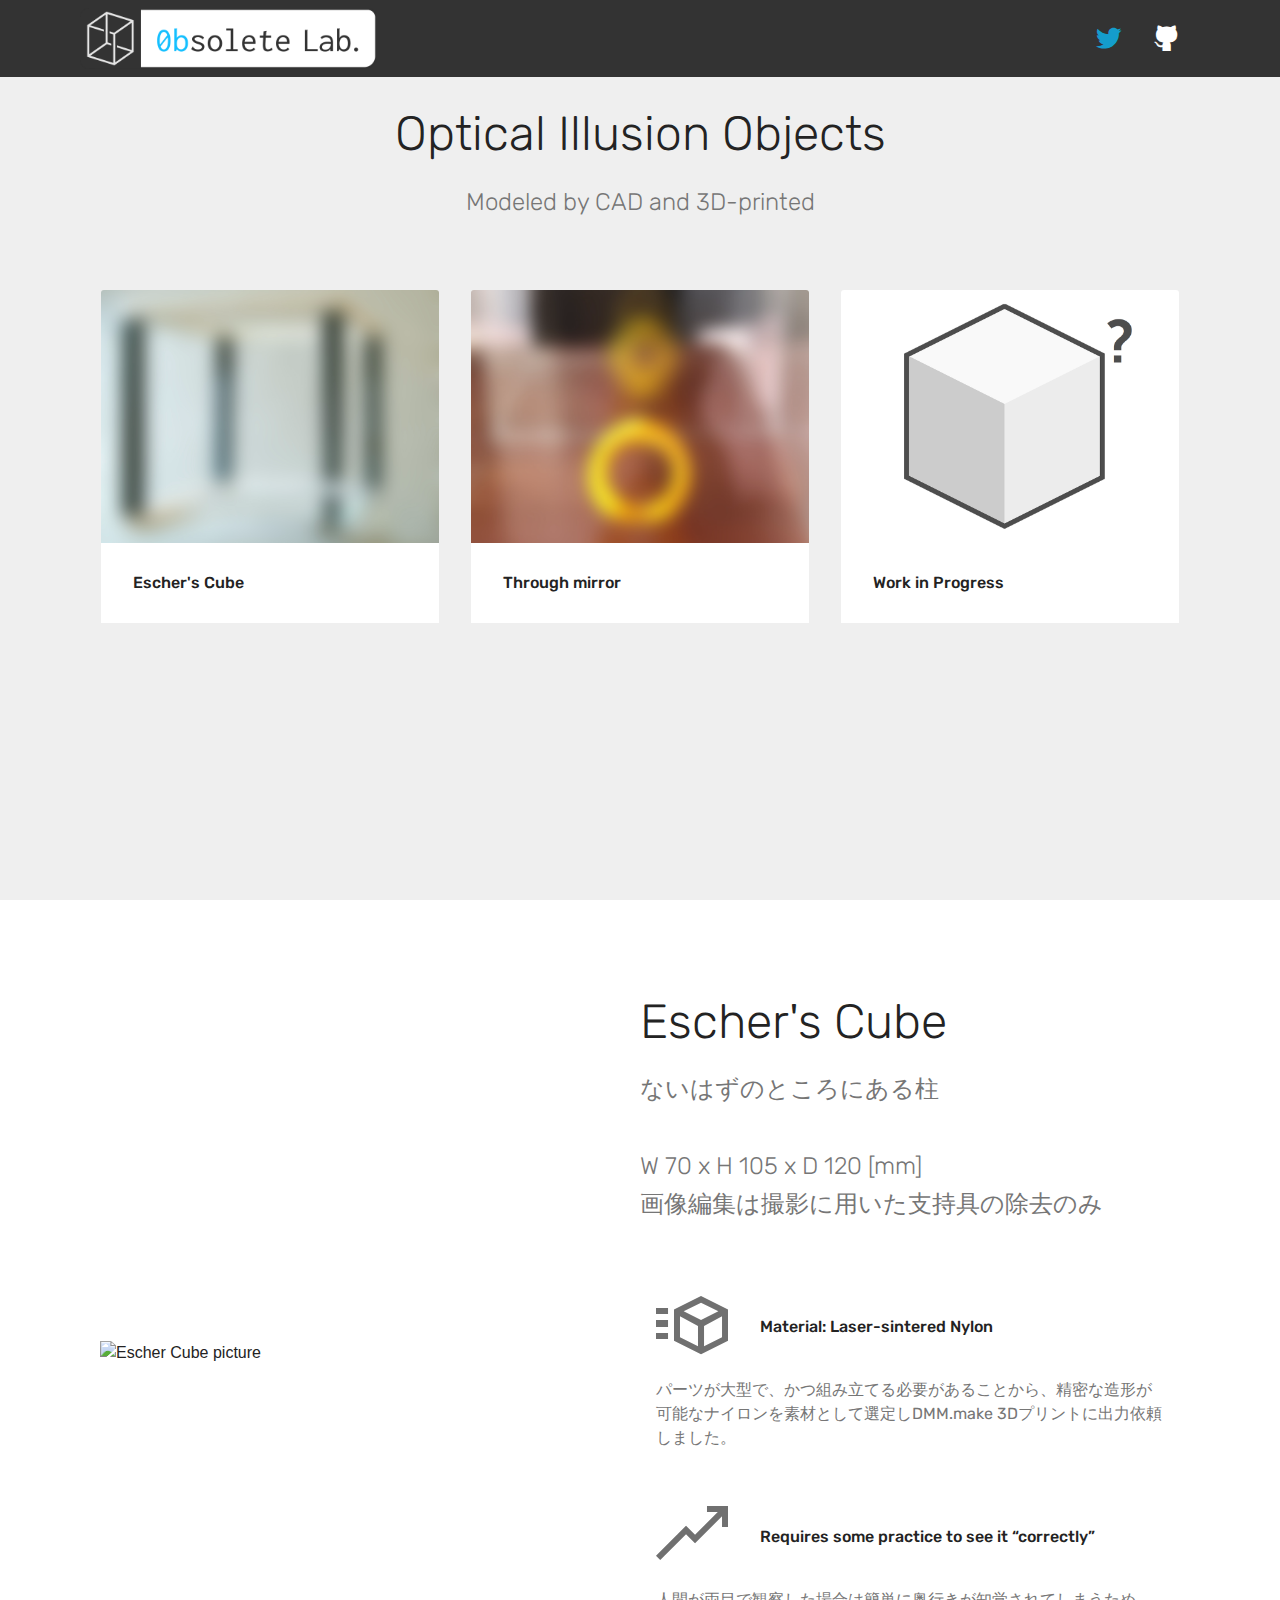
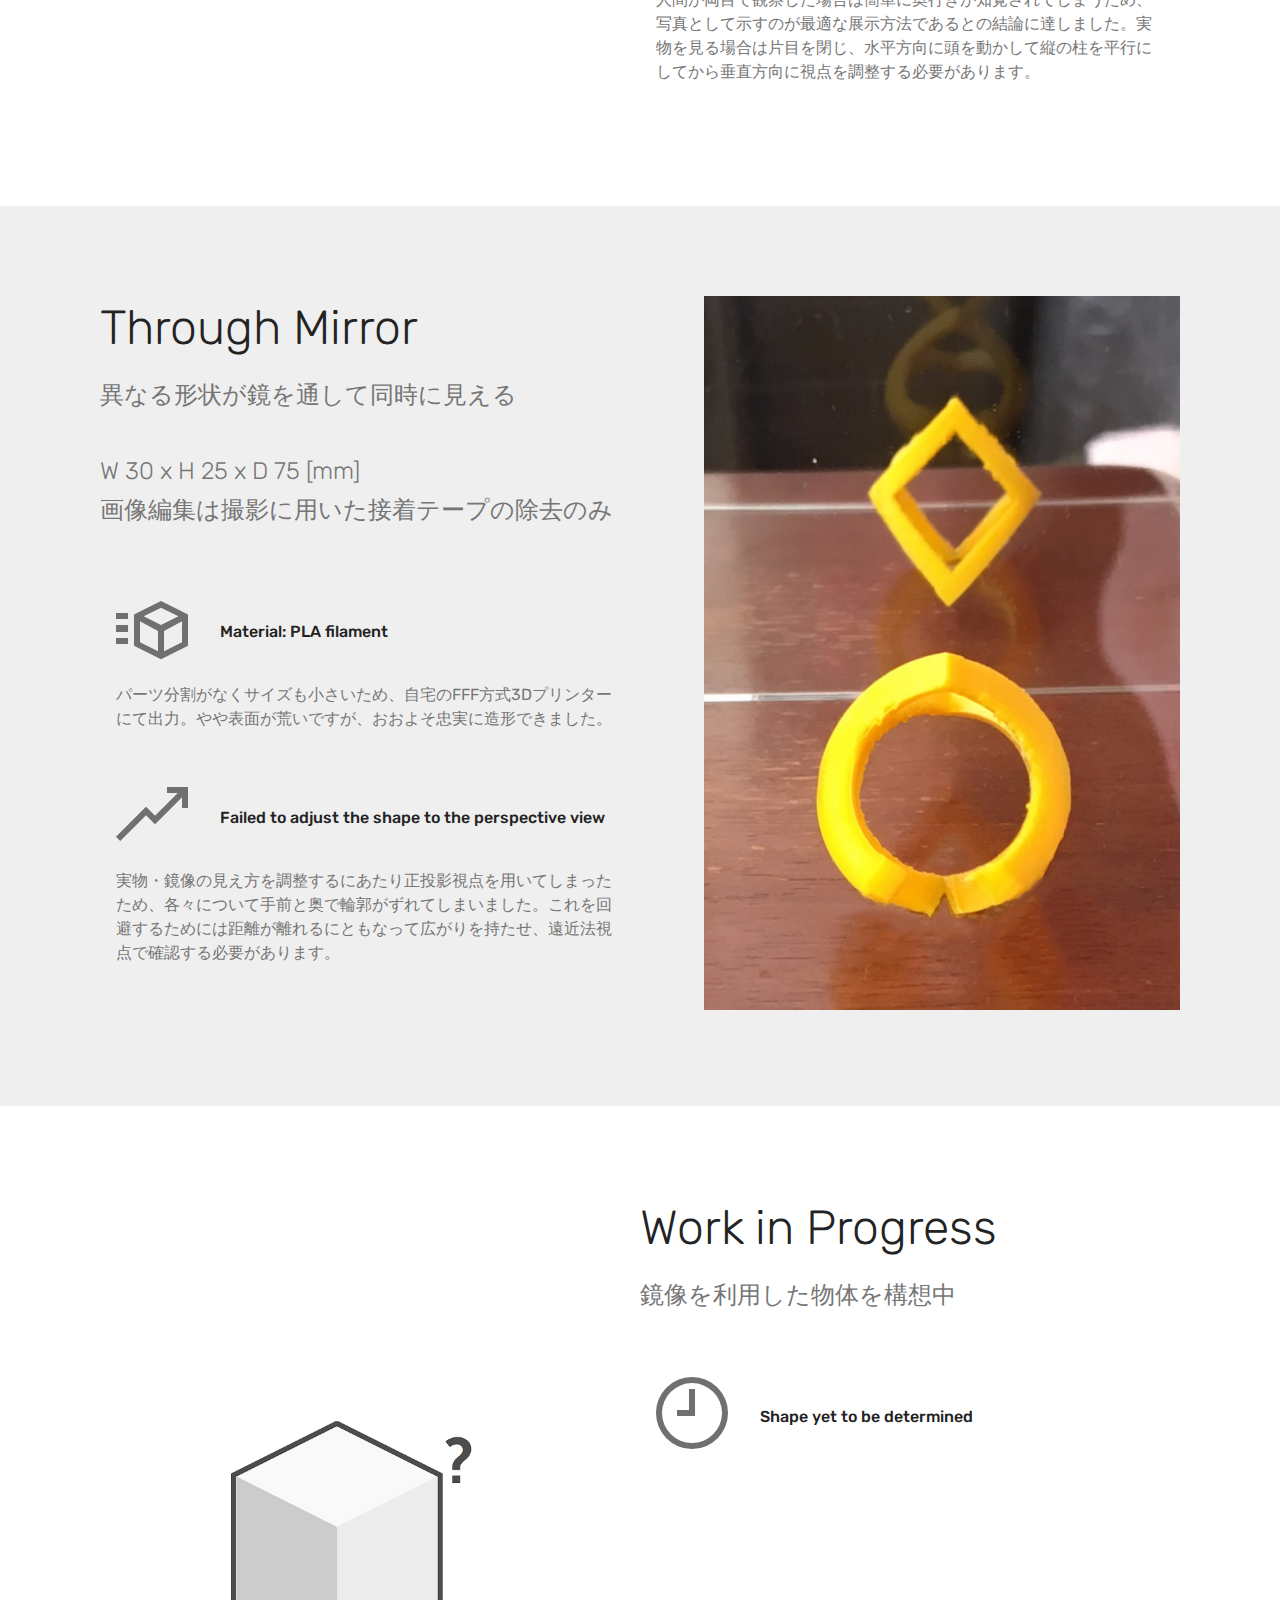
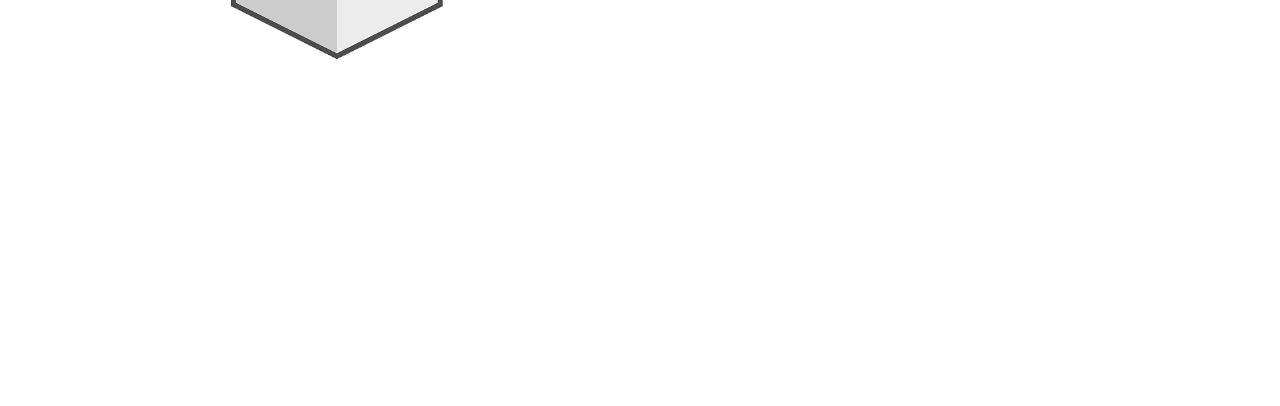
==== 3dprint.html @ 594e40de "Initial commit" ====
<!DOCTYPE html>
<html style="height: 100%;">

<head>
    <meta charset="UTF-8">
    <meta http-equiv="X-UA-Compatible" content="IE=edge">
    <meta name="viewport" content="width=device-width, initial-scale=1, minimum-scale=1">
    <link rel="shortcut icon" href="assets/images/0bsolete-logo-round-128x128.png" type="image/x-icon">
    <meta name="description" content="">
    <title>Optical Illuson Objects - 0bsolete Lab.</title>
    <link rel="stylesheet" href="assets/web/assets/mobirise-icons2/mobirise2.css">
    <link rel="stylesheet" href="assets/web/assets/mobirise-icons/mobirise-icons.css">
    <link rel="stylesheet" href="assets/tether/tether.min.css">
    <link rel="stylesheet" href="assets/bootstrap/css/bootstrap.min.css">
    <link rel="stylesheet" href="assets/bootstrap/css/bootstrap-grid.min.css">
    <link rel="stylesheet" href="assets/bootstrap/css/bootstrap-reboot.min.css">
    <link rel="stylesheet" href="assets/socicon/css/styles.css">
    <link rel="stylesheet" href="assets/dropdown/css/style.css">
    <link rel="stylesheet" href="assets/theme/css/style.css">
    <link rel="stylesheet" href="assets/mobirise/css/mbr-additional.css" type="text/css">



</head>

<body style="height: 100%;">
    <section class="menu cid-rgV5BhVCHq" once="menu" id="menu1-c">



        <nav class="navbar navbar-expand beta-menu navbar-dropdown align-items-center navbar-toggleable-sm">
            <button class="navbar-toggler navbar-toggler-right" type="button" data-toggle="collapse" data-target="#navbarSupportedContent" aria-controls="navbarSupportedContent" aria-expanded="false" aria-label="Toggle navigation">
                <div class="hamburger">
                    <span></span>
                    <span></span>
                    <span></span>
                    <span></span>
                </div>
            </button>
            <div class="menu-logo">
                <div class="navbar-brand">
                    <span class="navbar-logo">

                        <a href="index.html"><img src="assets/images/bg-nw-logo-round.png" alt="0bsolete lab. logo" title="" style="height: 3.8rem;"></a>

                    </span>
                </div>
            </div>
            <div class="collapse navbar-collapse" id="navbarSupportedContent">
                <ul class="navbar-nav nav-dropdown nav-right" data-app-modern-menu="true">
                    <li class="nav-item">
                        <a class="nav-link link text-white display-4" href="https://twitter.com/Napier_SunPro"><span class="socicon socicon-twitter mbr-iconfont mbr-iconfont-btn" style="color: rgb(20, 157, 204);"></span></a>
                    </li>
                    <li class="nav-item">
                        <a class="nav-link link text-white display-4" href="https://github.com/Napier-JP"><span class="socicon socicon-github mbr-iconfont mbr-iconfont-btn"></span></a>
                    </li>
                </ul>

            </div>
        </nav>
    </section>

    <section class="features18 popup-btn-cards cid-rgDWoBkIry" id="features18-7" style="min-height: 100%;">




        <div class="container">
            <h2 class="mbr-section-title pb-3 align-center mbr-fonts-style display-2">
                Optical Illusion Objects</h2>
            <h3 class="mbr-section-subtitle display-5 align-center mbr-fonts-style mbr-light">Modeled by CAD and 3D-printed</h3>
            <div class="media-container-row pt-5 ">
                <div class="card p-3 col-12 col-md-6 col-lg-4">
                    <div class="card-wrapper ">
                        <div class="card-img">
                            <div class="mbr-overlay"></div>
                            <div class="mbr-section-btn text-center"><a href="3dprint.html#features11-8" class="btn btn-black-outline display-4">Jump to the section</a></div>
                            <img src="assets/images/bokeh1.jpg" alt="Escher Cube preview" title="">
                        </div>
                        <div class="card-box">
                            <h4 class="card-title mbr-fonts-style display-7">
                                Escher's Cube</h4>

                        </div>
                    </div>
                </div>
                <div class="card p-3 col-12 col-md-6 col-lg-4">
                    <div class="card-wrapper">
                        <div class="card-img">
                            <div class="mbr-overlay"></div>
                            <div class="mbr-section-btn text-center"><a href="3dprint.html#features11-9" class="btn btn-black-outline display-4">Jump to the section</a></div>
                            <img src="assets/images/bokeh2.jpg" alt="Through Mirror preview" title="">
                        </div>
                        <div class="card-box">
                            <h4 class="card-title mbr-fonts-style display-7">
                                Through mirror</h4>

                        </div>
                    </div>
                </div>

                <div class="card p-3 col-12 col-md-6 col-lg-4">
                    <div class="card-wrapper">
                        <div class="card-img">
                            <div class="mbr-overlay"></div>
                            <div class="mbr-section-btn text-center"><a href="3dprint.html#features11-d" class="btn btn-black-outline display-4">Jump to the section</a></div>
                            <img src="assets/images/block-4-3.png" alt="coming soon preview" title="">
                        </div>
                        <div class="card-box">
                            <h4 class="card-title mbr-fonts-style display-7">
                                Work in Progress</h4>

                        </div>
                    </div>
                </div>


            </div>
        </div>
    </section>

    <section class="cid-rgE2yDLyrH" id="features11-8" style="min-height: 100%;">





        <div class="container">
            <div class="col-md-12">
                <div class="media-container-row">
                    <div class="mbr-figure m-auto" style="width: 50%;">
                        <img src="assets/images/escher.jpg" alt="Escher Cube picture" title="">
                    </div>
                    <div class=" align-left aside-content">
                        <h2 class="mbr-title pt-2 mbr-fonts-style display-2">
                            Escher's Cube</h2>
                        <div class="mbr-section-text">
                            <p class="mbr-text mb-5 pt-3 mbr-light mbr-fonts-style display-5">ないはずのところにある柱<br><br>W 70 x H 105 x D 120 [mm]<br>画像編集は撮影に用いた支持具の除去のみ</p>
                        </div>

                        <div class="block-content">
                            <div class="card p-3 pr-3">
                                <div class="media">
                                    <div class=" align-self-center card-img pb-3">
                                        <span class="mbr-iconfont mobi-mbri-delivery mobi-mbri"></span>
                                    </div>
                                    <div class="media-body">
                                        <h4 class="card-title mbr-fonts-style display-7">Material: Laser-sintered Nylon</h4>
                                    </div>
                                </div>

                                <div class="card-box">
                                    <p class="block-text mbr-fonts-style display-7">パーツが大型で、かつ組み立てる必要があることから、精密な造形が可能なナイロンを素材として選定しDMM.make 3Dプリントに出力依頼しました。</p>
                                </div>
                            </div>

                            <div class="card p-3 pr-3">
                                <div class="media">
                                    <div class="align-self-center card-img pb-3">
                                        <span class="mbr-iconfont mobi-mbri-growing-chart mobi-mbri"></span>
                                    </div>
                                    <div class="media-body">
                                        <h4 class="card-title mbr-fonts-style display-7">Requires some practice to see it “correctly”</h4>
                                    </div>
                                </div>

                                <div class="card-box">
                                    <p class="block-text mbr-fonts-style display-7">人間が両目で観察した場合は簡単に奥行きが知覚されてしまうため、写真として示すのが最適な展示方法であるとの結論に達しました。実物を見る場合は片目を閉じ、水平方向に頭を動かして縦の柱を平行にしてから垂直方向に視点を調整する必要があります。<br></p>
                                </div>
                            </div>
                        </div>
                    </div>
                </div>
            </div>
        </div>
    </section>

    <section class="cid-rgE6zbFt3e" id="features11-9" style="min-height: 100%;">
        <div class="container">
            <div class="col-md-12">
                <div class="media-container-row">
                    <div class="mbr-figure m-auto" style="width: 50%;">
                        <img src="assets/images/mirror.jpg" alt="Through Mirror picture" title="">
                    </div>
                    <div class=" align-left aside-content">
                        <h2 class="mbr-title pt-2 mbr-fonts-style display-2">Through Mirror</h2>
                        <div class="mbr-section-text">
                            <p class="mbr-text mb-5 pt-3 mbr-light mbr-fonts-style display-5">異なる形状が鏡を通して同時に見える<br>
                                <br>W 30 x H 25 x D 75 [mm]
                                <br>画像編集は撮影に用いた接着テープの除去のみ</p>
                        </div>

                        <div class="block-content">
                            <div class="card p-3 pr-3">
                                <div class="media">
                                    <div class=" align-self-center card-img pb-3">
                                        <span class="mbr-iconfont mobi-mbri-delivery mobi-mbri"></span>
                                    </div>
                                    <div class="media-body">
                                        <h4 class="card-title mbr-fonts-style display-7">
                                            Material: PLA filament</h4>
                                    </div>
                                </div>

                                <div class="card-box">
                                    <p class="block-text mbr-fonts-style display-7">パーツ分割がなくサイズも小さいため、自宅のFFF方式3Dプリンターにて出力。やや表面が荒いですが、おおよそ忠実に造形できました。</p>
                                </div>
                            </div>

                            <div class="card p-3 pr-3">
                                <div class="media">
                                    <div class="align-self-center card-img pb-3">
                                        <span class="mbr-iconfont mobi-mbri-growing-chart mobi-mbri"></span>
                                    </div>
                                    <div class="media-body">
                                        <h4 class="card-title mbr-fonts-style display-7">Failed to adjust the shape to the perspective view</h4>
                                    </div>
                                </div>

                                <div class="card-box">
                                    <p class="block-text mbr-fonts-style display-7">実物・鏡像の見え方を調整するにあたり正投影視点を用いてしまったため、各々について手前と奥で輪郭がずれてしまいました。これを回避するためには距離が離れるにともなって広がりを持たせ、遠近法視点で確認する必要があります。</p>
                                </div>
                            </div>
                        </div>
                    </div>
                </div>
            </div>
        </div>
    </section>

    <section class="cid-rgV6j4IUsO" id="features11-d" style="min-height: 100%;">
        <div class="container">
            <div class="col-md-12">
                <div class="media-container-row">
                    <div class="mbr-figure m-auto" style="width: 50%;">
                        <img src="assets/images/block-2-3.png" alt="coming soon" title="">
                    </div>
                    <div class=" align-left aside-content">
                        <h2 class="mbr-title pt-2 mbr-fonts-style display-2">
                            Work in Progress</h2>
                        <div class="mbr-section-text">
                            <p class="mbr-text mb-5 pt-3 mbr-light mbr-fonts-style display-5">鏡像を利用した物体を構想中</p>
                        </div>

                        <div class="block-content">
                            <div class="card p-3 pr-3">
                                <div class="media">
                                    <div class=" align-self-center card-img pb-3">
                                        <span class="mbr-iconfont mobi-mbri-clock mobi-mbri"></span>
                                    </div>
                                    <div class="media-body">
                                        <h4 class="card-title mbr-fonts-style display-7">Shape yet to be determined</h4>
                                    </div>
                                </div>

                            </div>


                        </div>
                    </div>
                </div>
            </div>
        </div>
    </section>


    <script src="assets/web/assets/jquery/jquery.min.js"></script>
    <script src="assets/tether/tether.min.js"></script>
    <script src="assets/popper/popper.min.js"></script>
    <script src="assets/bootstrap/js/bootstrap.min.js"></script>
    <script src="assets/smoothscroll/smooth-scroll.js"></script>
    <script src="assets/touchswipe/jquery.touch-swipe.min.js"></script>
    <script src="assets/mbr-popup-btns/mbr-popup-btns.js"></script>
    <script src="assets/dropdown/js/script.min.js"></script>
    <script src="assets/theme/js/script.js"></script>


</body>

</html>
---- assets/web/assets/mobirise-icons2/mobirise2.css ----
@font-face {
  font-family: 'Moririse2';
  src:  url('mobirise2.eot?f2bix4');
  src:  url('mobirise2.eot?f2bix4#iefix') format('embedded-opentype'),
    url('mobirise2.ttf?f2bix4') format('truetype'),
    url('mobirise2.woff?f2bix4') format('woff'),
    url('mobirise2.svg?f2bix4#mobirise2') format('svg');
  font-weight: normal;
  font-style: normal;
}

[class^="mobi-"], [class*=" mobi-"] {
  /* use !important to prevent issues with browser extensions that change fonts */
  font-family: 'Moririse2' !important;
  speak: none;
  font-style: normal;
  font-weight: normal;
  font-variant: normal;
  text-transform: none;
  line-height: 1;

  /* Better Font Rendering =========== */
  -webkit-font-smoothing: antialiased;
  -moz-osx-font-smoothing: grayscale;
}

.mobi-mbri-add-submenu:before {
  content: "\e900";
}
.mobi-mbri-alert:before {
  content: "\e901";
}
.mobi-mbri-align-center:before {
  content: "\e902";
}
.mobi-mbri-align-justify:before {
  content: "\e903";
}
.mobi-mbri-align-left:before {
  content: "\e904";
}
.mobi-mbri-align-right:before {
  content: "\e905";
}
.mobi-mbri-android:before {
  content: "\e906";
}
.mobi-mbri-apple:before {
  content: "\e907";
}
.mobi-mbri-arrow-down:before {
  content: "\e908";
}
.mobi-mbri-arrow-next:before {
  content: "\e909";
}
.mobi-mbri-arrow-prev:before {
  content: "\e90a";
}
.mobi-mbri-arrow-up:before {
  content: "\e90b";
}
.mobi-mbri-bold:before {
  content: "\e90c";
}
.mobi-mbri-bookmark:before {
  content: "\e90d";
}
.mobi-mbri-bootstrap:before {
  content: "\e90e";
}
.mobi-mbri-briefcase:before {
  content: "\e90f";
}
.mobi-mbri-browse:before {
  content: "\e910";
}
.mobi-mbri-bulleted-list:before {
  content: "\e911";
}
.mobi-mbri-calendar:before {
  content: "\e912";
}
.mobi-mbri-camera:before {
  content: "\e913";
}
.mobi-mbri-cart-add:before {
  content: "\e914";
}
.mobi-mbri-cart-full:before {
  content: "\e915";
}
.mobi-mbri-cash:before {
  content: "\e916";
}
.mobi-mbri-change-style:before {
  content: "\e917";
}
.mobi-mbri-chat:before {
  content: "\e918";
}
.mobi-mbri-clock:before {
  content: "\e919";
}
.mobi-mbri-close:before {
  content: "\e91a";
}
.mobi-mbri-cloud:before {
  content: "\e91b";
}
.mobi-mbri-code:before {
  content: "\e91c";
}
.mobi-mbri-contact-form:before {
  content: "\e91d";
}
.mobi-mbri-credit-card:before {
  content: "\e91e";
}
.mobi-mbri-cursor-click:before {
  content: "\e91f";
}
.mobi-mbri-cust-feedback:before {
  content: "\e920";
}
.mobi-mbri-database:before {
  content: "\e921";
}
.mobi-mbri-delivery:before {
  content: "\e922";
}
.mobi-mbri-desktop:before {
  content: "\e923";
}
.mobi-mbri-devices:before {
  content: "\e924";
}
.mobi-mbri-down:before {
  content: "\e925";
}
.mobi-mbri-download-2:before {
  content: "\e926";
}
.mobi-mbri-download:before {
  content: "\e927";
}
.mobi-mbri-drag-n-drop-2:before {
  content: "\e928";
}
.mobi-mbri-drag-n-drop:before {
  content: "\e929";
}
.mobi-mbri-edit-2:before {
  content: "\e92a";
}
.mobi-mbri-edit:before {
  content: "\e92b";
}
.mobi-mbri-error:before {
  content: "\e92c";
}
.mobi-mbri-extension:before {
  content: "\e92d";
}
.mobi-mbri-features:before {
  content: "\e92e";
}
.mobi-mbri-file:before {
  content: "\e92f";
}
.mobi-mbri-flag:before {
  content: "\e930";
}
.mobi-mbri-folder:before {
  content: "\e931";
}
.mobi-mbri-gift:before {
  content: "\e932";
}
.mobi-mbri-github:before {
  content: "\e933";
}
.mobi-mbri-globe-2:before {
  content: "\e934";
}
.mobi-mbri-globe:before {
  content: "\e935";
}
.mobi-mbri-growing-chart:before {
  content: "\e936";
}
.mobi-mbri-hearth:before {
  content: "\e937";
}
.mobi-mbri-help:before {
  content: "\e938";
}
.mobi-mbri-home:before {
  content: "\e939";
}
.mobi-mbri-hot-cup:before {
  content: "\e93a";
}
.mobi-mbri-idea:before {
  content: "\e93b";
}
.mobi-mbri-image-gallery:before {
  content: "\e93c";
}
.mobi-mbri-image-slider:before {
  content: "\e93d";
}
.mobi-mbri-info:before {
  content: "\e93e";
}
.mobi-mbri-italic:before {
  content: "\e93f";
}
.mobi-mbri-key:before {
  content: "\e940";
}
.mobi-mbri-laptop:before {
  content: "\e941";
}
.mobi-mbri-layers:before {
  content: "\e942";
}
.mobi-mbri-left-right:before {
  content: "\e943";
}
.mobi-mbri-left:before {
  content: "\e944";
}
.mobi-mbri-letter:before {
  content: "\e945";
}
.mobi-mbri-like:before {
  content: "\e946";
}
.mobi-mbri-link:before {
  content: "\e947";
}
.mobi-mbri-lock:before {
  content: "\e948";
}
.mobi-mbri-login:before {
  content: "\e949";
}
.mobi-mbri-logout:before {
  content: "\e94a";
}
.mobi-mbri-magic-stick:before {
  content: "\e94b";
}
.mobi-mbri-map-pin:before {
  content: "\e94c";
}
.mobi-mbri-menu:before {
  content: "\e94d";
}
.mobi-mbri-mobile-2:before {
  content: "\e94e";
}
.mobi-mbri-mobile-horizontal:before {
  content: "\e94f";
}
.mobi-mbri-mobile:before {
  content: "\e950";
}
.mobi-mbri-mobirise:before {
  content: "\e951";
}
.mobi-mbri-more-horizontal:before {
  content: "\e952";
}
.mobi-mbri-more-vertical:before {
  content: "\e953";
}
.mobi-mbri-music:before {
  content: "\e954";
}
.mobi-mbri-new-file:before {
  content: "\e955";
}
.mobi-mbri-numbered-list:before {
  content: "\e956";
}
.mobi-mbri-opened-folder:before {
  content: "\e957";
}
.mobi-mbri-pages:before {
  content: "\e958";
}
.mobi-mbri-paper-plane:before {
  content: "\e959";
}
.mobi-mbri-paperclip:before {
  content: "\e95a";
}
.mobi-mbri-phone:before {
  content: "\e95b";
}
.mobi-mbri-photo:before {
  content: "\e95c";
}
.mobi-mbri-photos:before {
  content: "\e95d";
}
.mobi-mbri-pin:before {
  content: "\e95e";
}
.mobi-mbri-play:before {
  content: "\e95f";
}
.mobi-mbri-plus:before {
  content: "\e960";
}
.mobi-mbri-preview:before {
  content: "\e961";
}
.mobi-mbri-print:before {
  content: "\e962";
}
.mobi-mbri-protect:before {
  content: "\e963";
}
.mobi-mbri-question:before {
  content: "\e964";
}
.mobi-mbri-quote-left:before {
  content: "\e965";
}
.mobi-mbri-quote-right:before {
  content: "\e966";
}
.mobi-mbri-redo:before {
  content: "\e967";
}
.mobi-mbri-refresh:before {
  content: "\e968";
}
.mobi-mbri-responsive-2:before {
  content: "\e969";
}
.mobi-mbri-responsive:before {
  content: "\e96a";
}
.mobi-mbri-right:before {
  content: "\e96b";
}
.mobi-mbri-rocket:before {
  content: "\e96c";
}
.mobi-mbri-sad-face:before {
  content: "\e96d";
}
.mobi-mbri-sale:before {
  content: "\e96e";
}
.mobi-mbri-save:before {
  content: "\e96f";
}
.mobi-mbri-search:before {
  content: "\e970";
}
.mobi-mbri-setting-2:before {
  content: "\e971";
}
.mobi-mbri-setting-3:before {
  content: "\e972";
}
.mobi-mbri-setting:before {
  content: "\e973";
}
.mobi-mbri-share:before {
  content: "\e974";
}
.mobi-mbri-shopping-bag:before {
  content: "\e975";
}
.mobi-mbri-shopping-basket:before {
  content: "\e976";
}
.mobi-mbri-shopping-cart:before {
  content: "\e977";
}
.mobi-mbri-sites:before {
  content: "\e978";
}
.mobi-mbri-smile-face:before {
  content: "\e979";
}
.mobi-mbri-speed:before {
  content: "\e97a";
}
.mobi-mbri-star:before {
  content: "\e97b";
}
.mobi-mbri-success:before {
  content: "\e97c";
}
.mobi-mbri-sun:before {
  content: "\e97d";
}
.mobi-mbri-sun2:before {
  content: "\e97e";
}
.mobi-mbri-tablet-vertical:before {
  content: "\e97f";
}
.mobi-mbri-tablet:before {
  content: "\e980";
}
.mobi-mbri-target:before {
  content: "\e981";
}
.mobi-mbri-timer:before {
  content: "\e982";
}
.mobi-mbri-to-ftp:before {
  content: "\e983";
}
.mobi-mbri-to-local-drive:before {
  content: "\e984";
}
.mobi-mbri-touch-swipe:before {
  content: "\e985";
}
.mobi-mbri-touch:before {
  content: "\e986";
}
.mobi-mbri-trash:before {
  content: "\e987";
}
.mobi-mbri-underline:before {
  content: "\e988";
}
.mobi-mbri-undo:before {
  content: "\e989";
}
.mobi-mbri-unlink:before {
  content: "\e98a";
}
.mobi-mbri-unlock:before {
  content: "\e98b";
}
.mobi-mbri-up-down:before {
  content: "\e98c";
}
.mobi-mbri-up:before {
  content: "\e98d";
}
.mobi-mbri-update:before {
  content: "\e98e";
}
.mobi-mbri-upload-2:before {
  content: "\e98f";
}
.mobi-mbri-upload:before {
  content: "\e990";
}
.mobi-mbri-user-2:before {
  content: "\e991";
}
.mobi-mbri-user:before {
  content: "\e992";
}
.mobi-mbri-users:before {
  content: "\e993";
}
.mobi-mbri-video-play:before {
  content: "\e994";
}
.mobi-mbri-video:before {
  content: "\e995";
}
.mobi-mbri-watch:before {
  content: "\e996";
}
.mobi-mbri-website-theme-2:before {
  content: "\e997";
}
.mobi-mbri-website-theme:before {
  content: "\e998";
}
.mobi-mbri-wifi:before {
  content: "\e999";
}
.mobi-mbri-windows:before {
  content: "\e99a";
}
.mobi-mbri-zoom-in:before {
  content: "\e99b";
}
.mobi-mbri-zoom-out:before {
  content: "\e99c";
}
---- assets/web/assets/mobirise-icons/mobirise-icons.css ----
@font-face {
  font-family: 'MobiriseIcons';
  src:  url('mobirise-icons.eot?spat4u');
  src:  url('mobirise-icons.eot?spat4u#iefix') format('embedded-opentype'),
    url('mobirise-icons.ttf?spat4u') format('truetype'),
    url('mobirise-icons.woff?spat4u') format('woff'),
    url('mobirise-icons.svg?spat4u#MobiriseIcons') format('svg');
  font-weight: normal;
  font-style: normal;
}

[class^="mbri-"], [class*=" mbri-"] {
  /* use !important to prevent issues with browser extensions that change fonts */
  font-family: MobiriseIcons !important;
  speak: none;
  font-style: normal;
  font-weight: normal;
  font-variant: normal;
  text-transform: none;
  line-height: 1;

  /* Better Font Rendering =========== */
  -webkit-font-smoothing: antialiased;
  -moz-osx-font-smoothing: grayscale;
}

.mbri-add-submenu:before {
  content: "\e900";
}
.mbri-alert:before {
  content: "\e901";
}
.mbri-align-center:before {
  content: "\e902";
}
.mbri-align-justify:before {
  content: "\e903";
}
.mbri-align-left:before {
  content: "\e904";
}
.mbri-align-right:before {
  content: "\e905";
}
.mbri-android:before {
  content: "\e906";
}
.mbri-apple:before {
  content: "\e907";
}
.mbri-arrow-down:before {
  content: "\e908";
}
.mbri-arrow-next:before {
  content: "\e909";
}
.mbri-arrow-prev:before {
  content: "\e90a";
}
.mbri-arrow-up:before {
  content: "\e90b";
}
.mbri-bold:before {
  content: "\e90c";
}
.mbri-bookmark:before {
  content: "\e90d";
}
.mbri-bootstrap:before {
  content: "\e90e";
}
.mbri-briefcase:before {
  content: "\e90f";
}
.mbri-browse:before {
  content: "\e910";
}
.mbri-bulleted-list:before {
  content: "\e911";
}
.mbri-calendar:before {
  content: "\e912";
}
.mbri-camera:before {
  content: "\e913";
}
.mbri-cart-add:before {
  content: "\e914";
}
.mbri-cart-full:before {
  content: "\e915";
}
.mbri-cash:before {
  content: "\e916";
}
.mbri-change-style:before {
  content: "\e917";
}
.mbri-chat:before {
  content: "\e918";
}
.mbri-clock:before {
  content: "\e919";
}
.mbri-close:before {
  content: "\e91a";
}
.mbri-cloud:before {
  content: "\e91b";
}
.mbri-code:before {
  content: "\e91c";
}
.mbri-contact-form:before {
  content: "\e91d";
}
.mbri-credit-card:before {
  content: "\e91e";
}
.mbri-cursor-click:before {
  content: "\e91f";
}
.mbri-cust-feedback:before {
  content: "\e920";
}
.mbri-database:before {
  content: "\e921";
}
.mbri-delivery:before {
  content: "\e922";
}
.mbri-desktop:before {
  content: "\e923";
}
.mbri-devices:before {
  content: "\e924";
}
.mbri-down:before {
  content: "\e925";
}
.mbri-download:before {
  content: "\e989";
}
.mbri-drag-n-drop:before {
  content: "\e927";
}
.mbri-drag-n-drop2:before {
  content: "\e928";
}
.mbri-edit:before {
  content: "\e929";
}
.mbri-edit2:before {
  content: "\e92a";
}
.mbri-error:before {
  content: "\e92b";
}
.mbri-extension:before {
  content: "\e92c";
}
.mbri-features:before {
  content: "\e92d";
}
.mbri-file:before {
  content: "\e92e";
}
.mbri-flag:before {
  content: "\e92f";
}
.mbri-folder:before {
  content: "\e930";
}
.mbri-gift:before {
  content: "\e931";
}
.mbri-github:before {
  content: "\e932";
}
.mbri-globe:before {
  content: "\e933";
}
.mbri-globe-2:before {
  content: "\e934";
}
.mbri-growing-chart:before {
  content: "\e935";
}
.mbri-hearth:before {
  content: "\e936";
}
.mbri-help:before {
  content: "\e937";
}
.mbri-home:before {
  content: "\e938";
}
.mbri-hot-cup:before {
  content: "\e939";
}
.mbri-idea:before {
  content: "\e93a";
}
.mbri-image-gallery:before {
  content: "\e93b";
}
.mbri-image-slider:before {
  content: "\e93c";
}
.mbri-info:before {
  content: "\e93d";
}
.mbri-italic:before {
  content: "\e93e";
}
.mbri-key:before {
  content: "\e93f";
}
.mbri-laptop:before {
  content: "\e940";
}
.mbri-layers:before {
  content: "\e941";
}
.mbri-left-right:before {
  content: "\e942";
}
.mbri-left:before {
  content: "\e943";
}
.mbri-letter:before {
  content: "\e944";
}
.mbri-like:before {
  content: "\e945";
}
.mbri-link:before {
  content: "\e946";
}
.mbri-lock:before {
  content: "\e947";
}
.mbri-login:before {
  content: "\e948";
}
.mbri-logout:before {
  content: "\e949";
}
.mbri-magic-stick:before {
  content: "\e94a";
}
.mbri-map-pin:before {
  content: "\e94b";
}
.mbri-menu:before {
  content: "\e94c";
}
.mbri-mobile:before {
  content: "\e94d";
}
.mbri-mobile2:before {
  content: "\e94e";
}
.mbri-mobirise:before {
  content: "\e94f";
}
.mbri-more-horizontal:before {
  content: "\e950";
}
.mbri-more-vertical:before {
  content: "\e951";
}
.mbri-music:before {
  content: "\e952";
}
.mbri-new-file:before {
  content: "\e953";
}
.mbri-numbered-list:before {
  content: "\e954";
}
.mbri-opened-folder:before {
  content: "\e955";
}
.mbri-pages:before {
  content: "\e956";
}
.mbri-paper-plane:before {
  content: "\e957";
}
.mbri-paperclip:before {
  content: "\e958";
}
.mbri-photo:before {
  content: "\e959";
}
.mbri-photos:before {
  content: "\e95a";
}
.mbri-pin:before {
  content: "\e95b";
}
.mbri-play:before {
  content: "\e95c";
}
.mbri-plus:before {
  content: "\e95d";
}
.mbri-preview:before {
  content: "\e95e";
}
.mbri-print:before {
  content: "\e95f";
}
.mbri-protect:before {
  content: "\e960";
}
.mbri-question:before {
  content: "\e961";
}
.mbri-quote-left:before {
  content: "\e962";
}
.mbri-quote-right:before {
  content: "\e963";
}
.mbri-refresh:before {
  content: "\e964";
}
.mbri-responsive:before {
  content: "\e965";
}
.mbri-right:before {
  content: "\e966";
}
.mbri-rocket:before {
  content: "\e967";
}
.mbri-sad-face:before {
  content: "\e968";
}
.mbri-sale:before {
  content: "\e969";
}
.mbri-save:before {
  content: "\e96a";
}
.mbri-search:before {
  content: "\e96b";
}
.mbri-setting:before {
  content: "\e96c";
}
.mbri-setting2:before {
  content: "\e96d";
}
.mbri-setting3:before {
  content: "\e96e";
}
.mbri-share:before {
  content: "\e96f";
}
.mbri-shopping-bag:before {
  content: "\e970";
}
.mbri-shopping-basket:before {
  content: "\e971";
}
.mbri-shopping-cart:before {
  content: "\e972";
}
.mbri-sites:before {
  content: "\e973";
}
.mbri-smile-face:before {
  content: "\e974";
}
.mbri-speed:before {
  content: "\e975";
}
.mbri-star:before {
  content: "\e976";
}
.mbri-success:before {
  content: "\e977";
}
.mbri-sun:before {
  content: "\e978";
}
.mbri-sun2:before {
  content: "\e979";
}
.mbri-tablet:before {
  content: "\e97a";
}
.mbri-tablet-vertical:before {
  content: "\e97b";
}
.mbri-target:before {
  content: "\e97c";
}
.mbri-timer:before {
  content: "\e97d";
}
.mbri-to-ftp:before {
  content: "\e97e";
}
.mbri-to-local-drive:before {
  content: "\e97f";
}
.mbri-touch-swipe:before {
  content: "\e980";
}
.mbri-touch:before {
  content: "\e981";
}
.mbri-trash:before {
  content: "\e982";
}
.mbri-underline:before {
  content: "\e983";
}
.mbri-unlink:before {
  content: "\e984";
}
.mbri-unlock:before {
  content: "\e985";
}
.mbri-up-down:before {
  content: "\e986";
}
.mbri-up:before {
  content: "\e987";
}
.mbri-update:before {
  content: "\e988";
}
.mbri-upload:before {
 content: "\e926"; 
}
.mbri-user:before {
  content: "\e98a";
}
.mbri-user2:before {
  content: "\e98b";
}
.mbri-users:before {
  content: "\e98c";
}
.mbri-video:before {
  content: "\e98d";
}
.mbri-video-play:before {
  content: "\e98e";
}
.mbri-watch:before {
  content: "\e98f";
}
.mbri-website-theme:before {
  content: "\e990";
}
.mbri-wifi:before {
  content: "\e991";
}
.mbri-windows:before {
  content: "\e992";
}
.mbri-zoom-out:before {
  content: "\e993";
}
.mbri-redo:before {
  content: "\e994";
}
.mbri-undo:before {
  content: "\e995";
}
---- assets/socicon/css/styles.css ----
@charset "UTF-8";

@font-face {
  font-family: "socicon";
  src:url("../fonts/socicon.eot");
  src:url("../fonts/socicon.eot?#iefix") format("embedded-opentype"),
    url("../fonts/socicon.woff") format("woff"),
    url("../fonts/socicon.ttf") format("truetype"),
    url("../fonts/socicon.svg#socicon") format("svg");
  font-weight: normal;
  font-style: normal;

}

[data-icon]:before {
  font-family: "socicon" !important;
  content: attr(data-icon);
  font-style: normal !important;
  font-weight: normal !important;
  font-variant: normal !important;
  text-transform: none !important;
  speak: none;
  line-height: 1;
  -webkit-font-smoothing: antialiased;
  -moz-osx-font-smoothing: grayscale;
}

[class^="socicon-"]:before,
[class*=" socicon-"]:before {
  font-family: "socicon" !important;
  font-style: normal !important;
  font-weight: normal !important;
  font-variant: normal !important;
  text-transform: none !important;
  speak: none;
  line-height: 1;
  -webkit-font-smoothing: antialiased;
  -moz-osx-font-smoothing: grayscale;
}

.socicon-modelmayhem:before {
  content: "\e000";
}
.socicon-mixcloud:before {
  content: "\e001";
}
.socicon-drupal:before {
  content: "\e002";
}
.socicon-swarm:before {
  content: "\e003";
}
.socicon-istock:before {
  content: "\e004";
}
.socicon-yammer:before {
  content: "\e005";
}
.socicon-ello:before {
  content: "\e006";
}
.socicon-stackoverflow:before {
  content: "\e007";
}
.socicon-persona:before {
  content: "\e008";
}
.socicon-triplej:before {
  content: "\e009";
}
.socicon-houzz:before {
  content: "\e00a";
}
.socicon-rss:before {
  content: "\e00b";
}
.socicon-paypal:before {
  content: "\e00c";
}
.socicon-odnoklassniki:before {
  content: "\e00d";
}
.socicon-airbnb:before {
  content: "\e00e";
}
.socicon-periscope:before {
  content: "\e00f";
}
.socicon-outlook:before {
  content: "\e010";
}
.socicon-coderwall:before {
  content: "\e011";
}
.socicon-tripadvisor:before {
  content: "\e012";
}
.socicon-appnet:before {
  content: "\e013";
}
.socicon-goodreads:before {
  content: "\e014";
}
.socicon-tripit:before {
  content: "\e015";
}
.socicon-lanyrd:before {
  content: "\e016";
}
.socicon-slideshare:before {
  content: "\e017";
}
.socicon-buffer:before {
  content: "\e018";
}
.socicon-disqus:before {
  content: "\e019";
}
.socicon-vkontakte:before {
  content: "\e01a";
}
.socicon-whatsapp:before {
  content: "\e01b";
}
.socicon-patreon:before {
  content: "\e01c";
}
.socicon-storehouse:before {
  content: "\e01d";
}
.socicon-pocket:before {
  content: "\e01e";
}
.socicon-mail:before {
  content: "\e01f";
}
.socicon-blogger:before {
  content: "\e020";
}
.socicon-technorati:before {
  content: "\e021";
}
.socicon-reddit:before {
  content: "\e022";
}
.socicon-dribbble:before {
  content: "\e023";
}
.socicon-stumbleupon:before {
  content: "\e024";
}
.socicon-digg:before {
  content: "\e025";
}
.socicon-envato:before {
  content: "\e026";
}
.socicon-behance:before {
  content: "\e027";
}
.socicon-delicious:before {
  content: "\e028";
}
.socicon-deviantart:before {
  content: "\e029";
}
.socicon-forrst:before {
  content: "\e02a";
}
.socicon-play:before {
  content: "\e02b";
}
.socicon-zerply:before {
  content: "\e02c";
}
.socicon-wikipedia:before {
  content: "\e02d";
}
.socicon-apple:before {
  content: "\e02e";
}
.socicon-flattr:before {
  content: "\e02f";
}
.socicon-github:before {
  content: "\e030";
}
.socicon-renren:before {
  content: "\e031";
}
.socicon-friendfeed:before {
  content: "\e032";
}
.socicon-newsvine:before {
  content: "\e033";
}
.socicon-identica:before {
  content: "\e034";
}
.socicon-bebo:before {
  content: "\e035";
}
.socicon-zynga:before {
  content: "\e036";
}
.socicon-steam:before {
  content: "\e037";
}
.socicon-xbox:before {
  content: "\e038";
}
.socicon-windows:before {
  content: "\e039";
}
.socicon-qq:before {
  content: "\e03a";
}
.socicon-douban:before {
  content: "\e03b";
}
.socicon-meetup:before {
  content: "\e03c";
}
.socicon-playstation:before {
  content: "\e03d";
}
.socicon-android:before {
  content: "\e03e";
}
.socicon-snapchat:before {
  content: "\e03f";
}
.socicon-twitter:before {
  content: "\e040";
}
.socicon-facebook:before {
  content: "\e041";
}
.socicon-googleplus:before {
  content: "\e042";
}
.socicon-pinterest:before {
  content: "\e043";
}
.socicon-foursquare:before {
  content: "\e044";
}
.socicon-yahoo:before {
  content: "\e045";
}
.socicon-skype:before {
  content: "\e046";
}
.socicon-yelp:before {
  content: "\e047";
}
.socicon-feedburner:before {
  content: "\e048";
}
.socicon-linkedin:before {
  content: "\e049";
}
.socicon-viadeo:before {
  content: "\e04a";
}
.socicon-xing:before {
  content: "\e04b";
}
.socicon-myspace:before {
  content: "\e04c";
}
.socicon-soundcloud:before {
  content: "\e04d";
}
.socicon-spotify:before {
  content: "\e04e";
}
.socicon-grooveshark:before {
  content: "\e04f";
}
.socicon-lastfm:before {
  content: "\e050";
}
.socicon-youtube:before {
  content: "\e051";
}
.socicon-vimeo:before {
  content: "\e052";
}
.socicon-dailymotion:before {
  content: "\e053";
}
.socicon-vine:before {
  content: "\e054";
}
.socicon-flickr:before {
  content: "\e055";
}
.socicon-500px:before {
  content: "\e056";
}
.socicon-wordpress:before {
  content: "\e058";
}
.socicon-tumblr:before {
  content: "\e059";
}
.socicon-twitch:before {
  content: "\e05a";
}
.socicon-8tracks:before {
  content: "\e05b";
}
.socicon-amazon:before {
  content: "\e05c";
}
.socicon-icq:before {
  content: "\e05d";
}
.socicon-smugmug:before {
  content: "\e05e";
}
.socicon-ravelry:before {
  content: "\e05f";
}
.socicon-weibo:before {
  content: "\e060";
}
.socicon-baidu:before {
  content: "\e061";
}
.socicon-angellist:before {
  content: "\e062";
}
.socicon-ebay:before {
  content: "\e063";
}
.socicon-imdb:before {
  content: "\e064";
}
.socicon-stayfriends:before {
  content: "\e065";
}
.socicon-residentadvisor:before {
  content: "\e066";
}
.socicon-google:before {
  content: "\e067";
}
.socicon-yandex:before {
  content: "\e068";
}
.socicon-sharethis:before {
  content: "\e069";
}
.socicon-bandcamp:before {
  content: "\e06a";
}
.socicon-itunes:before {
  content: "\e06b";
}
.socicon-deezer:before {
  content: "\e06c";
}
.socicon-telegram:before {
  content: "\e06e";
}
.socicon-openid:before {
  content: "\e06f";
}
.socicon-amplement:before {
  content: "\e070";
}
.socicon-viber:before {
  content: "\e071";
}
.socicon-zomato:before {
  content: "\e072";
}
.socicon-draugiem:before {
  content: "\e074";
}
.socicon-endomodo:before {
  content: "\e075";
}
.socicon-filmweb:before {
  content: "\e076";
}
.socicon-stackexchange:before {
  content: "\e077";
}
.socicon-wykop:before {
  content: "\e078";
}
.socicon-teamspeak:before {
  content: "\e079";
}
.socicon-teamviewer:before {
  content: "\e07a";
}
.socicon-ventrilo:before {
  content: "\e07b";
}
.socicon-younow:before {
  content: "\e07c";
}
.socicon-raidcall:before {
  content: "\e07d";
}
.socicon-mumble:before {
  content: "\e07e";
}
.socicon-medium:before {
  content: "\e06d";
}
.socicon-bebee:before {
  content: "\e07f";
}
.socicon-hitbox:before {
  content: "\e080";
}
.socicon-reverbnation:before {
  content: "\e081";
}
.socicon-formulr:before {
  content: "\e082";
}
.socicon-instagram:before {
  content: "\e057";
}
.socicon-battlenet:before {
  content: "\e083";
}
.socicon-chrome:before {
  content: "\e084";
}
.socicon-discord:before {
  content: "\e086";
}
.socicon-issuu:before {
  content: "\e087";
}
.socicon-macos:before {
  content: "\e088";
}
.socicon-firefox:before {
  content: "\e089";
}
.socicon-opera:before {
  content: "\e08d";
}
.socicon-keybase:before {
  content: "\e090";
}
.socicon-alliance:before {
  content: "\e091";
}
.socicon-livejournal:before {
  content: "\e092";
}
.socicon-googlephotos:before {
  content: "\e093";
}
.socicon-horde:before {
  content: "\e094";
}
.socicon-etsy:before {
  content: "\e095";
}
.socicon-zapier:before {
  content: "\e096";
}
.socicon-google-scholar:before {
  content: "\e097";
}
.socicon-researchgate:before {
  content: "\e098";
}
.socicon-wechat:before {
  content: "\e099";
}
.socicon-strava:before {
  content: "\e09a";
}
.socicon-line:before {
  content: "\e09b";
}
.socicon-lyft:before {
  content: "\e09c";
}
.socicon-uber:before {
  content: "\e09d";
}
.socicon-songkick:before {
  content: "\e09e";
}
.socicon-viewbug:before {
  content: "\e09f";
}
.socicon-googlegroups:before {
  content: "\e0a0";
}
.socicon-quora:before {
  content: "\e073";
}
.socicon-diablo:before {
  content: "\e085";
}
.socicon-blizzard:before {
  content: "\e0a1";
}
.socicon-hearthstone:before {
  content: "\e08b";
}
.socicon-heroes:before {
  content: "\e08a";
}
.socicon-overwatch:before {
  content: "\e08c";
}
.socicon-warcraft:before {
  content: "\e08e";
}
.socicon-starcraft:before {
  content: "\e08f";
}
.socicon-beam:before {
  content: "\e0a2";
}
.socicon-curse:before {
  content: "\e0a3";
}
.socicon-player:before {
  content: "\e0a4";
}
.socicon-streamjar:before {
  content: "\e0a5";
}
.socicon-nintendo:before {
  content: "\e0a6";
}
.socicon-hellocoton:before {
  content: "\e0a7";
}
---- assets/dropdown/css/style.css ----
.navbar-dropdown {
  left: 0;
  padding: 0;
  position: absolute;
  right: 0;
  top: 0;
  transition: all 0.45s ease;
  z-index: 1030;
  background: #282828; }
  .navbar-dropdown .navbar-logo {
    margin-right: 0.8rem;
    transition: margin 0.3s ease-in-out;
    vertical-align: middle; }
    .navbar-dropdown .navbar-logo img {
      height: 3.125rem;
      transition: all 0.3s ease-in-out; }
    .navbar-dropdown .navbar-logo.mbr-iconfont {
      font-size: 3.125rem;
      line-height: 3.125rem; }
  .navbar-dropdown .navbar-caption {
    font-weight: 700;
    white-space: normal;
    vertical-align: -4px;
    line-height: 3.125rem !important; }
    .navbar-dropdown .navbar-caption, .navbar-dropdown .navbar-caption:hover {
      color: inherit;
      text-decoration: none; }
  .navbar-dropdown .mbr-iconfont + .navbar-caption {
    vertical-align: -1px; }
  .navbar-dropdown.navbar-fixed-top {
    position: fixed; }
  .navbar-dropdown .navbar-brand span {
    vertical-align: -4px; }
  .navbar-dropdown.bg-color.transparent {
    background: none; }
  .navbar-dropdown.navbar-short .navbar-brand {
    padding: 0.625rem 0; }
    .navbar-dropdown.navbar-short .navbar-brand span {
      vertical-align: -1px; }
  .navbar-dropdown.navbar-short .navbar-caption {
    line-height: 2.375rem !important;
    vertical-align: -2px; }
  .navbar-dropdown.navbar-short .navbar-logo {
    margin-right: 0.5rem; }
    .navbar-dropdown.navbar-short .navbar-logo img {
      height: 2.375rem; }
    .navbar-dropdown.navbar-short .navbar-logo.mbr-iconfont {
      font-size: 2.375rem;
      line-height: 2.375rem; }
  .navbar-dropdown.navbar-short .mbr-table-cell {
    height: 3.625rem; }
  .navbar-dropdown .navbar-close {
    left: 0.6875rem;
    position: fixed;
    top: 0.75rem;
    z-index: 1000; }
  .navbar-dropdown .hamburger-icon {
    content: "";
    display: inline-block;
    vertical-align: middle;
    width: 16px;
    -webkit-box-shadow: 0 -6px 0 1px #282828,0 0 0 1px #282828,0 6px 0 1px #282828;
    -moz-box-shadow: 0 -6px 0 1px #282828,0 0 0 1px #282828,0 6px 0 1px #282828;
    box-shadow: 0 -6px 0 1px #282828,0 0 0 1px #282828,0 6px 0 1px #282828; }

.dropdown-menu .dropdown-toggle[data-toggle="dropdown-submenu"]::after {
  border-bottom: 0.35em solid transparent;
  border-left: 0.35em solid;
  border-right: 0;
  border-top: 0.35em solid transparent;
  margin-left: 0.3rem; }

.dropdown-menu .dropdown-item:focus {
  outline: 0; }

.nav-dropdown {
  font-size: 0.75rem;
  font-weight: 500;
  height: auto !important; }
  .nav-dropdown .nav-btn {
    padding-left: 1rem; }
  .nav-dropdown .link {
    margin: .667em 1.667em;
    font-weight: 500;
    padding: 0;
    transition: color .2s ease-in-out; }
    .nav-dropdown .link.dropdown-toggle {
      margin-right: 2.583em; }
      .nav-dropdown .link.dropdown-toggle::after {
        margin-left: .25rem;
        border-top: 0.35em solid;
        border-right: 0.35em solid transparent;
        border-left: 0.35em solid transparent;
        border-bottom: 0; }
      .nav-dropdown .link.dropdown-toggle[aria-expanded="true"] {
        margin: 0;
        padding: 0.667em 3.263em  0.667em 1.667em; }
  .nav-dropdown .link::after,
  .nav-dropdown .dropdown-item::after {
    color: inherit; }
  .nav-dropdown .btn {
    font-size: 0.75rem;
    font-weight: 700;
    letter-spacing: 0;
    margin-bottom: 0;
    padding-left: 1.25rem;
    padding-right: 1.25rem; }
  .nav-dropdown .dropdown-menu {
    border-radius: 0;
    border: 0;
    left: 0;
    margin: 0;
    padding-bottom: 1.25rem;
    padding-top: 1.25rem;
    position: relative; }
  .nav-dropdown .dropdown-submenu {
    margin-left: 0.125rem;
    top: 0; }
  .nav-dropdown .dropdown-item {
    font-weight: 500;
    line-height: 2;
    padding: 0.3846em 4.615em 0.3846em 1.5385em;
    position: relative;
    transition: color .2s ease-in-out, background-color .2s ease-in-out; }
    .nav-dropdown .dropdown-item::after {
      margin-top: -0.3077em;
      position: absolute;
      right: 1.1538em;
      top: 50%; }
    .nav-dropdown .dropdown-item:focus, .nav-dropdown .dropdown-item:hover {
      background: none; }

@media (max-width: 767px) {
  .nav-dropdown.navbar-toggleable-sm {
    bottom: 0;
    display: none;
    left: 0;
    overflow-x: hidden;
    position: fixed;
    top: 0;
    transform: translateX(-100%);
    -ms-transform: translateX(-100%);
    -webkit-transform: translateX(-100%);
    width: 18.75rem;
    z-index: 999; } }
.nav-dropdown.navbar-toggleable-xl {
  bottom: 0;
  display: none;
  left: 0;
  overflow-x: hidden;
  position: fixed;
  top: 0;
  transform: translateX(-100%);
  -ms-transform: translateX(-100%);
  -webkit-transform: translateX(-100%);
  width: 18.75rem;
  z-index: 999; }

.nav-dropdown-sm {
  display: block !important;
  overflow-x: hidden;
  overflow: auto;
  padding-top: 3.875rem; }
  .nav-dropdown-sm::after {
    content: "";
    display: block;
    height: 3rem;
    width: 100%; }
  .nav-dropdown-sm.collapse.in ~ .navbar-close {
    display: block !important; }
  .nav-dropdown-sm.collapsing, .nav-dropdown-sm.collapse.in {
    transform: translateX(0);
    -ms-transform: translateX(0);
    -webkit-transform: translateX(0);
    transition: all 0.25s ease-out;
    -webkit-transition: all 0.25s ease-out;
    background: #282828; }
  .nav-dropdown-sm.collapsing[aria-expanded="false"] {
    transform: translateX(-100%);
    -ms-transform: translateX(-100%);
    -webkit-transform: translateX(-100%); }
  .nav-dropdown-sm .nav-item {
    display: block;
    margin-left: 0 !important;
    padding-left: 0; }
  .nav-dropdown-sm .link,
  .nav-dropdown-sm .dropdown-item {
    border-top: 1px dotted rgba(255, 255, 255, 0.1);
    font-size: 0.8125rem;
    line-height: 1.6;
    margin: 0 !important;
    padding: 0.875rem 2.4rem 0.875rem 1.5625rem !important;
    position: relative;
    white-space: normal; }
    .nav-dropdown-sm .link:focus, .nav-dropdown-sm .link:hover,
    .nav-dropdown-sm .dropdown-item:focus,
    .nav-dropdown-sm .dropdown-item:hover {
      background: rgba(0, 0, 0, 0.2) !important;
      color: #c0a375; }
  .nav-dropdown-sm .nav-btn {
    position: relative;
    padding: 1.5625rem 1.5625rem 0 1.5625rem; }
    .nav-dropdown-sm .nav-btn::before {
      border-top: 1px dotted rgba(255, 255, 255, 0.1);
      content: "";
      left: 0;
      position: absolute;
      top: 0;
      width: 100%; }
    .nav-dropdown-sm .nav-btn + .nav-btn {
      padding-top: 0.625rem; }
      .nav-dropdown-sm .nav-btn + .nav-btn::before {
        display: none; }
  .nav-dropdown-sm .btn {
    padding: 0.625rem 0; }
  .nav-dropdown-sm .dropdown-toggle[data-toggle="dropdown-submenu"]::after {
    margin-left: .25rem;
    border-top: 0.35em solid;
    border-right: 0.35em solid transparent;
    border-left: 0.35em solid transparent;
    border-bottom: 0; }
  .nav-dropdown-sm .dropdown-toggle[data-toggle="dropdown-submenu"][aria-expanded="true"]::after {
    border-top: 0;
    border-right: 0.35em solid transparent;
    border-left: 0.35em solid transparent;
    border-bottom: 0.35em solid; }
  .nav-dropdown-sm .dropdown-menu {
    margin: 0;
    padding: 0;
    position: relative;
    top: 0;
    left: 0;
    width: 100%;
    border: 0;
    float: none;
    border-radius: 0;
    background: none; }
  .nav-dropdown-sm .dropdown-submenu {
    left: 100%;
    margin-left: 0.125rem;
    margin-top: -1.25rem;
    top: 0; }

.navbar-toggleable-sm .nav-dropdown .dropdown-menu {
  position: absolute; }

.navbar-toggleable-sm .nav-dropdown .dropdown-submenu {
  left: 100%;
  margin-left: 0.125rem;
  margin-top: -1.25rem;
  top: 0; }

.navbar-toggleable-sm.opened .nav-dropdown .dropdown-menu {
  position: relative; }

.navbar-toggleable-sm.opened .nav-dropdown .dropdown-submenu {
  left: 0;
  margin-left: 00rem;
  margin-top: 0rem;
  top: 0; }

.is-builder .nav-dropdown.collapsing {
  transition: none !important; }

/*# sourceMappingURL=style.css.map */
---- assets/theme/css/style.css ----
/*!
 * Mobirise v4 theme (https://mobirise.com/)
 * Copyright 2017 Mobirise
 */
section {
  background-color: #eeeeee; }

section,
.container,
.container-fluid {
  position: relative;
  word-wrap: break-word; }

a.mbr-iconfont:hover {
  text-decoration: none; }

.article .lead p, .article .lead ul, .article .lead ol, .article .lead pre, .article .lead blockquote {
  margin-bottom: 0; }

a {
  font-style: normal;
  font-weight: 400;
  cursor: pointer; }
  a, a:hover {
    text-decoration: none; }

figure {
  margin-bottom: 0; }

body {
  color: #232323; }

h1, h2, h3, h4, h5, h6,
.h1, .h2, .h3, .h4, .h5, .h6,
.display-1, .display-2, .display-3, .display-4 {
  line-height: 1;
  word-break: break-word;
  word-wrap: break-word; }

b, strong {
  font-weight: bold; }

blockquote {
  padding: 10px 0 10px 20px;
  position: relative;
  border-left: 2px solid;
  border-color: #ff3366; }

input:-webkit-autofill, input:-webkit-autofill:hover, input:-webkit-autofill:focus, input:-webkit-autofill:active {
  transition-delay: 9999s;
  transition-property: background-color, color; }

textarea[type="hidden"] {
  display: none; }

body {
  position: relative; }

section {
  background-position: 50% 50%;
  background-repeat: no-repeat;
  background-size: cover; }
  section .mbr-background-video,
  section .mbr-background-video-preview {
    position: absolute;
    bottom: 0;
    left: 0;
    right: 0;
    top: 0; }

.hidden {
  visibility: hidden; }

.mbr-z-index20 {
  z-index: 20; }

/*! Base colors */
.mbr-white {
  color: #ffffff; }

.mbr-black {
  color: #000000; }

.mbr-bg-white {
  background-color: #ffffff; }

.mbr-bg-black {
  background-color: #000000; }

/*! Text-aligns */
.align-left {
  text-align: left; }

.align-center {
  text-align: center; }

.align-right {
  text-align: right; }

@media (max-width: 767px) {
  .align-left, .align-center, .align-right, .mbr-section-btn, .mbr-section-title {
    text-align: center; } }
/*! Font-weight  */
.mbr-light {
  font-weight: 300; }

.mbr-regular {
  font-weight: 400; }

.mbr-semibold {
  font-weight: 500; }

.mbr-bold {
  font-weight: 700; }

/*! Media  */
.media-size-item {
  -webkit-flex: 1 1 auto;
  -moz-flex: 1 1 auto;
  -ms-flex: 1 1 auto;
  -o-flex: 1 1 auto;
  flex: 1 1 auto; }

.media-content {
  -webkit-flex-basis: 100%;
  flex-basis: 100%; }

.media-container-row {
  display: -ms-flexbox;
  display: -webkit-flex;
  display: flex;
  -webkit-flex-direction: row;
  -ms-flex-direction: row;
  flex-direction: row;
  -webkit-flex-wrap: wrap;
  -ms-flex-wrap: wrap;
  flex-wrap: wrap;
  -webkit-justify-content: center;
  -ms-flex-pack: center;
  justify-content: center;
  -webkit-align-content: center;
  -ms-flex-line-pack: center;
  align-content: center;
  -webkit-align-items: start;
  -ms-flex-align: start;
  align-items: start; }
  .media-container-row .media-size-item {
    width: 400px; }

.media-container-column {
  display: -ms-flexbox;
  display: -webkit-flex;
  display: flex;
  -webkit-flex-direction: column;
  -ms-flex-direction: column;
  flex-direction: column;
  -webkit-flex-wrap: wrap;
  -ms-flex-wrap: wrap;
  flex-wrap: wrap;
  -webkit-justify-content: center;
  -ms-flex-pack: center;
  justify-content: center;
  -webkit-align-content: center;
  -ms-flex-line-pack: center;
  align-content: center;
  -webkit-align-items: stretch;
  -ms-flex-align: stretch;
  align-items: stretch; }
  .media-container-column > * {
    width: 100%; }

@media (min-width: 992px) {
  .media-container-row {
    -webkit-flex-wrap: nowrap;
    -ms-flex-wrap: nowrap;
    flex-wrap: nowrap; } }
figure {
  overflow: hidden; }

figure[mbr-media-size] {
  transition: width 0.1s; }

.mbr-figure img, .mbr-figure iframe {
  display: block;
  width: 100%; }

.card {
  background-color: transparent;
  border: none; }

.card-img {
  text-align: center;
  flex-shrink: 0;
  -webkit-flex-shrink: 0; }

.media {
  max-width: 100%;
  margin: 0 auto; }

.mbr-figure {
  -ms-flex-item-align: center;
  -ms-grid-row-align: center;
  -webkit-align-self: center;
  align-self: center; }

.media-container > div {
  max-width: 100%; }

.mbr-figure img, .card-img img {
  width: 100%; }

@media (max-width: 991px) {
  .media-size-item {
    width: auto !important; }

  .media {
    width: auto; }

  .mbr-figure {
    width: 100% !important; } }
/*! Buttons */
.mbr-section-btn {
  margin-left: -.25rem;
  margin-right: -.25rem;
  font-size: 0; }

nav .mbr-section-btn {
  margin-left: 0rem;
  margin-right: 0rem; }

/*! Btn icon margin */
.btn .mbr-iconfont, .btn.btn-sm .mbr-iconfont {
  cursor: pointer;
  margin-right: 0.5rem; }

.btn.btn-md .mbr-iconfont, .btn.btn-md .mbr-iconfont {
  margin-right: 0.8rem; }

.mbr-regular {
  font-weight: 400; }

.mbr-semibold {
  font-weight: 500; }

.mbr-bold {
  font-weight: 700; }

[type="submit"] {
  -webkit-appearance: none; }

/*! Full-screen */
.mbr-fullscreen .mbr-overlay {
  min-height: 100vh; }

.mbr-fullscreen {
  display: flex;
  display: -webkit-flex;
  display: -moz-flex;
  display: -ms-flex;
  display: -o-flex;
  align-items: center;
  -webkit-align-items: center;
  min-height: 100vh;
  padding-top: 3rem;
  padding-bottom: 3rem; }

/*! Map */
.map {
  height: 25rem;
  position: relative; }
  .map iframe {
    width: 100%;
    height: 100%; }

/* Form */
.form-asterisk {
  font-family: initial;
  position: absolute;
  top: -2px;
  font-weight: normal; }

/*! Scroll to top arrow */
.mbr-arrow-up {
  bottom: 25px;
  right: 90px;
  position: fixed;
  text-align: right;
  z-index: 5000;
  color: #ffffff;
  font-size: 32px;
  transform: rotate(180deg);
  -webkit-transform: rotate(180deg); }

.mbr-arrow-up a {
  background: rgba(0, 0, 0, 0.2);
  border-radius: 3px;
  color: #fff;
  display: inline-block;
  height: 60px;
  width: 60px;
  outline-style: none !important;
  position: relative;
  text-decoration: none;
  transition: all .3s ease-in-out;
  cursor: pointer;
  text-align: center; }
  .mbr-arrow-up a:hover {
    background-color: rgba(0, 0, 0, 0.4); }
  .mbr-arrow-up a i {
    line-height: 60px; }

.mbr-arrow-up-icon {
  display: block;
  color: #fff; }

.mbr-arrow-up-icon::before {
  content: "\203a";
  display: inline-block;
  font-family: serif;
  font-size: 32px;
  line-height: 1;
  font-style: normal;
  position: relative;
  top: 6px;
  left: -4px;
  -webkit-transform: rotate(-90deg);
  transform: rotate(-90deg); }

/*! Arrow Down */
.mbr-arrow {
  position: absolute;
  bottom: 45px;
  left: 50%;
  width: 60px;
  height: 60px;
  cursor: pointer;
  background-color: rgba(80, 80, 80, 0.5);
  border-radius: 50%;
  -webkit-transform: translateX(-50%);
  transform: translateX(-50%); }
  .mbr-arrow > a {
    display: inline-block;
    text-decoration: none;
    outline-style: none;
    -webkit-animation: arrowdown 1.7s ease-in-out infinite;
    animation: arrowdown 1.7s ease-in-out infinite; }
    .mbr-arrow > a > i {
      position: absolute;
      top: -2px;
      left: 15px;
      font-size: 2rem; }

@keyframes arrowdown {
  0% {
    transform: translateY(0px);
    -webkit-transform: translateY(0px); }
  50% {
    transform: translateY(-5px);
    -webkit-transform: translateY(-5px); }
  100% {
    transform: translateY(0px);
    -webkit-transform: translateY(0px); } }
@-webkit-keyframes arrowdown {
  0% {
    transform: translateY(0px);
    -webkit-transform: translateY(0px); }
  50% {
    transform: translateY(-5px);
    -webkit-transform: translateY(-5px); }
  100% {
    transform: translateY(0px);
    -webkit-transform: translateY(0px); } }
@media (max-width: 500px) {
  .mbr-arrow-up {
    left: 50%;
    right: auto;
    transform: translateX(-50%) rotate(180deg);
    -webkit-transform: translateX(-50%) rotate(180deg); } }
/*Gradients animation*/
@keyframes gradient-animation {
  from {
    background-position: 0% 100%;
    animation-timing-function: ease-in-out; }
  to {
    background-position: 100% 0%;
    animation-timing-function: ease-in-out; } }
@-webkit-keyframes gradient-animation {
  from {
    background-position: 0% 100%;
    animation-timing-function: ease-in-out; }
  to {
    background-position: 100% 0%;
    animation-timing-function: ease-in-out; } }
.bg-gradient {
  background-size: 200% 200%;
  animation: gradient-animation 5s infinite alternate;
  -webkit-animation: gradient-animation 5s infinite alternate; }

.menu .navbar-brand {
  display: -webkit-flex; }
  .menu .navbar-brand span {
    display: flex;
    display: -webkit-flex; }
  .menu .navbar-brand .navbar-caption-wrap {
    display: -webkit-flex; }
  .menu .navbar-brand .navbar-logo img {
    display: -webkit-flex; }
@media (min-width: 768px) and (max-width: 991px) {
  .menu .navbar-toggleable-sm .navbar-nav {
    display: -webkit-box;
    display: -webkit-flex;
    display: -ms-flexbox; } }
@media (min-width: 992px) {
  .menu .navbar-nav.nav-dropdown {
    display: -webkit-flex; }
  .menu .navbar-toggleable-sm .navbar-collapse {
    display: -webkit-flex !important; } }
@media (max-width: 767px) {
  .menu .navbar-collapse {
    overflow-y: auto;
    max-height: 80vh; }
  .menu .dropdown-menu {
    max-height: 60vh;
    overflow-y: auto; } }

.navbar {
  display: -webkit-flex;
  -webkit-flex-wrap: wrap;
  -webkit-align-items: center;
  -webkit-justify-content: space-between; }

.navbar-collapse {
  -webkit-flex-basis: 100%;
  -webkit-flex-grow: 1;
  -webkit-align-items: center; }

.nav-dropdown .link {
  padding: .667em 1.667em !important;
  margin: 0 !important; }

.nav {
  display: -webkit-flex;
  -webkit-flex-wrap: wrap; }

.row {
  display: -webkit-flex;
  -webkit-flex-wrap: wrap; }

.justify-content-center {
  -webkit-justify-content: center; }

.form-inline {
  display: -webkit-flex;
  -webkit-flex-flow: row wrap;
  -webkit-align-items: center; }

.card-wrapper {
  -webkit-flex: 1; }

.carousel-control {
  z-index: 10;
  display: -webkit-flex;
  -webkit-align-items: center;
  -webkit-justify-content: center; }

.carousel-controls {
  display: -webkit-flex; }

.media {
  display: -webkit-flex; }

/*# sourceMappingURL=style.css.map */
.engine {
	position: absolute;
	text-indent: -2400px;
	text-align: center;
	padding: 0;
	top: 0;
	left: -2400px;
}
---- assets/mobirise/css/mbr-additional.css ----
@import url(https://fonts.googleapis.com/css?family=Rubik:300,300i,400,400i,500,500i,700,700i,900,900i);





body {
  font-style: normal;
  line-height: 1.5;
}
.mbr-section-title {
  font-style: normal;
  line-height: 1.2;
}
.mbr-section-subtitle {
  line-height: 1.3;
}
.mbr-text {
  font-style: normal;
  line-height: 1.6;
}
.display-1 {
  font-family: 'Rubik', sans-serif;
  font-size: 4.25rem;
}
.display-1 > .mbr-iconfont {
  font-size: 6.8rem;
}
.display-2 {
  font-family: 'Rubik', sans-serif;
  font-size: 3rem;
}
.display-2 > .mbr-iconfont {
  font-size: 4.8rem;
}
.display-4 {
  font-family: 'Rubik', sans-serif;
  font-size: 1rem;
}
.display-4 > .mbr-iconfont {
  font-size: 1.6rem;
}
.display-5 {
  font-family: 'Rubik', sans-serif;
  font-size: 1.5rem;
}
.display-5 > .mbr-iconfont {
  font-size: 2.4rem;
}
.display-7 {
  font-family: 'Rubik', sans-serif;
  font-size: 1rem;
}
.display-7 > .mbr-iconfont {
  font-size: 1.6rem;
}
/* ---- Fluid typography for mobile devices ---- */
/* 1.4 - font scale ratio ( bootstrap == 1.42857 ) */
/* 100vw - current viewport width */
/* (48 - 20)  48 == 48rem == 768px, 20 == 20rem == 320px(minimal supported viewport) */
/* 0.65 - min scale variable, may vary */
@media (max-width: 768px) {
  .display-1 {
    font-size: 3.4rem;
    font-size: calc( 2.1374999999999997rem + (4.25 - 2.1374999999999997) * ((100vw - 20rem) / (48 - 20)));
    line-height: calc( 1.4 * (2.1374999999999997rem + (4.25 - 2.1374999999999997) * ((100vw - 20rem) / (48 - 20))));
  }
  .display-2 {
    font-size: 2.4rem;
    font-size: calc( 1.7rem + (3 - 1.7) * ((100vw - 20rem) / (48 - 20)));
    line-height: calc( 1.4 * (1.7rem + (3 - 1.7) * ((100vw - 20rem) / (48 - 20))));
  }
  .display-4 {
    font-size: 0.8rem;
    font-size: calc( 1rem + (1 - 1) * ((100vw - 20rem) / (48 - 20)));
    line-height: calc( 1.4 * (1rem + (1 - 1) * ((100vw - 20rem) / (48 - 20))));
  }
  .display-5 {
    font-size: 1.2rem;
    font-size: calc( 1.175rem + (1.5 - 1.175) * ((100vw - 20rem) / (48 - 20)));
    line-height: calc( 1.4 * (1.175rem + (1.5 - 1.175) * ((100vw - 20rem) / (48 - 20))));
  }
}
/* Buttons */
.btn {
  font-weight: 500;
  border-width: 2px;
  font-style: normal;
  letter-spacing: 1px;
  margin: .4rem .8rem;
  white-space: normal;
  -webkit-transition: all 0.3s ease-in-out;
  -moz-transition: all 0.3s ease-in-out;
  transition: all 0.3s ease-in-out;
  display: inline-flex;
  align-items: center;
  justify-content: center;
  word-break: break-word;
  -webkit-align-items: center;
  -webkit-justify-content: center;
  display: -webkit-inline-flex;
  padding: 1rem 3rem;
  border-radius: 3px;
}
.btn-sm {
  font-weight: 500;
  letter-spacing: 1px;
  -webkit-transition: all 0.3s ease-in-out;
  -moz-transition: all 0.3s ease-in-out;
  transition: all 0.3s ease-in-out;
  padding: 0.6rem 1.5rem;
  border-radius: 3px;
}
.btn-md {
  font-weight: 500;
  letter-spacing: 1px;
  margin: .4rem .8rem !important;
  -webkit-transition: all 0.3s ease-in-out;
  -moz-transition: all 0.3s ease-in-out;
  transition: all 0.3s ease-in-out;
  padding: 1rem 3rem;
  border-radius: 3px;
}
.btn-lg {
  font-weight: 500;
  letter-spacing: 1px;
  margin: .4rem .8rem !important;
  -webkit-transition: all 0.3s ease-in-out;
  -moz-transition: all 0.3s ease-in-out;
  transition: all 0.3s ease-in-out;
  padding: 1.2rem 3.2rem;
  border-radius: 3px;
}
.bg-primary {
  background-color: #149dcc !important;
}
.bg-success {
  background-color: #f7ed4a !important;
}
.bg-info {
  background-color: #82786e !important;
}
.bg-warning {
  background-color: #879a9f !important;
}
.bg-danger {
  background-color: #b1a374 !important;
}
.btn-primary,
.btn-primary:active {
  background-color: #149dcc !important;
  border-color: #149dcc !important;
  color: #ffffff !important;
}
.btn-primary:hover,
.btn-primary:focus,
.btn-primary.focus,
.btn-primary.active {
  color: #ffffff !important;
  background-color: #0d6786 !important;
  border-color: #0d6786 !important;
}
.btn-primary.disabled,
.btn-primary:disabled {
  color: #ffffff !important;
  background-color: #0d6786 !important;
  border-color: #0d6786 !important;
}
.btn-secondary,
.btn-secondary:active {
  background-color: #ff3366 !important;
  border-color: #ff3366 !important;
  color: #ffffff !important;
}
.btn-secondary:hover,
.btn-secondary:focus,
.btn-secondary.focus,
.btn-secondary.active {
  color: #ffffff !important;
  background-color: #e50039 !important;
  border-color: #e50039 !important;
}
.btn-secondary.disabled,
.btn-secondary:disabled {
  color: #ffffff !important;
  background-color: #e50039 !important;
  border-color: #e50039 !important;
}
.btn-info,
.btn-info:active {
  background-color: #82786e !important;
  border-color: #82786e !important;
  color: #ffffff !important;
}
.btn-info:hover,
.btn-info:focus,
.btn-info.focus,
.btn-info.active {
  color: #ffffff !important;
  background-color: #59524b !important;
  border-color: #59524b !important;
}
.btn-info.disabled,
.btn-info:disabled {
  color: #ffffff !important;
  background-color: #59524b !important;
  border-color: #59524b !important;
}
.btn-success,
.btn-success:active {
  background-color: #f7ed4a !important;
  border-color: #f7ed4a !important;
  color: #3f3c03 !important;
}
.btn-success:hover,
.btn-success:focus,
.btn-success.focus,
.btn-success.active {
  color: #3f3c03 !important;
  background-color: #eadd0a !important;
  border-color: #eadd0a !important;
}
.btn-success.disabled,
.btn-success:disabled {
  color: #3f3c03 !important;
  background-color: #eadd0a !important;
  border-color: #eadd0a !important;
}
.btn-warning,
.btn-warning:active {
  background-color: #879a9f !important;
  border-color: #879a9f !important;
  color: #ffffff !important;
}
.btn-warning:hover,
.btn-warning:focus,
.btn-warning.focus,
.btn-warning.active {
  color: #ffffff !important;
  background-color: #617479 !important;
  border-color: #617479 !important;
}
.btn-warning.disabled,
.btn-warning:disabled {
  color: #ffffff !important;
  background-color: #617479 !important;
  border-color: #617479 !important;
}
.btn-danger,
.btn-danger:active {
  background-color: #b1a374 !important;
  border-color: #b1a374 !important;
  color: #ffffff !important;
}
.btn-danger:hover,
.btn-danger:focus,
.btn-danger.focus,
.btn-danger.active {
  color: #ffffff !important;
  background-color: #8b7d4e !important;
  border-color: #8b7d4e !important;
}
.btn-danger.disabled,
.btn-danger:disabled {
  color: #ffffff !important;
  background-color: #8b7d4e !important;
  border-color: #8b7d4e !important;
}
.btn-white {
  color: #333333 !important;
}
.btn-white,
.btn-white:active {
  background-color: #ffffff !important;
  border-color: #ffffff !important;
  color: #808080 !important;
}
.btn-white:hover,
.btn-white:focus,
.btn-white.focus,
.btn-white.active {
  color: #808080 !important;
  background-color: #d9d9d9 !important;
  border-color: #d9d9d9 !important;
}
.btn-white.disabled,
.btn-white:disabled {
  color: #808080 !important;
  background-color: #d9d9d9 !important;
  border-color: #d9d9d9 !important;
}
.btn-black,
.btn-black:active {
  background-color: #333333 !important;
  border-color: #333333 !important;
  color: #ffffff !important;
}
.btn-black:hover,
.btn-black:focus,
.btn-black.focus,
.btn-black.active {
  color: #ffffff !important;
  background-color: #0d0d0d !important;
  border-color: #0d0d0d !important;
}
.btn-black.disabled,
.btn-black:disabled {
  color: #ffffff !important;
  background-color: #0d0d0d !important;
  border-color: #0d0d0d !important;
}
.btn-primary-outline,
.btn-primary-outline:active {
  background: none;
  border-color: #0b566f;
  color: #0b566f;
}
.btn-primary-outline:hover,
.btn-primary-outline:focus,
.btn-primary-outline.focus,
.btn-primary-outline.active {
  color: #ffffff;
  background-color: #149dcc;
  border-color: #149dcc;
}
.btn-primary-outline.disabled,
.btn-primary-outline:disabled {
  color: #ffffff !important;
  background-color: #149dcc !important;
  border-color: #149dcc !important;
}
.btn-secondary-outline,
.btn-secondary-outline:active {
  background: none;
  border-color: #cc0033;
  color: #cc0033;
}
.btn-secondary-outline:hover,
.btn-secondary-outline:focus,
.btn-secondary-outline.focus,
.btn-secondary-outline.active {
  color: #ffffff;
  background-color: #ff3366;
  border-color: #ff3366;
}
.btn-secondary-outline.disabled,
.btn-secondary-outline:disabled {
  color: #ffffff !important;
  background-color: #ff3366 !important;
  border-color: #ff3366 !important;
}
.btn-info-outline,
.btn-info-outline:active {
  background: none;
  border-color: #4b453f;
  color: #4b453f;
}
.btn-info-outline:hover,
.btn-info-outline:focus,
.btn-info-outline.focus,
.btn-info-outline.active {
  color: #ffffff;
  background-color: #82786e;
  border-color: #82786e;
}
.btn-info-outline.disabled,
.btn-info-outline:disabled {
  color: #ffffff !important;
  background-color: #82786e !important;
  border-color: #82786e !important;
}
.btn-success-outline,
.btn-success-outline:active {
  background: none;
  border-color: #d2c609;
  color: #d2c609;
}
.btn-success-outline:hover,
.btn-success-outline:focus,
.btn-success-outline.focus,
.btn-success-outline.active {
  color: #3f3c03;
  background-color: #f7ed4a;
  border-color: #f7ed4a;
}
.btn-success-outline.disabled,
.btn-success-outline:disabled {
  color: #3f3c03 !important;
  background-color: #f7ed4a !important;
  border-color: #f7ed4a !important;
}
.btn-warning-outline,
.btn-warning-outline:active {
  background: none;
  border-color: #55666b;
  color: #55666b;
}
.btn-warning-outline:hover,
.btn-warning-outline:focus,
.btn-warning-outline.focus,
.btn-warning-outline.active {
  color: #ffffff;
  background-color: #879a9f;
  border-color: #879a9f;
}
.btn-warning-outline.disabled,
.btn-warning-outline:disabled {
  color: #ffffff !important;
  background-color: #879a9f !important;
  border-color: #879a9f !important;
}
.btn-danger-outline,
.btn-danger-outline:active {
  background: none;
  border-color: #7a6e45;
  color: #7a6e45;
}
.btn-danger-outline:hover,
.btn-danger-outline:focus,
.btn-danger-outline.focus,
.btn-danger-outline.active {
  color: #ffffff;
  background-color: #b1a374;
  border-color: #b1a374;
}
.btn-danger-outline.disabled,
.btn-danger-outline:disabled {
  color: #ffffff !important;
  background-color: #b1a374 !important;
  border-color: #b1a374 !important;
}
.btn-black-outline,
.btn-black-outline:active {
  background: none;
  border-color: #000000;
  color: #000000;
}
.btn-black-outline:hover,
.btn-black-outline:focus,
.btn-black-outline.focus,
.btn-black-outline.active {
  color: #ffffff;
  background-color: #333333;
  border-color: #333333;
}
.btn-black-outline.disabled,
.btn-black-outline:disabled {
  color: #ffffff !important;
  background-color: #333333 !important;
  border-color: #333333 !important;
}
.btn-white-outline,
.btn-white-outline:active,
.btn-white-outline.active {
  background: none;
  border-color: #ffffff;
  color: #ffffff;
}
.btn-white-outline:hover,
.btn-white-outline:focus,
.btn-white-outline.focus {
  color: #333333;
  background-color: #ffffff;
  border-color: #ffffff;
}
.text-primary {
  color: #149dcc !important;
}
.text-secondary {
  color: #ff3366 !important;
}
.text-success {
  color: #f7ed4a !important;
}
.text-info {
  color: #82786e !important;
}
.text-warning {
  color: #879a9f !important;
}
.text-danger {
  color: #b1a374 !important;
}
.text-white {
  color: #ffffff !important;
}
.text-black {
  color: #000000 !important;
}
a.text-primary:hover,
a.text-primary:focus {
  color: #0b566f !important;
}
a.text-secondary:hover,
a.text-secondary:focus {
  color: #cc0033 !important;
}
a.text-success:hover,
a.text-success:focus {
  color: #d2c609 !important;
}
a.text-info:hover,
a.text-info:focus {
  color: #4b453f !important;
}
a.text-warning:hover,
a.text-warning:focus {
  color: #55666b !important;
}
a.text-danger:hover,
a.text-danger:focus {
  color: #7a6e45 !important;
}
a.text-white:hover,
a.text-white:focus {
  color: #b3b3b3 !important;
}
a.text-black:hover,
a.text-black:focus {
  color: #4d4d4d !important;
}
.alert-success {
  background-color: #70c770;
}
.alert-info {
  background-color: #82786e;
}
.alert-warning {
  background-color: #879a9f;
}
.alert-danger {
  background-color: #b1a374;
}
.mbr-section-btn a.btn:not(.btn-form):hover,
.mbr-section-btn a.btn:not(.btn-form):focus {
  box-shadow: none !important;
}
.mbr-gallery-filter li.active .btn {
  background-color: #149dcc;
  border-color: #149dcc;
  color: #ffffff;
}
.mbr-gallery-filter li.active .btn:focus {
  box-shadow: none;
}
.btn-form {
  border-radius: 0;
}
.btn-form:hover {
  cursor: pointer;
}
a,
a:hover {
  color: #149dcc;
}
.mbr-plan-header.bg-primary .mbr-plan-subtitle,
.mbr-plan-header.bg-primary .mbr-plan-price-desc {
  color: #b4e6f8;
}
.mbr-plan-header.bg-success .mbr-plan-subtitle,
.mbr-plan-header.bg-success .mbr-plan-price-desc {
  color: #ffffff;
}
.mbr-plan-header.bg-info .mbr-plan-subtitle,
.mbr-plan-header.bg-info .mbr-plan-price-desc {
  color: #beb8b2;
}
.mbr-plan-header.bg-warning .mbr-plan-subtitle,
.mbr-plan-header.bg-warning .mbr-plan-price-desc {
  color: #ced6d8;
}
.mbr-plan-header.bg-danger .mbr-plan-subtitle,
.mbr-plan-header.bg-danger .mbr-plan-price-desc {
  color: #dfd9c6;
}
/* Scroll to top button*/
.scrollToTop_wraper {
  display: none;
}
#scrollToTop a i:before {
  content: '';
  position: absolute;
  height: 40%;
  top: 25%;
  background: #fff;
  width: 2px;
  left: calc(50% - 1px);
}
#scrollToTop a i:after {
  content: '';
  position: absolute;
  display: block;
  border-top: 2px solid #fff;
  border-right: 2px solid #fff;
  width: 40%;
  height: 40%;
  left: 30%;
  bottom: 30%;
  transform: rotate(135deg);
  -webkit-transform: rotate(135deg);
}
/* Others*/
.note-check a[data-value=Rubik] {
  font-style: normal;
}
.mbr-arrow a {
  color: #ffffff;
}
@media (max-width: 767px) {
  .mbr-arrow {
    display: none;
  }
}
.form-control-label {
  position: relative;
  cursor: pointer;
  margin-bottom: .357em;
  padding: 0;
}
.alert {
  color: #ffffff;
  border-radius: 0;
  border: 0;
  font-size: .875rem;
  line-height: 1.5;
  margin-bottom: 1.875rem;
  padding: 1.25rem;
  position: relative;
}
.alert.alert-form::after {
  background-color: inherit;
  bottom: -7px;
  content: "";
  display: block;
  height: 14px;
  left: 50%;
  margin-left: -7px;
  position: absolute;
  transform: rotate(45deg);
  width: 14px;
  -webkit-transform: rotate(45deg);
}
.form-control {
  background-color: #f5f5f5;
  box-shadow: none;
  color: #565656;
  font-family: 'Rubik', sans-serif;
  font-size: 1rem;
  line-height: 1.43;
  min-height: 3.5em;
  padding: 1.07em .5em;
}
.form-control > .mbr-iconfont {
  font-size: 1.6rem;
}
.form-control,
.form-control:focus {
  border: 1px solid #e8e8e8;
}
.form-active .form-control:invalid {
  border-color: red;
}
.mbr-overlay {
  background-color: #000;
  bottom: 0;
  left: 0;
  opacity: .5;
  position: absolute;
  right: 0;
  top: 0;
  z-index: 0;
}
blockquote {
  font-style: italic;
  padding: 10px 0 10px 20px;
  font-size: 1.09rem;
  position: relative;
  border-color: #149dcc;
  border-width: 3px;
}
ul,
ol,
pre,
blockquote {
  margin-bottom: 2.3125rem;
}
pre {
  background: #f4f4f4;
  padding: 10px 24px;
  white-space: pre-wrap;
}
.inactive {
  -webkit-user-select: none;
  -moz-user-select: none;
  -ms-user-select: none;
  user-select: none;
  pointer-events: none;
  -webkit-user-drag: none;
  user-drag: none;
}
.mbr-section__comments .row {
  justify-content: center;
  -webkit-justify-content: center;
}
/* Forms */
.mbr-form .btn {
  margin: .4rem 0;
}
@media (max-width: 767px) {
  .btn {
    font-size: .75rem !important;
  }
  .btn .mbr-iconfont {
    font-size: 1rem !important;
  }
}
/* Social block */
.btn-social {
  font-size: 20px;
  border-radius: 50%;
  padding: 0;
  width: 44px;
  height: 44px;
  line-height: 44px;
  text-align: center;
  position: relative;
  border: 2px solid #c0a375;
  border-color: #149dcc;
  color: #232323;
  cursor: pointer;
}
.btn-social i {
  top: 0;
  line-height: 44px;
  width: 44px;
}
.btn-social:hover {
  color: #fff;
  background: #149dcc;
}
.btn-social + .btn {
  margin-left: .1rem;
}
/* Footer */
.mbr-footer-content li::before,
.mbr-footer .mbr-contacts li::before {
  background: #149dcc;
}
.mbr-footer-content li a:hover,
.mbr-footer .mbr-contacts li a:hover {
  color: #149dcc;
}
/* Headers*/
.offset-1 {
  margin-left: 8.33333%;
}
.offset-2 {
  margin-left: 16.66667%;
}
.offset-3 {
  margin-left: 25%;
}
.offset-4 {
  margin-left: 33.33333%;
}
.offset-5 {
  margin-left: 41.66667%;
}
.offset-6 {
  margin-left: 50%;
}
.offset-7 {
  margin-left: 58.33333%;
}
.offset-8 {
  margin-left: 66.66667%;
}
.offset-9 {
  margin-left: 75%;
}
.offset-10 {
  margin-left: 83.33333%;
}
.offset-11 {
  margin-left: 91.66667%;
}
@media (min-width: 576px) {
  .offset-sm-0 {
    margin-left: 0%;
  }
  .offset-sm-1 {
    margin-left: 8.33333%;
  }
  .offset-sm-2 {
    margin-left: 16.66667%;
  }
  .offset-sm-3 {
    margin-left: 25%;
  }
  .offset-sm-4 {
    margin-left: 33.33333%;
  }
  .offset-sm-5 {
    margin-left: 41.66667%;
  }
  .offset-sm-6 {
    margin-left: 50%;
  }
  .offset-sm-7 {
    margin-left: 58.33333%;
  }
  .offset-sm-8 {
    margin-left: 66.66667%;
  }
  .offset-sm-9 {
    margin-left: 75%;
  }
  .offset-sm-10 {
    margin-left: 83.33333%;
  }
  .offset-sm-11 {
    margin-left: 91.66667%;
  }
}
@media (min-width: 768px) {
  .offset-md-0 {
    margin-left: 0%;
  }
  .offset-md-1 {
    margin-left: 8.33333%;
  }
  .offset-md-2 {
    margin-left: 16.66667%;
  }
  .offset-md-3 {
    margin-left: 25%;
  }
  .offset-md-4 {
    margin-left: 33.33333%;
  }
  .offset-md-5 {
    margin-left: 41.66667%;
  }
  .offset-md-6 {
    margin-left: 50%;
  }
  .offset-md-7 {
    margin-left: 58.33333%;
  }
  .offset-md-8 {
    margin-left: 66.66667%;
  }
  .offset-md-9 {
    margin-left: 75%;
  }
  .offset-md-10 {
    margin-left: 83.33333%;
  }
  .offset-md-11 {
    margin-left: 91.66667%;
  }
}
@media (min-width: 992px) {
  .offset-lg-0 {
    margin-left: 0%;
  }
  .offset-lg-1 {
    margin-left: 8.33333%;
  }
  .offset-lg-2 {
    margin-left: 16.66667%;
  }
  .offset-lg-3 {
    margin-left: 25%;
  }
  .offset-lg-4 {
    margin-left: 33.33333%;
  }
  .offset-lg-5 {
    margin-left: 41.66667%;
  }
  .offset-lg-6 {
    margin-left: 50%;
  }
  .offset-lg-7 {
    margin-left: 58.33333%;
  }
  .offset-lg-8 {
    margin-left: 66.66667%;
  }
  .offset-lg-9 {
    margin-left: 75%;
  }
  .offset-lg-10 {
    margin-left: 83.33333%;
  }
  .offset-lg-11 {
    margin-left: 91.66667%;
  }
}
@media (min-width: 1200px) {
  .offset-xl-0 {
    margin-left: 0%;
  }
  .offset-xl-1 {
    margin-left: 8.33333%;
  }
  .offset-xl-2 {
    margin-left: 16.66667%;
  }
  .offset-xl-3 {
    margin-left: 25%;
  }
  .offset-xl-4 {
    margin-left: 33.33333%;
  }
  .offset-xl-5 {
    margin-left: 41.66667%;
  }
  .offset-xl-6 {
    margin-left: 50%;
  }
  .offset-xl-7 {
    margin-left: 58.33333%;
  }
  .offset-xl-8 {
    margin-left: 66.66667%;
  }
  .offset-xl-9 {
    margin-left: 75%;
  }
  .offset-xl-10 {
    margin-left: 83.33333%;
  }
  .offset-xl-11 {
    margin-left: 91.66667%;
  }
}
.navbar-toggler {
  -webkit-align-self: flex-start;
  -ms-flex-item-align: start;
  align-self: flex-start;
  padding: 0.25rem 0.75rem;
  font-size: 1.25rem;
  line-height: 1;
  background: transparent;
  border: 1px solid transparent;
  -webkit-border-radius: 0.25rem;
  border-radius: 0.25rem;
}
.navbar-toggler:focus,
.navbar-toggler:hover {
  text-decoration: none;
}
.navbar-toggler-icon {
  display: inline-block;
  width: 1.5em;
  height: 1.5em;
  vertical-align: middle;
  content: "";
  background: no-repeat center center;
  -webkit-background-size: 100% 100%;
  -o-background-size: 100% 100%;
  background-size: 100% 100%;
}
.navbar-toggler-left {
  position: absolute;
  left: 1rem;
}
.navbar-toggler-right {
  position: absolute;
  right: 1rem;
}
@media (max-width: 575px) {
  .navbar-toggleable .navbar-nav .dropdown-menu {
    position: static;
    float: none;
  }
  .navbar-toggleable > .container {
    padding-right: 0;
    padding-left: 0;
  }
}
@media (min-width: 576px) {
  .navbar-toggleable {
    -webkit-box-orient: horizontal;
    -webkit-box-direction: normal;
    -webkit-flex-direction: row;
    -ms-flex-direction: row;
    flex-direction: row;
    -webkit-flex-wrap: nowrap;
    -ms-flex-wrap: nowrap;
    flex-wrap: nowrap;
    -webkit-box-align: center;
    -webkit-align-items: center;
    -ms-flex-align: center;
    align-items: center;
  }
  .navbar-toggleable .navbar-nav {
    -webkit-box-orient: horizontal;
    -webkit-box-direction: normal;
    -webkit-flex-direction: row;
    -ms-flex-direction: row;
    flex-direction: row;
  }
  .navbar-toggleable .navbar-nav .nav-link {
    padding-right: .5rem;
    padding-left: .5rem;
  }
  .navbar-toggleable > .container {
    display: -webkit-box;
    display: -webkit-flex;
    display: -ms-flexbox;
    display: flex;
    -webkit-flex-wrap: nowrap;
    -ms-flex-wrap: nowrap;
    flex-wrap: nowrap;
    -webkit-box-align: center;
    -webkit-align-items: center;
    -ms-flex-align: center;
    align-items: center;
  }
  .navbar-toggleable .navbar-collapse {
    display: -webkit-box !important;
    display: -webkit-flex !important;
    display: -ms-flexbox !important;
    display: flex !important;
    width: 100%;
  }
  .navbar-toggleable .navbar-toggler {
    display: none;
  }
}
@media (max-width: 767px) {
  .navbar-toggleable-sm .navbar-nav .dropdown-menu {
    position: static;
    float: none;
  }
  .navbar-toggleable-sm > .container {
    padding-right: 0;
    padding-left: 0;
  }
}
@media (min-width: 768px) {
  .navbar-toggleable-sm {
    -webkit-box-orient: horizontal;
    -webkit-box-direction: normal;
    -webkit-flex-direction: row;
    -ms-flex-direction: row;
    flex-direction: row;
    -webkit-flex-wrap: nowrap;
    -ms-flex-wrap: nowrap;
    flex-wrap: nowrap;
    -webkit-box-align: center;
    -webkit-align-items: center;
    -ms-flex-align: center;
    align-items: center;
  }
  .navbar-toggleable-sm .navbar-nav {
    -webkit-box-orient: horizontal;
    -webkit-box-direction: normal;
    -webkit-flex-direction: row;
    -ms-flex-direction: row;
    flex-direction: row;
  }
  .navbar-toggleable-sm .navbar-nav .nav-link {
    padding-right: .5rem;
    padding-left: .5rem;
  }
  .navbar-toggleable-sm > .container {
    display: -webkit-box;
    display: -webkit-flex;
    display: -ms-flexbox;
    display: flex;
    -webkit-flex-wrap: nowrap;
    -ms-flex-wrap: nowrap;
    flex-wrap: nowrap;
    -webkit-box-align: center;
    -webkit-align-items: center;
    -ms-flex-align: center;
    align-items: center;
  }
  .navbar-toggleable-sm .navbar-collapse {
    display: none;
    width: 100%;
  }
  .navbar-toggleable-sm .navbar-toggler {
    display: none;
  }
}
@media (max-width: 991px) {
  .navbar-toggleable-md .navbar-nav .dropdown-menu {
    position: static;
    float: none;
  }
  .navbar-toggleable-md > .container {
    padding-right: 0;
    padding-left: 0;
  }
}
@media (min-width: 992px) {
  .navbar-toggleable-md {
    -webkit-box-orient: horizontal;
    -webkit-box-direction: normal;
    -webkit-flex-direction: row;
    -ms-flex-direction: row;
    flex-direction: row;
    -webkit-flex-wrap: nowrap;
    -ms-flex-wrap: nowrap;
    flex-wrap: nowrap;
    -webkit-box-align: center;
    -webkit-align-items: center;
    -ms-flex-align: center;
    align-items: center;
  }
  .navbar-toggleable-md .navbar-nav {
    -webkit-box-orient: horizontal;
    -webkit-box-direction: normal;
    -webkit-flex-direction: row;
    -ms-flex-direction: row;
    flex-direction: row;
  }
  .navbar-toggleable-md .navbar-nav .nav-link {
    padding-right: .5rem;
    padding-left: .5rem;
  }
  .navbar-toggleable-md > .container {
    display: -webkit-box;
    display: -webkit-flex;
    display: -ms-flexbox;
    display: flex;
    -webkit-flex-wrap: nowrap;
    -ms-flex-wrap: nowrap;
    flex-wrap: nowrap;
    -webkit-box-align: center;
    -webkit-align-items: center;
    -ms-flex-align: center;
    align-items: center;
  }
  .navbar-toggleable-md .navbar-collapse {
    display: -webkit-box !important;
    display: -webkit-flex !important;
    display: -ms-flexbox !important;
    display: flex !important;
    width: 100%;
  }
  .navbar-toggleable-md .navbar-toggler {
    display: none;
  }
}
@media (max-width: 1199px) {
  .navbar-toggleable-lg .navbar-nav .dropdown-menu {
    position: static;
    float: none;
  }
  .navbar-toggleable-lg > .container {
    padding-right: 0;
    padding-left: 0;
  }
}
@media (min-width: 1200px) {
  .navbar-toggleable-lg {
    -webkit-box-orient: horizontal;
    -webkit-box-direction: normal;
    -webkit-flex-direction: row;
    -ms-flex-direction: row;
    flex-direction: row;
    -webkit-flex-wrap: nowrap;
    -ms-flex-wrap: nowrap;
    flex-wrap: nowrap;
    -webkit-box-align: center;
    -webkit-align-items: center;
    -ms-flex-align: center;
    align-items: center;
  }
  .navbar-toggleable-lg .navbar-nav {
    -webkit-box-orient: horizontal;
    -webkit-box-direction: normal;
    -webkit-flex-direction: row;
    -ms-flex-direction: row;
    flex-direction: row;
  }
  .navbar-toggleable-lg .navbar-nav .nav-link {
    padding-right: .5rem;
    padding-left: .5rem;
  }
  .navbar-toggleable-lg > .container {
    display: -webkit-box;
    display: -webkit-flex;
    display: -ms-flexbox;
    display: flex;
    -webkit-flex-wrap: nowrap;
    -ms-flex-wrap: nowrap;
    flex-wrap: nowrap;
    -webkit-box-align: center;
    -webkit-align-items: center;
    -ms-flex-align: center;
    align-items: center;
  }
  .navbar-toggleable-lg .navbar-collapse {
    display: -webkit-box !important;
    display: -webkit-flex !important;
    display: -ms-flexbox !important;
    display: flex !important;
    width: 100%;
  }
  .navbar-toggleable-lg .navbar-toggler {
    display: none;
  }
}
.navbar-toggleable-xl {
  -webkit-box-orient: horizontal;
  -webkit-box-direction: normal;
  -webkit-flex-direction: row;
  -ms-flex-direction: row;
  flex-direction: row;
  -webkit-flex-wrap: nowrap;
  -ms-flex-wrap: nowrap;
  flex-wrap: nowrap;
  -webkit-box-align: center;
  -webkit-align-items: center;
  -ms-flex-align: center;
  align-items: center;
}
.navbar-toggleable-xl .navbar-nav .dropdown-menu {
  position: static;
  float: none;
}
.navbar-toggleable-xl > .container {
  padding-right: 0;
  padding-left: 0;
}
.navbar-toggleable-xl .navbar-nav {
  -webkit-box-orient: horizontal;
  -webkit-box-direction: normal;
  -webkit-flex-direction: row;
  -ms-flex-direction: row;
  flex-direction: row;
}
.navbar-toggleable-xl .navbar-nav .nav-link {
  padding-right: .5rem;
  padding-left: .5rem;
}
.navbar-toggleable-xl > .container {
  display: -webkit-box;
  display: -webkit-flex;
  display: -ms-flexbox;
  display: flex;
  -webkit-flex-wrap: nowrap;
  -ms-flex-wrap: nowrap;
  flex-wrap: nowrap;
  -webkit-box-align: center;
  -webkit-align-items: center;
  -ms-flex-align: center;
  align-items: center;
}
.navbar-toggleable-xl .navbar-collapse {
  display: -webkit-box !important;
  display: -webkit-flex !important;
  display: -ms-flexbox !important;
  display: flex !important;
  width: 100%;
}
.navbar-toggleable-xl .navbar-toggler {
  display: none;
}
.card-img {
  width: auto;
}
.menu .navbar.collapsed:not(.beta-menu) {
  flex-direction: column;
  -webkit-flex-direction: column;
}
.carousel-item.active,
.carousel-item-next,
.carousel-item-prev {
  display: -webkit-box;
  display: -webkit-flex;
  display: -ms-flexbox;
  display: flex;
}
.note-air-layout .dropup .dropdown-menu,
.note-air-layout .navbar-fixed-bottom .dropdown .dropdown-menu {
  bottom: initial !important;
}
html,
body {
  height: auto;
  min-height: 100vh;
}
.dropup .dropdown-toggle::after {
  display: none;
}
@media screen and (-ms-high-contrast: active), (-ms-high-contrast: none) {
  .card-wrapper {
    flex: auto!important;
  }
}
.cid-rgYM1ekX1Y .navbar {
  padding: .5rem 0;
  background: #333333;
  transition: none;
  min-height: 77px;
}
.cid-rgYM1ekX1Y .navbar-dropdown.bg-color.transparent.opened {
  background: #333333;
}
.cid-rgYM1ekX1Y a {
  font-style: normal;
}
.cid-rgYM1ekX1Y .nav-item span {
  padding-right: 0.4em;
  line-height: 0.5em;
  vertical-align: text-bottom;
  position: relative;
  text-decoration: none;
}
.cid-rgYM1ekX1Y .nav-item a {
  display: flex;
  align-items: center;
  justify-content: center;
  padding: 0.7rem 0 !important;
  margin: 0rem .65rem !important;
}
.cid-rgYM1ekX1Y .nav-item:focus,
.cid-rgYM1ekX1Y .nav-link:focus {
  outline: none;
}
.cid-rgYM1ekX1Y .btn {
  padding: 0.4rem 1.5rem;
  display: inline-flex;
  align-items: center;
}
.cid-rgYM1ekX1Y .btn .mbr-iconfont {
  font-size: 1.6rem;
}
.cid-rgYM1ekX1Y .menu-logo {
  margin-right: auto;
}
.cid-rgYM1ekX1Y .menu-logo .navbar-brand {
  display: flex;
  margin-left: 5rem;
  padding: 0;
  transition: padding .2s;
  min-height: 3.8rem;
  align-items: center;
}
.cid-rgYM1ekX1Y .menu-logo .navbar-brand .navbar-caption-wrap {
  display: -webkit-flex;
  -webkit-align-items: center;
  align-items: center;
  word-break: break-word;
  min-width: 7rem;
  margin: .3rem 0;
}
.cid-rgYM1ekX1Y .menu-logo .navbar-brand .navbar-caption-wrap .navbar-caption {
  line-height: 1.2rem !important;
  padding-right: 2rem;
}
.cid-rgYM1ekX1Y .menu-logo .navbar-brand .navbar-logo {
  font-size: 4rem;
  transition: font-size 0.25s;
}
.cid-rgYM1ekX1Y .menu-logo .navbar-brand .navbar-logo img {
  display: flex;
}
.cid-rgYM1ekX1Y .menu-logo .navbar-brand .navbar-logo .mbr-iconfont {
  transition: font-size 0.25s;
}
.cid-rgYM1ekX1Y .navbar-toggleable-sm .navbar-collapse {
  justify-content: flex-end;
  -webkit-justify-content: flex-end;
  padding-right: 5rem;
  width: auto;
}
.cid-rgYM1ekX1Y .navbar-toggleable-sm .navbar-collapse .navbar-nav {
  flex-wrap: wrap;
  -webkit-flex-wrap: wrap;
  padding-left: 0;
}
.cid-rgYM1ekX1Y .navbar-toggleable-sm .navbar-collapse .navbar-nav .nav-item {
  -webkit-align-self: center;
  align-self: center;
}
.cid-rgYM1ekX1Y .navbar-toggleable-sm .navbar-collapse .navbar-buttons {
  padding-left: 0;
  padding-bottom: 0;
}
.cid-rgYM1ekX1Y .dropdown .dropdown-menu {
  background: #333333;
  display: none;
  position: absolute;
  min-width: 5rem;
  padding-top: 1.4rem;
  padding-bottom: 1.4rem;
  text-align: left;
}
.cid-rgYM1ekX1Y .dropdown .dropdown-menu .dropdown-item {
  width: auto;
  padding: 0.235em 1.5385em 0.235em 1.5385em !important;
}
.cid-rgYM1ekX1Y .dropdown .dropdown-menu .dropdown-item::after {
  right: 0.5rem;
}
.cid-rgYM1ekX1Y .dropdown .dropdown-menu .dropdown-submenu {
  margin: 0;
}
.cid-rgYM1ekX1Y .dropdown.open > .dropdown-menu {
  display: block;
}
.cid-rgYM1ekX1Y .navbar-toggleable-sm.opened:after {
  position: absolute;
  width: 100vw;
  height: 100vh;
  content: '';
  background-color: rgba(0, 0, 0, 0.1);
  left: 0;
  bottom: 0;
  transform: translateY(100%);
  -webkit-transform: translateY(100%);
  z-index: 1000;
}
.cid-rgYM1ekX1Y .navbar.navbar-short {
  min-height: 60px;
  transition: all .2s;
}
.cid-rgYM1ekX1Y .navbar.navbar-short .navbar-toggler-right {
  top: 20px;
}
.cid-rgYM1ekX1Y .navbar.navbar-short .navbar-logo a {
  font-size: 2.5rem !important;
  line-height: 2.5rem;
  transition: font-size 0.25s;
}
.cid-rgYM1ekX1Y .navbar.navbar-short .navbar-logo a .mbr-iconfont {
  font-size: 2.5rem !important;
}
.cid-rgYM1ekX1Y .navbar.navbar-short .navbar-logo a img {
  height: 3rem !important;
}
.cid-rgYM1ekX1Y .navbar.navbar-short .navbar-brand {
  min-height: 3rem;
}
.cid-rgYM1ekX1Y button.navbar-toggler {
  width: 31px;
  height: 18px;
  cursor: pointer;
  transition: all .2s;
  top: 1.5rem;
  right: 1rem;
}
.cid-rgYM1ekX1Y button.navbar-toggler:focus {
  outline: none;
}
.cid-rgYM1ekX1Y button.navbar-toggler .hamburger span {
  position: absolute;
  right: 0;
  width: 30px;
  height: 2px;
  border-right: 5px;
  background-color: #ffffff;
}
.cid-rgYM1ekX1Y button.navbar-toggler .hamburger span:nth-child(1) {
  top: 0;
  transition: all .2s;
}
.cid-rgYM1ekX1Y button.navbar-toggler .hamburger span:nth-child(2) {
  top: 8px;
  transition: all .15s;
}
.cid-rgYM1ekX1Y button.navbar-toggler .hamburger span:nth-child(3) {
  top: 8px;
  transition: all .15s;
}
.cid-rgYM1ekX1Y button.navbar-toggler .hamburger span:nth-child(4) {
  top: 16px;
  transition: all .2s;
}
.cid-rgYM1ekX1Y nav.opened .hamburger span:nth-child(1) {
  top: 8px;
  width: 0;
  opacity: 0;
  right: 50%;
  transition: all .2s;
}
.cid-rgYM1ekX1Y nav.opened .hamburger span:nth-child(2) {
  -webkit-transform: rotate(45deg);
  transform: rotate(45deg);
  transition: all .25s;
}
.cid-rgYM1ekX1Y nav.opened .hamburger span:nth-child(3) {
  -webkit-transform: rotate(-45deg);
  transform: rotate(-45deg);
  transition: all .25s;
}
.cid-rgYM1ekX1Y nav.opened .hamburger span:nth-child(4) {
  top: 8px;
  width: 0;
  opacity: 0;
  right: 50%;
  transition: all .2s;
}
.cid-rgYM1ekX1Y .collapsed.navbar-expand {
  flex-direction: column;
}
.cid-rgYM1ekX1Y .collapsed .btn {
  display: flex;
}
.cid-rgYM1ekX1Y .collapsed .navbar-collapse {
  display: none !important;
  padding-right: 0 !important;
}
.cid-rgYM1ekX1Y .collapsed .navbar-collapse.collapsing,
.cid-rgYM1ekX1Y .collapsed .navbar-collapse.show {
  display: block !important;
}
.cid-rgYM1ekX1Y .collapsed .navbar-collapse.collapsing .navbar-nav,
.cid-rgYM1ekX1Y .collapsed .navbar-collapse.show .navbar-nav {
  display: block;
  text-align: center;
}
.cid-rgYM1ekX1Y .collapsed .navbar-collapse.collapsing .navbar-nav .nav-item,
.cid-rgYM1ekX1Y .collapsed .navbar-collapse.show .navbar-nav .nav-item {
  clear: both;
}
.cid-rgYM1ekX1Y .collapsed .navbar-collapse.collapsing .navbar-nav .nav-item:last-child,
.cid-rgYM1ekX1Y .collapsed .navbar-collapse.show .navbar-nav .nav-item:last-child {
  margin-bottom: 1rem;
}
.cid-rgYM1ekX1Y .collapsed .navbar-collapse.collapsing .navbar-buttons,
.cid-rgYM1ekX1Y .collapsed .navbar-collapse.show .navbar-buttons {
  text-align: center;
}
.cid-rgYM1ekX1Y .collapsed .navbar-collapse.collapsing .navbar-buttons:last-child,
.cid-rgYM1ekX1Y .collapsed .navbar-collapse.show .navbar-buttons:last-child {
  margin-bottom: 1rem;
}
.cid-rgYM1ekX1Y .collapsed button.navbar-toggler {
  display: block;
}
.cid-rgYM1ekX1Y .collapsed .navbar-brand {
  margin-left: 1rem !important;
}
.cid-rgYM1ekX1Y .collapsed .navbar-toggleable-sm {
  flex-direction: column;
  -webkit-flex-direction: column;
}
.cid-rgYM1ekX1Y .collapsed .dropdown .dropdown-menu {
  width: 100%;
  text-align: center;
  position: relative;
  opacity: 0;
  display: block;
  height: 0;
  visibility: hidden;
  padding: 0;
  transition-duration: .5s;
  transition-property: opacity,padding,height;
}
.cid-rgYM1ekX1Y .collapsed .dropdown.open > .dropdown-menu {
  position: relative;
  opacity: 1;
  height: auto;
  padding: 1.4rem 0;
  visibility: visible;
}
.cid-rgYM1ekX1Y .collapsed .dropdown .dropdown-submenu {
  left: 0;
  text-align: center;
  width: 100%;
}
.cid-rgYM1ekX1Y .collapsed .dropdown .dropdown-toggle[data-toggle="dropdown-submenu"]::after {
  margin-top: 0;
  position: inherit;
  right: 0;
  top: 50%;
  display: inline-block;
  width: 0;
  height: 0;
  margin-left: .3em;
  vertical-align: middle;
  content: "";
  border-top: .30em solid;
  border-right: .30em solid transparent;
  border-left: .30em solid transparent;
}
@media (max-width: 991px) {
  .cid-rgYM1ekX1Y .navbar-expand {
    flex-direction: column;
  }
  .cid-rgYM1ekX1Y img {
    height: 3.8rem !important;
  }
  .cid-rgYM1ekX1Y .btn {
    display: flex;
  }
  .cid-rgYM1ekX1Y button.navbar-toggler {
    display: block;
  }
  .cid-rgYM1ekX1Y .navbar-brand {
    margin-left: 1rem !important;
  }
  .cid-rgYM1ekX1Y .navbar-toggleable-sm {
    flex-direction: column;
    -webkit-flex-direction: column;
  }
  .cid-rgYM1ekX1Y .navbar-collapse {
    display: none !important;
    padding-right: 0 !important;
  }
  .cid-rgYM1ekX1Y .navbar-collapse.collapsing,
  .cid-rgYM1ekX1Y .navbar-collapse.show {
    display: block !important;
  }
  .cid-rgYM1ekX1Y .navbar-collapse.collapsing .navbar-nav,
  .cid-rgYM1ekX1Y .navbar-collapse.show .navbar-nav {
    display: block;
    text-align: center;
  }
  .cid-rgYM1ekX1Y .navbar-collapse.collapsing .navbar-nav .nav-item,
  .cid-rgYM1ekX1Y .navbar-collapse.show .navbar-nav .nav-item {
    clear: both;
  }
  .cid-rgYM1ekX1Y .navbar-collapse.collapsing .navbar-nav .nav-item:last-child,
  .cid-rgYM1ekX1Y .navbar-collapse.show .navbar-nav .nav-item:last-child {
    margin-bottom: 1rem;
  }
  .cid-rgYM1ekX1Y .navbar-collapse.collapsing .navbar-buttons,
  .cid-rgYM1ekX1Y .navbar-collapse.show .navbar-buttons {
    text-align: center;
  }
  .cid-rgYM1ekX1Y .navbar-collapse.collapsing .navbar-buttons:last-child,
  .cid-rgYM1ekX1Y .navbar-collapse.show .navbar-buttons:last-child {
    margin-bottom: 1rem;
  }
  .cid-rgYM1ekX1Y .dropdown .dropdown-menu {
    width: 100%;
    text-align: center;
    position: relative;
    opacity: 0;
    display: block;
    height: 0;
    visibility: hidden;
    padding: 0;
    transition-duration: .5s;
    transition-property: opacity,padding,height;
  }
  .cid-rgYM1ekX1Y .dropdown.open > .dropdown-menu {
    position: relative;
    opacity: 1;
    height: auto;
    padding: 1.4rem 0;
    visibility: visible;
  }
  .cid-rgYM1ekX1Y .dropdown .dropdown-submenu {
    left: 0;
    text-align: center;
    width: 100%;
  }
  .cid-rgYM1ekX1Y .dropdown .dropdown-toggle[data-toggle="dropdown-submenu"]::after {
    margin-top: 0;
    position: inherit;
    right: 0;
    top: 50%;
    display: inline-block;
    width: 0;
    height: 0;
    margin-left: .3em;
    vertical-align: middle;
    content: "";
    border-top: .30em solid;
    border-right: .30em solid transparent;
    border-left: .30em solid transparent;
  }
}
@media (min-width: 767px) {
  .cid-rgYM1ekX1Y .menu-logo {
    flex-shrink: 0;
  }
}
.cid-rgYM1ekX1Y .navbar-collapse {
  flex-basis: auto;
}
.cid-rgYM1ekX1Y .nav-link:hover,
.cid-rgYM1ekX1Y .dropdown-item:hover {
  color: #ffffff !important;
}
.cid-rgYOqVncRr {
  padding-top: 135px;
  padding-bottom: 30px;
  background-color: #efefef;
}
.cid-rgYOqVncRr .card-box {
  padding: 0 2rem;
}
.cid-rgYOqVncRr .mbr-section-btn {
  padding-top: 1rem;
}
.cid-rgYOqVncRr .mbr-section-btn a {
  margin-top: 1rem;
  margin-bottom: 0;
}
.cid-rgYOqVncRr h4 {
  font-weight: 500;
  margin-bottom: 0;
  text-align: left;
  padding-top: 2rem;
}
.cid-rgYOqVncRr p {
  margin-bottom: 0;
  text-align: left;
  padding-top: 1.5rem;
}
.cid-rgYOqVncRr .mbr-text {
  color: #767676;
}
.cid-rgYOqVncRr .card-wrapper {
  height: 100%;
  padding-bottom: 2rem;
  background: #ffffff;
  box-shadow: 0px 0px 0px 0px rgba(0, 0, 0, 0);
  transition: box-shadow 0.3s;
}
.cid-rgYOqVncRr .card-wrapper:hover {
  box-shadow: 0px 0px 30px 0px rgba(0, 0, 0, 0.05);
  transition: box-shadow 0.3s;
}
.cid-rgYRGOq35H {
  padding-top: 15px;
  padding-bottom: 60px;
  background-color: #efefef;
}
.cid-rgV5BhVCHq .navbar {
  padding: .5rem 0;
  background: #333333;
  transition: none;
  min-height: 77px;
}
.cid-rgV5BhVCHq .navbar-dropdown.bg-color.transparent.opened {
  background: #333333;
}
.cid-rgV5BhVCHq a {
  font-style: normal;
}
.cid-rgV5BhVCHq .nav-item span {
  padding-right: 0.4em;
  line-height: 0.5em;
  vertical-align: text-bottom;
  position: relative;
  text-decoration: none;
}
.cid-rgV5BhVCHq .nav-item a {
  display: flex;
  align-items: center;
  justify-content: center;
  padding: 0.7rem 0 !important;
  margin: 0rem .65rem !important;
}
.cid-rgV5BhVCHq .nav-item:focus,
.cid-rgV5BhVCHq .nav-link:focus {
  outline: none;
}
.cid-rgV5BhVCHq .btn {
  padding: 0.4rem 1.5rem;
  display: inline-flex;
  align-items: center;
}
.cid-rgV5BhVCHq .btn .mbr-iconfont {
  font-size: 1.6rem;
}
.cid-rgV5BhVCHq .menu-logo {
  margin-right: auto;
}
.cid-rgV5BhVCHq .menu-logo .navbar-brand {
  display: flex;
  margin-left: 5rem;
  padding: 0;
  transition: padding .2s;
  min-height: 3.8rem;
  align-items: center;
}
.cid-rgV5BhVCHq .menu-logo .navbar-brand .navbar-caption-wrap {
  display: -webkit-flex;
  -webkit-align-items: center;
  align-items: center;
  word-break: break-word;
  min-width: 7rem;
  margin: .3rem 0;
}
.cid-rgV5BhVCHq .menu-logo .navbar-brand .navbar-caption-wrap .navbar-caption {
  line-height: 1.2rem !important;
  padding-right: 2rem;
}
.cid-rgV5BhVCHq .menu-logo .navbar-brand .navbar-logo {
  font-size: 4rem;
  transition: font-size 0.25s;
}
.cid-rgV5BhVCHq .menu-logo .navbar-brand .navbar-logo img {
  display: flex;
}
.cid-rgV5BhVCHq .menu-logo .navbar-brand .navbar-logo .mbr-iconfont {
  transition: font-size 0.25s;
}
.cid-rgV5BhVCHq .navbar-toggleable-sm .navbar-collapse {
  justify-content: flex-end;
  -webkit-justify-content: flex-end;
  padding-right: 5rem;
  width: auto;
}
.cid-rgV5BhVCHq .navbar-toggleable-sm .navbar-collapse .navbar-nav {
  flex-wrap: wrap;
  -webkit-flex-wrap: wrap;
  padding-left: 0;
}
.cid-rgV5BhVCHq .navbar-toggleable-sm .navbar-collapse .navbar-nav .nav-item {
  -webkit-align-self: center;
  align-self: center;
}
.cid-rgV5BhVCHq .navbar-toggleable-sm .navbar-collapse .navbar-buttons {
  padding-left: 0;
  padding-bottom: 0;
}
.cid-rgV5BhVCHq .dropdown .dropdown-menu {
  background: #333333;
  display: none;
  position: absolute;
  min-width: 5rem;
  padding-top: 1.4rem;
  padding-bottom: 1.4rem;
  text-align: left;
}
.cid-rgV5BhVCHq .dropdown .dropdown-menu .dropdown-item {
  width: auto;
  padding: 0.235em 1.5385em 0.235em 1.5385em !important;
}
.cid-rgV5BhVCHq .dropdown .dropdown-menu .dropdown-item::after {
  right: 0.5rem;
}
.cid-rgV5BhVCHq .dropdown .dropdown-menu .dropdown-submenu {
  margin: 0;
}
.cid-rgV5BhVCHq .dropdown.open > .dropdown-menu {
  display: block;
}
.cid-rgV5BhVCHq .navbar-toggleable-sm.opened:after {
  position: absolute;
  width: 100vw;
  height: 100vh;
  content: '';
  background-color: rgba(0, 0, 0, 0.1);
  left: 0;
  bottom: 0;
  transform: translateY(100%);
  -webkit-transform: translateY(100%);
  z-index: 1000;
}
.cid-rgV5BhVCHq .navbar.navbar-short {
  min-height: 60px;
  transition: all .2s;
}
.cid-rgV5BhVCHq .navbar.navbar-short .navbar-toggler-right {
  top: 20px;
}
.cid-rgV5BhVCHq .navbar.navbar-short .navbar-logo a {
  font-size: 2.5rem !important;
  line-height: 2.5rem;
  transition: font-size 0.25s;
}
.cid-rgV5BhVCHq .navbar.navbar-short .navbar-logo a .mbr-iconfont {
  font-size: 2.5rem !important;
}
.cid-rgV5BhVCHq .navbar.navbar-short .navbar-logo a img {
  height: 3rem !important;
}
.cid-rgV5BhVCHq .navbar.navbar-short .navbar-brand {
  min-height: 3rem;
}
.cid-rgV5BhVCHq button.navbar-toggler {
  width: 31px;
  height: 18px;
  cursor: pointer;
  transition: all .2s;
  top: 1.5rem;
  right: 1rem;
}
.cid-rgV5BhVCHq button.navbar-toggler:focus {
  outline: none;
}
.cid-rgV5BhVCHq button.navbar-toggler .hamburger span {
  position: absolute;
  right: 0;
  width: 30px;
  height: 2px;
  border-right: 5px;
  background-color: #ffffff;
}
.cid-rgV5BhVCHq button.navbar-toggler .hamburger span:nth-child(1) {
  top: 0;
  transition: all .2s;
}
.cid-rgV5BhVCHq button.navbar-toggler .hamburger span:nth-child(2) {
  top: 8px;
  transition: all .15s;
}
.cid-rgV5BhVCHq button.navbar-toggler .hamburger span:nth-child(3) {
  top: 8px;
  transition: all .15s;
}
.cid-rgV5BhVCHq button.navbar-toggler .hamburger span:nth-child(4) {
  top: 16px;
  transition: all .2s;
}
.cid-rgV5BhVCHq nav.opened .hamburger span:nth-child(1) {
  top: 8px;
  width: 0;
  opacity: 0;
  right: 50%;
  transition: all .2s;
}
.cid-rgV5BhVCHq nav.opened .hamburger span:nth-child(2) {
  -webkit-transform: rotate(45deg);
  transform: rotate(45deg);
  transition: all .25s;
}
.cid-rgV5BhVCHq nav.opened .hamburger span:nth-child(3) {
  -webkit-transform: rotate(-45deg);
  transform: rotate(-45deg);
  transition: all .25s;
}
.cid-rgV5BhVCHq nav.opened .hamburger span:nth-child(4) {
  top: 8px;
  width: 0;
  opacity: 0;
  right: 50%;
  transition: all .2s;
}
.cid-rgV5BhVCHq .collapsed.navbar-expand {
  flex-direction: column;
}
.cid-rgV5BhVCHq .collapsed .btn {
  display: flex;
}
.cid-rgV5BhVCHq .collapsed .navbar-collapse {
  display: none !important;
  padding-right: 0 !important;
}
.cid-rgV5BhVCHq .collapsed .navbar-collapse.collapsing,
.cid-rgV5BhVCHq .collapsed .navbar-collapse.show {
  display: block !important;
}
.cid-rgV5BhVCHq .collapsed .navbar-collapse.collapsing .navbar-nav,
.cid-rgV5BhVCHq .collapsed .navbar-collapse.show .navbar-nav {
  display: block;
  text-align: center;
}
.cid-rgV5BhVCHq .collapsed .navbar-collapse.collapsing .navbar-nav .nav-item,
.cid-rgV5BhVCHq .collapsed .navbar-collapse.show .navbar-nav .nav-item {
  clear: both;
}
.cid-rgV5BhVCHq .collapsed .navbar-collapse.collapsing .navbar-nav .nav-item:last-child,
.cid-rgV5BhVCHq .collapsed .navbar-collapse.show .navbar-nav .nav-item:last-child {
  margin-bottom: 1rem;
}
.cid-rgV5BhVCHq .collapsed .navbar-collapse.collapsing .navbar-buttons,
.cid-rgV5BhVCHq .collapsed .navbar-collapse.show .navbar-buttons {
  text-align: center;
}
.cid-rgV5BhVCHq .collapsed .navbar-collapse.collapsing .navbar-buttons:last-child,
.cid-rgV5BhVCHq .collapsed .navbar-collapse.show .navbar-buttons:last-child {
  margin-bottom: 1rem;
}
.cid-rgV5BhVCHq .collapsed button.navbar-toggler {
  display: block;
}
.cid-rgV5BhVCHq .collapsed .navbar-brand {
  margin-left: 1rem !important;
}
.cid-rgV5BhVCHq .collapsed .navbar-toggleable-sm {
  flex-direction: column;
  -webkit-flex-direction: column;
}
.cid-rgV5BhVCHq .collapsed .dropdown .dropdown-menu {
  width: 100%;
  text-align: center;
  position: relative;
  opacity: 0;
  display: block;
  height: 0;
  visibility: hidden;
  padding: 0;
  transition-duration: .5s;
  transition-property: opacity,padding,height;
}
.cid-rgV5BhVCHq .collapsed .dropdown.open > .dropdown-menu {
  position: relative;
  opacity: 1;
  height: auto;
  padding: 1.4rem 0;
  visibility: visible;
}
.cid-rgV5BhVCHq .collapsed .dropdown .dropdown-submenu {
  left: 0;
  text-align: center;
  width: 100%;
}
.cid-rgV5BhVCHq .collapsed .dropdown .dropdown-toggle[data-toggle="dropdown-submenu"]::after {
  margin-top: 0;
  position: inherit;
  right: 0;
  top: 50%;
  display: inline-block;
  width: 0;
  height: 0;
  margin-left: .3em;
  vertical-align: middle;
  content: "";
  border-top: .30em solid;
  border-right: .30em solid transparent;
  border-left: .30em solid transparent;
}
@media (max-width: 991px) {
  .cid-rgV5BhVCHq .navbar-expand {
    flex-direction: column;
  }
  .cid-rgV5BhVCHq img {
    height: 3.8rem !important;
  }
  .cid-rgV5BhVCHq .btn {
    display: flex;
  }
  .cid-rgV5BhVCHq button.navbar-toggler {
    display: block;
  }
  .cid-rgV5BhVCHq .navbar-brand {
    margin-left: 1rem !important;
  }
  .cid-rgV5BhVCHq .navbar-toggleable-sm {
    flex-direction: column;
    -webkit-flex-direction: column;
  }
  .cid-rgV5BhVCHq .navbar-collapse {
    display: none !important;
    padding-right: 0 !important;
  }
  .cid-rgV5BhVCHq .navbar-collapse.collapsing,
  .cid-rgV5BhVCHq .navbar-collapse.show {
    display: block !important;
  }
  .cid-rgV5BhVCHq .navbar-collapse.collapsing .navbar-nav,
  .cid-rgV5BhVCHq .navbar-collapse.show .navbar-nav {
    display: block;
    text-align: center;
  }
  .cid-rgV5BhVCHq .navbar-collapse.collapsing .navbar-nav .nav-item,
  .cid-rgV5BhVCHq .navbar-collapse.show .navbar-nav .nav-item {
    clear: both;
  }
  .cid-rgV5BhVCHq .navbar-collapse.collapsing .navbar-nav .nav-item:last-child,
  .cid-rgV5BhVCHq .navbar-collapse.show .navbar-nav .nav-item:last-child {
    margin-bottom: 1rem;
  }
  .cid-rgV5BhVCHq .navbar-collapse.collapsing .navbar-buttons,
  .cid-rgV5BhVCHq .navbar-collapse.show .navbar-buttons {
    text-align: center;
  }
  .cid-rgV5BhVCHq .navbar-collapse.collapsing .navbar-buttons:last-child,
  .cid-rgV5BhVCHq .navbar-collapse.show .navbar-buttons:last-child {
    margin-bottom: 1rem;
  }
  .cid-rgV5BhVCHq .dropdown .dropdown-menu {
    width: 100%;
    text-align: center;
    position: relative;
    opacity: 0;
    display: block;
    height: 0;
    visibility: hidden;
    padding: 0;
    transition-duration: .5s;
    transition-property: opacity,padding,height;
  }
  .cid-rgV5BhVCHq .dropdown.open > .dropdown-menu {
    position: relative;
    opacity: 1;
    height: auto;
    padding: 1.4rem 0;
    visibility: visible;
  }
  .cid-rgV5BhVCHq .dropdown .dropdown-submenu {
    left: 0;
    text-align: center;
    width: 100%;
  }
  .cid-rgV5BhVCHq .dropdown .dropdown-toggle[data-toggle="dropdown-submenu"]::after {
    margin-top: 0;
    position: inherit;
    right: 0;
    top: 50%;
    display: inline-block;
    width: 0;
    height: 0;
    margin-left: .3em;
    vertical-align: middle;
    content: "";
    border-top: .30em solid;
    border-right: .30em solid transparent;
    border-left: .30em solid transparent;
  }
}
@media (min-width: 767px) {
  .cid-rgV5BhVCHq .menu-logo {
    flex-shrink: 0;
  }
}
.cid-rgV5BhVCHq .navbar-collapse {
  flex-basis: auto;
}
.cid-rgV5BhVCHq .nav-link:hover,
.cid-rgV5BhVCHq .dropdown-item:hover {
  color: #ffffff !important;
}
.cid-rgDWoBkIry {
  padding-top: 105px;
  padding-bottom: 135px;
  background-color: #efefef;
}
.cid-rgDWoBkIry .mbr-section-subtitle {
  color: #767676;
}
.cid-rgDWoBkIry .mbr-text {
  color: #767676;
}
.cid-rgDWoBkIry .card {
  display: -webkit-flex;
  position: relative;
  justify-content: center;
  -webkit-justify-content: center;
}
.cid-rgDWoBkIry .card-wrapper {
  height: 100%;
  box-shadow: 0px 0px 0px 0px rgba(0, 0, 0, 0);
  transition: box-shadow 0.3s;
}
.cid-rgDWoBkIry .card-wrapper .card-img {
  display: -webkit-flex;
  flex-direction: column;
  align-items: center;
  justify-content: center;
  position: relative;
  overflow: hidden;
  border-bottom-right-radius: 0;
  border-bottom-left-radius: 0;
  -webkit-flex-direction: column;
  -webkit-align-items: center;
  -webkit-justify-content: center;
}
.cid-rgDWoBkIry .card-wrapper .card-img .mbr-overlay {
  background-color: #efefef;
  display: none;
  transition: opacity .3s;
}
.cid-rgDWoBkIry .card-wrapper .card-img .mbr-section-btn {
  display: flex;
  position: absolute;
  transition: opacity .3s;
  width: 100%;
  margin: auto;
  left: 0;
  justify-content: center;
  align-items: center;
  -webkit-justify-content: center;
  -webkit-align-items: center;
}
.cid-rgDWoBkIry .card-wrapper .card-img img {
  width: 100%;
}
.cid-rgDWoBkIry .card-wrapper .card-box {
  background-color: #ffffff;
  padding: 0 2rem 2rem 2rem;
  border-bottom-left-radius: 0;
  border-bottom-right-radius: 0;
}
.cid-rgDWoBkIry .card-wrapper .card-box h4 {
  font-weight: 500;
  margin-bottom: 0;
  padding-top: 2rem;
}
.cid-rgDWoBkIry .card-wrapper .card-box p {
  margin-bottom: 0;
  padding-top: 1.5rem;
}
.cid-rgDWoBkIry .card-wrapper:hover {
  box-shadow: 0px 0px 30px 0px rgba(0, 0, 0, 0.05);
  transition: box-shadow 0.3s;
}
.cid-rgDWoBkIry .popup-btn .mbr-overlay {
  display: block !important;
  opacity: 0;
}
.cid-rgDWoBkIry .popup-btn .mbr-section-btn {
  height: 100%;
  display: -webkit-flex !important;
  opacity: 0;
}
.cid-rgDWoBkIry .popup-btn:hover .mbr-overlay {
  opacity: .5;
}
.cid-rgDWoBkIry .popup-btn:hover .mbr-section-btn {
  opacity: 1;
}
.cid-rgE2yDLyrH {
  padding-top: 90px;
  padding-bottom: 90px;
  background-color: #ffffff;
}
.cid-rgE2yDLyrH h2 {
  text-align: left;
}
.cid-rgE2yDLyrH h4 {
  text-align: left;
  font-weight: 500;
}
.cid-rgE2yDLyrH p {
  color: #767676;
  text-align: left;
}
.cid-rgE2yDLyrH .aside-content {
  flex-basis: 100%;
  -webkit-flex-basis: 100%;
}
.cid-rgE2yDLyrH .block-content {
  display: -webkit-flex;
  flex-direction: column;
  -webkit-flex-direction: column;
  word-break: break-word;
}
.cid-rgE2yDLyrH .media {
  margin: initial;
  align-items: center;
  -webkit-align-items: center;
}
.cid-rgE2yDLyrH .mbr-figure {
  align-self: flex-start;
  -webkit-align-self: flex-start;
  -webkit-flex-shrink: 0;
  flex-shrink: 0;
}
.cid-rgE2yDLyrH .card-img {
  padding-right: 2rem;
  width: auto;
}
.cid-rgE2yDLyrH .card-img span {
  font-size: 72px;
  color: #707070;
}
@media (min-width: 992px) {
  .cid-rgE2yDLyrH .mbr-figure {
    padding-right: 4rem;
  }
}
@media (max-width: 991px) {
  .cid-rgE2yDLyrH .mbr-figure {
    padding-right: 0;
    padding-bottom: 1rem;
    margin-bottom: 2rem;
  }
}
@media (max-width: 300px) {
  .cid-rgE2yDLyrH .card-img span {
    font-size: 40px !important;
  }
}
.cid-rgE6zbFt3e {
  padding-top: 90px;
  padding-bottom: 90px;
  background-color: #efefef;
}
.cid-rgE6zbFt3e h2 {
  text-align: left;
}
.cid-rgE6zbFt3e h4 {
  text-align: left;
  font-weight: 500;
}
.cid-rgE6zbFt3e p {
  color: #767676;
  text-align: left;
}
.cid-rgE6zbFt3e .aside-content {
  flex-basis: 100%;
  -webkit-flex-basis: 100%;
}
.cid-rgE6zbFt3e .block-content {
  display: -webkit-flex;
  flex-direction: column;
  -webkit-flex-direction: column;
  word-break: break-word;
}
.cid-rgE6zbFt3e .media {
  margin: initial;
  align-items: center;
  -webkit-align-items: center;
}
.cid-rgE6zbFt3e .mbr-figure {
  align-self: flex-start;
  -webkit-align-self: flex-start;
  -webkit-flex-shrink: 0;
  flex-shrink: 0;
}
.cid-rgE6zbFt3e .card-img {
  padding-right: 2rem;
  width: auto;
}
.cid-rgE6zbFt3e .card-img span {
  font-size: 72px;
  color: #707070;
}
@media (min-width: 992px) {
  .cid-rgE6zbFt3e .mbr-figure {
    padding-right: 4rem;
    padding-right: 0;
    padding-left: 4rem;
  }
  .cid-rgE6zbFt3e .media-container-row {
    -webkit-flex-direction: row-reverse;
  }
}
@media (max-width: 991px) {
  .cid-rgE6zbFt3e .mbr-figure {
    padding-right: 0;
    padding-bottom: 1rem;
    margin-bottom: 2rem;
    padding-bottom: 0;
    margin-bottom: 0;
    padding-top: 1rem;
    margin-top: 2rem;
  }
  .cid-rgE6zbFt3e .media-container-row {
    -webkit-flex-direction: column-reverse;
  }
}
@media (max-width: 300px) {
  .cid-rgE6zbFt3e .card-img span {
    font-size: 40px !important;
  }
}
.cid-rgV6j4IUsO {
  padding-top: 90px;
  padding-bottom: 90px;
  background-color: #ffffff;
}
.cid-rgV6j4IUsO h2 {
  text-align: left;
}
.cid-rgV6j4IUsO h4 {
  text-align: left;
  font-weight: 500;
}
.cid-rgV6j4IUsO p {
  color: #767676;
  text-align: left;
}
.cid-rgV6j4IUsO .aside-content {
  flex-basis: 100%;
  -webkit-flex-basis: 100%;
}
.cid-rgV6j4IUsO .block-content {
  display: -webkit-flex;
  flex-direction: column;
  -webkit-flex-direction: column;
  word-break: break-word;
}
.cid-rgV6j4IUsO .media {
  margin: initial;
  align-items: center;
  -webkit-align-items: center;
}
.cid-rgV6j4IUsO .mbr-figure {
  align-self: flex-start;
  -webkit-align-self: flex-start;
  -webkit-flex-shrink: 0;
  flex-shrink: 0;
}
.cid-rgV6j4IUsO .card-img {
  padding-right: 2rem;
  width: auto;
}
.cid-rgV6j4IUsO .card-img span {
  font-size: 72px;
  color: #707070;
}
@media (min-width: 992px) {
  .cid-rgV6j4IUsO .mbr-figure {
    padding-right: 4rem;
  }
}
@media (max-width: 991px) {
  .cid-rgV6j4IUsO .mbr-figure {
    padding-right: 0;
    padding-bottom: 1rem;
    margin-bottom: 2rem;
  }
}
@media (max-width: 300px) {
  .cid-rgV6j4IUsO .card-img span {
    font-size: 40px !important;
  }
}
.cid-qTkzRZLJNu .navbar {
  padding: .5rem 0;
  background: #333333;
  transition: none;
  min-height: 77px;
}
.cid-qTkzRZLJNu .navbar-dropdown.bg-color.transparent.opened {
  background: #333333;
}
.cid-qTkzRZLJNu a {
  font-style: normal;
}
.cid-qTkzRZLJNu .nav-item span {
  padding-right: 0.4em;
  line-height: 0.5em;
  vertical-align: text-bottom;
  position: relative;
  text-decoration: none;
}
.cid-qTkzRZLJNu .nav-item a {
  display: flex;
  align-items: center;
  justify-content: center;
  padding: 0.7rem 0 !important;
  margin: 0rem .65rem !important;
}
.cid-qTkzRZLJNu .nav-item:focus,
.cid-qTkzRZLJNu .nav-link:focus {
  outline: none;
}
.cid-qTkzRZLJNu .btn {
  padding: 0.4rem 1.5rem;
  display: inline-flex;
  align-items: center;
}
.cid-qTkzRZLJNu .btn .mbr-iconfont {
  font-size: 1.6rem;
}
.cid-qTkzRZLJNu .menu-logo {
  margin-right: auto;
}
.cid-qTkzRZLJNu .menu-logo .navbar-brand {
  display: flex;
  margin-left: 5rem;
  padding: 0;
  transition: padding .2s;
  min-height: 3.8rem;
  align-items: center;
}
.cid-qTkzRZLJNu .menu-logo .navbar-brand .navbar-caption-wrap {
  display: -webkit-flex;
  -webkit-align-items: center;
  align-items: center;
  word-break: break-word;
  min-width: 7rem;
  margin: .3rem 0;
}
.cid-qTkzRZLJNu .menu-logo .navbar-brand .navbar-caption-wrap .navbar-caption {
  line-height: 1.2rem !important;
  padding-right: 2rem;
}
.cid-qTkzRZLJNu .menu-logo .navbar-brand .navbar-logo {
  font-size: 4rem;
  transition: font-size 0.25s;
}
.cid-qTkzRZLJNu .menu-logo .navbar-brand .navbar-logo img {
  display: flex;
}
.cid-qTkzRZLJNu .menu-logo .navbar-brand .navbar-logo .mbr-iconfont {
  transition: font-size 0.25s;
}
.cid-qTkzRZLJNu .navbar-toggleable-sm .navbar-collapse {
  justify-content: flex-end;
  -webkit-justify-content: flex-end;
  padding-right: 5rem;
  width: auto;
}
.cid-qTkzRZLJNu .navbar-toggleable-sm .navbar-collapse .navbar-nav {
  flex-wrap: wrap;
  -webkit-flex-wrap: wrap;
  padding-left: 0;
}
.cid-qTkzRZLJNu .navbar-toggleable-sm .navbar-collapse .navbar-nav .nav-item {
  -webkit-align-self: center;
  align-self: center;
}
.cid-qTkzRZLJNu .navbar-toggleable-sm .navbar-collapse .navbar-buttons {
  padding-left: 0;
  padding-bottom: 0;
}
.cid-qTkzRZLJNu .dropdown .dropdown-menu {
  background: #333333;
  display: none;
  position: absolute;
  min-width: 5rem;
  padding-top: 1.4rem;
  padding-bottom: 1.4rem;
  text-align: left;
}
.cid-qTkzRZLJNu .dropdown .dropdown-menu .dropdown-item {
  width: auto;
  padding: 0.235em 1.5385em 0.235em 1.5385em !important;
}
.cid-qTkzRZLJNu .dropdown .dropdown-menu .dropdown-item::after {
  right: 0.5rem;
}
.cid-qTkzRZLJNu .dropdown .dropdown-menu .dropdown-submenu {
  margin: 0;
}
.cid-qTkzRZLJNu .dropdown.open > .dropdown-menu {
  display: block;
}
.cid-qTkzRZLJNu .navbar-toggleable-sm.opened:after {
  position: absolute;
  width: 100vw;
  height: 100vh;
  content: '';
  background-color: rgba(0, 0, 0, 0.1);
  left: 0;
  bottom: 0;
  transform: translateY(100%);
  -webkit-transform: translateY(100%);
  z-index: 1000;
}
.cid-qTkzRZLJNu .navbar.navbar-short {
  min-height: 60px;
  transition: all .2s;
}
.cid-qTkzRZLJNu .navbar.navbar-short .navbar-toggler-right {
  top: 20px;
}
.cid-qTkzRZLJNu .navbar.navbar-short .navbar-logo a {
  font-size: 2.5rem !important;
  line-height: 2.5rem;
  transition: font-size 0.25s;
}
.cid-qTkzRZLJNu .navbar.navbar-short .navbar-logo a .mbr-iconfont {
  font-size: 2.5rem !important;
}
.cid-qTkzRZLJNu .navbar.navbar-short .navbar-logo a img {
  height: 3rem !important;
}
.cid-qTkzRZLJNu .navbar.navbar-short .navbar-brand {
  min-height: 3rem;
}
.cid-qTkzRZLJNu button.navbar-toggler {
  width: 31px;
  height: 18px;
  cursor: pointer;
  transition: all .2s;
  top: 1.5rem;
  right: 1rem;
}
.cid-qTkzRZLJNu button.navbar-toggler:focus {
  outline: none;
}
.cid-qTkzRZLJNu button.navbar-toggler .hamburger span {
  position: absolute;
  right: 0;
  width: 30px;
  height: 2px;
  border-right: 5px;
  background-color: #ffffff;
}
.cid-qTkzRZLJNu button.navbar-toggler .hamburger span:nth-child(1) {
  top: 0;
  transition: all .2s;
}
.cid-qTkzRZLJNu button.navbar-toggler .hamburger span:nth-child(2) {
  top: 8px;
  transition: all .15s;
}
.cid-qTkzRZLJNu button.navbar-toggler .hamburger span:nth-child(3) {
  top: 8px;
  transition: all .15s;
}
.cid-qTkzRZLJNu button.navbar-toggler .hamburger span:nth-child(4) {
  top: 16px;
  transition: all .2s;
}
.cid-qTkzRZLJNu nav.opened .hamburger span:nth-child(1) {
  top: 8px;
  width: 0;
  opacity: 0;
  right: 50%;
  transition: all .2s;
}
.cid-qTkzRZLJNu nav.opened .hamburger span:nth-child(2) {
  -webkit-transform: rotate(45deg);
  transform: rotate(45deg);
  transition: all .25s;
}
.cid-qTkzRZLJNu nav.opened .hamburger span:nth-child(3) {
  -webkit-transform: rotate(-45deg);
  transform: rotate(-45deg);
  transition: all .25s;
}
.cid-qTkzRZLJNu nav.opened .hamburger span:nth-child(4) {
  top: 8px;
  width: 0;
  opacity: 0;
  right: 50%;
  transition: all .2s;
}
.cid-qTkzRZLJNu .collapsed.navbar-expand {
  flex-direction: column;
}
.cid-qTkzRZLJNu .collapsed .btn {
  display: flex;
}
.cid-qTkzRZLJNu .collapsed .navbar-collapse {
  display: none !important;
  padding-right: 0 !important;
}
.cid-qTkzRZLJNu .collapsed .navbar-collapse.collapsing,
.cid-qTkzRZLJNu .collapsed .navbar-collapse.show {
  display: block !important;
}
.cid-qTkzRZLJNu .collapsed .navbar-collapse.collapsing .navbar-nav,
.cid-qTkzRZLJNu .collapsed .navbar-collapse.show .navbar-nav {
  display: block;
  text-align: center;
}
.cid-qTkzRZLJNu .collapsed .navbar-collapse.collapsing .navbar-nav .nav-item,
.cid-qTkzRZLJNu .collapsed .navbar-collapse.show .navbar-nav .nav-item {
  clear: both;
}
.cid-qTkzRZLJNu .collapsed .navbar-collapse.collapsing .navbar-nav .nav-item:last-child,
.cid-qTkzRZLJNu .collapsed .navbar-collapse.show .navbar-nav .nav-item:last-child {
  margin-bottom: 1rem;
}
.cid-qTkzRZLJNu .collapsed .navbar-collapse.collapsing .navbar-buttons,
.cid-qTkzRZLJNu .collapsed .navbar-collapse.show .navbar-buttons {
  text-align: center;
}
.cid-qTkzRZLJNu .collapsed .navbar-collapse.collapsing .navbar-buttons:last-child,
.cid-qTkzRZLJNu .collapsed .navbar-collapse.show .navbar-buttons:last-child {
  margin-bottom: 1rem;
}
.cid-qTkzRZLJNu .collapsed button.navbar-toggler {
  display: block;
}
.cid-qTkzRZLJNu .collapsed .navbar-brand {
  margin-left: 1rem !important;
}
.cid-qTkzRZLJNu .collapsed .navbar-toggleable-sm {
  flex-direction: column;
  -webkit-flex-direction: column;
}
.cid-qTkzRZLJNu .collapsed .dropdown .dropdown-menu {
  width: 100%;
  text-align: center;
  position: relative;
  opacity: 0;
  display: block;
  height: 0;
  visibility: hidden;
  padding: 0;
  transition-duration: .5s;
  transition-property: opacity,padding,height;
}
.cid-qTkzRZLJNu .collapsed .dropdown.open > .dropdown-menu {
  position: relative;
  opacity: 1;
  height: auto;
  padding: 1.4rem 0;
  visibility: visible;
}
.cid-qTkzRZLJNu .collapsed .dropdown .dropdown-submenu {
  left: 0;
  text-align: center;
  width: 100%;
}
.cid-qTkzRZLJNu .collapsed .dropdown .dropdown-toggle[data-toggle="dropdown-submenu"]::after {
  margin-top: 0;
  position: inherit;
  right: 0;
  top: 50%;
  display: inline-block;
  width: 0;
  height: 0;
  margin-left: .3em;
  vertical-align: middle;
  content: "";
  border-top: .30em solid;
  border-right: .30em solid transparent;
  border-left: .30em solid transparent;
}
@media (max-width: 991px) {
  .cid-qTkzRZLJNu .navbar-expand {
    flex-direction: column;
  }
  .cid-qTkzRZLJNu img {
    height: 3.8rem !important;
  }
  .cid-qTkzRZLJNu .btn {
    display: flex;
  }
  .cid-qTkzRZLJNu button.navbar-toggler {
    display: block;
  }
  .cid-qTkzRZLJNu .navbar-brand {
    margin-left: 1rem !important;
  }
  .cid-qTkzRZLJNu .navbar-toggleable-sm {
    flex-direction: column;
    -webkit-flex-direction: column;
  }
  .cid-qTkzRZLJNu .navbar-collapse {
    display: none !important;
    padding-right: 0 !important;
  }
  .cid-qTkzRZLJNu .navbar-collapse.collapsing,
  .cid-qTkzRZLJNu .navbar-collapse.show {
    display: block !important;
  }
  .cid-qTkzRZLJNu .navbar-collapse.collapsing .navbar-nav,
  .cid-qTkzRZLJNu .navbar-collapse.show .navbar-nav {
    display: block;
    text-align: center;
  }
  .cid-qTkzRZLJNu .navbar-collapse.collapsing .navbar-nav .nav-item,
  .cid-qTkzRZLJNu .navbar-collapse.show .navbar-nav .nav-item {
    clear: both;
  }
  .cid-qTkzRZLJNu .navbar-collapse.collapsing .navbar-nav .nav-item:last-child,
  .cid-qTkzRZLJNu .navbar-collapse.show .navbar-nav .nav-item:last-child {
    margin-bottom: 1rem;
  }
  .cid-qTkzRZLJNu .navbar-collapse.collapsing .navbar-buttons,
  .cid-qTkzRZLJNu .navbar-collapse.show .navbar-buttons {
    text-align: center;
  }
  .cid-qTkzRZLJNu .navbar-collapse.collapsing .navbar-buttons:last-child,
  .cid-qTkzRZLJNu .navbar-collapse.show .navbar-buttons:last-child {
    margin-bottom: 1rem;
  }
  .cid-qTkzRZLJNu .dropdown .dropdown-menu {
    width: 100%;
    text-align: center;
    position: relative;
    opacity: 0;
    display: block;
    height: 0;
    visibility: hidden;
    padding: 0;
    transition-duration: .5s;
    transition-property: opacity,padding,height;
  }
  .cid-qTkzRZLJNu .dropdown.open > .dropdown-menu {
    position: relative;
    opacity: 1;
    height: auto;
    padding: 1.4rem 0;
    visibility: visible;
  }
  .cid-qTkzRZLJNu .dropdown .dropdown-submenu {
    left: 0;
    text-align: center;
    width: 100%;
  }
  .cid-qTkzRZLJNu .dropdown .dropdown-toggle[data-toggle="dropdown-submenu"]::after {
    margin-top: 0;
    position: inherit;
    right: 0;
    top: 50%;
    display: inline-block;
    width: 0;
    height: 0;
    margin-left: .3em;
    vertical-align: middle;
    content: "";
    border-top: .30em solid;
    border-right: .30em solid transparent;
    border-left: .30em solid transparent;
  }
}
@media (min-width: 767px) {
  .cid-qTkzRZLJNu .menu-logo {
    flex-shrink: 0;
  }
}
.cid-qTkzRZLJNu .navbar-collapse {
  flex-basis: auto;
}
.cid-qTkzRZLJNu .nav-link:hover,
.cid-qTkzRZLJNu .dropdown-item:hover {
  color: #ffffff !important;
}
.cid-rgZw7gsuXy {
  padding-top: 120px;
  padding-bottom: 60px;
  background-color: #efefef;
}
.cid-rgZw7gsuXy .counter-container {
  color: #767676;
}
.cid-rgZw7gsuXy .counter-container ul {
  margin-bottom: 0;
}
.cid-rgZw7gsuXy .counter-container ul li {
  margin-bottom: 1rem;
  list-style: none;
}
.cid-rgZw7gsuXy .counter-container ul li:before {
  position: absolute;
  left: 0px;
  margin-top: -10px;
  padding-top: 3px;
  content: '';
  display: inline-block;
  text-align: center;
  margin: 5px 10px;
  line-height: 20px;
  transition: all .2s;
  color: #000000;
  background: #c1c1c1;
  width: 25px;
  height: 25px;
  border-radius: 50%;
}
.cid-rgZw7gsuXy .mbr-text UL {
  color: #232323;
  text-align: left;
}
.cid-rgEmc8H0TX {
  padding-top: 15px;
  padding-bottom: 90px;
  background-color: #efefef;
}
.cid-rgEmc8H0TX .mbr-section-subtitle {
  color: #767676;
  text-align: center;
  font-weight: 300;
}
.cid-rgEmc8H0TX .timeline-text-content {
  padding: 2rem 2.5rem;
  background: #c1c1c1;
  margin-left: 2rem;
}
.cid-rgEmc8H0TX .timeline-text-content p {
  margin-bottom: 0;
}
.cid-rgEmc8H0TX .time-line-date-content {
  margin-right: 2rem;
}
.cid-rgEmc8H0TX .time-line-date-content p {
  padding: 2rem 2.5rem;
  background: #c1c1c1;
  float: right;
}
.cid-rgEmc8H0TX .timeline-element {
  margin-bottom: 50px;
  position: relative;
  word-wrap: break-word;
  word-break: break-word;
  display: -webkit-flex;
  flex-direction: row;
  -webkit-flex-direction: row;
}
.cid-rgEmc8H0TX .timeline-element:hover .mbr-timeline-date {
  box-shadow: 0 7px 20px 0px rgba(0, 0, 0, 0.08);
  transition: all .4s;
}
.cid-rgEmc8H0TX .timeline-element:hover .timeline-text-content {
  box-shadow: 0 7px 20px 0px rgba(0, 0, 0, 0.08);
  transition: all .4s;
}
.cid-rgEmc8H0TX .mbr-timeline-date,
.cid-rgEmc8H0TX .timeline-text-content {
  transition: all .4s;
}
.cid-rgEmc8H0TX .reverse {
  flex-direction: row-reverse;
  -webkit-flex-direction: row-reverse;
}
.cid-rgEmc8H0TX .reverse .timeline-text-content {
  margin-right: 2rem;
  margin-left: 0;
}
.cid-rgEmc8H0TX .reverse .time-line-date-content {
  margin-left: 2rem;
  margin-right: 0rem;
}
.cid-rgEmc8H0TX .reverse .time-line-date-content p {
  float: left;
}
.cid-rgEmc8H0TX .iconBackground {
  position: absolute;
  left: 50%;
  width: 20px;
  height: 20px;
  line-height: 30px;
  text-align: center;
  border-radius: 50%;
  font-size: 30px;
  display: inline-block;
  background-color: #c1c1c1;
  top: 20px;
  margin-left: -10px;
}
.cid-rgEmc8H0TX .separline:before {
  top: 20px;
  bottom: 0;
  position: absolute;
  content: "";
  width: 2px;
  background-color: #c1c1c1;
  left: calc(50% - 1px);
  height: calc(100% + 4rem);
}
@media (max-width: 768px) {
  .cid-rgEmc8H0TX .iconBackground {
    left: 0 !important;
  }
  .cid-rgEmc8H0TX .separline:before {
    left: 0!important;
  }
  .cid-rgEmc8H0TX .timeline-text-content {
    margin-left: 0 !important;
  }
  .cid-rgEmc8H0TX .time-line-date-content {
    margin-right: 0 !important;
  }
  .cid-rgEmc8H0TX .time-line-date-content p {
    float: left !important;
  }
  .cid-rgEmc8H0TX .reverse .time-line-date-content {
    margin-left: 0 !important;
  }
  .cid-rgEmc8H0TX .reverse .timeline-text-content {
    margin-right: 0 !important;
  }
}
.cid-rgEmc8H0TX .mbr-timeline-text {
  text-align: left;
}
.cid-rgEmc8H0TX .mbr-timeline-title {
  text-align: left;
}
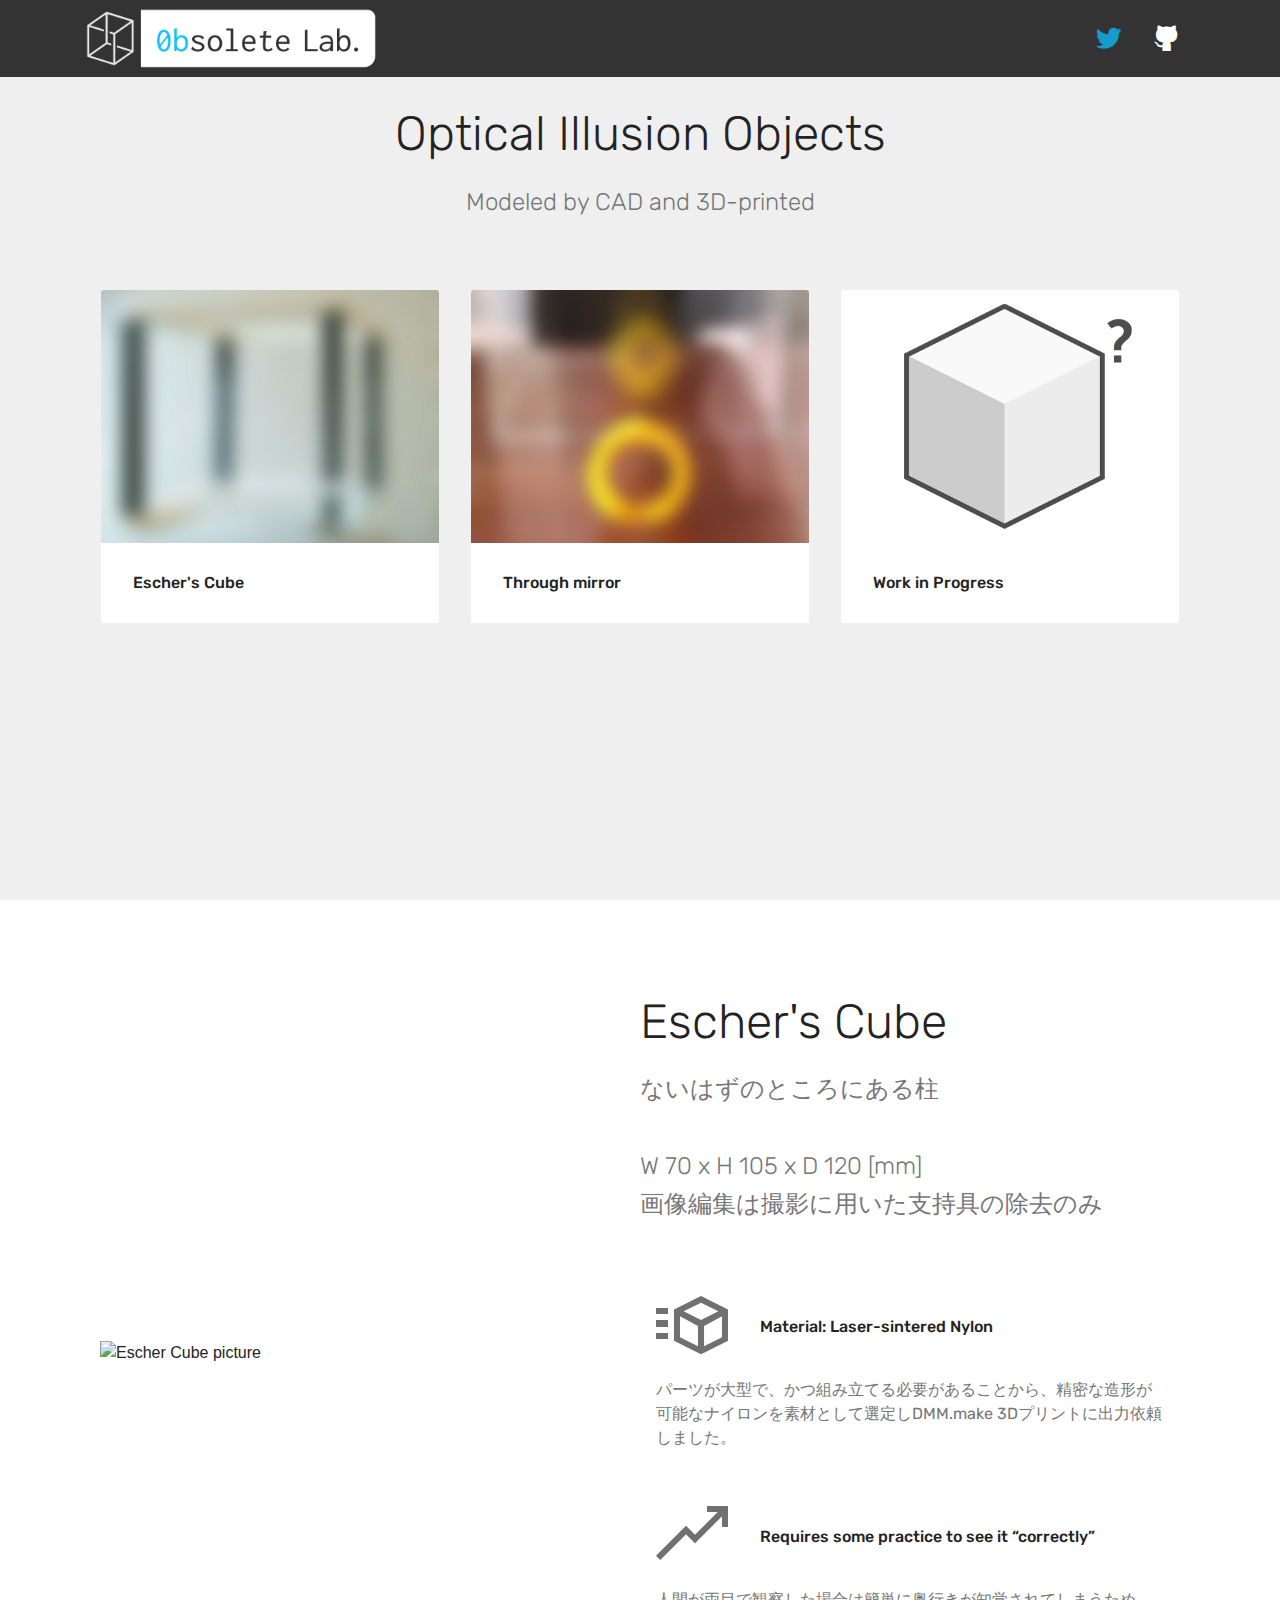
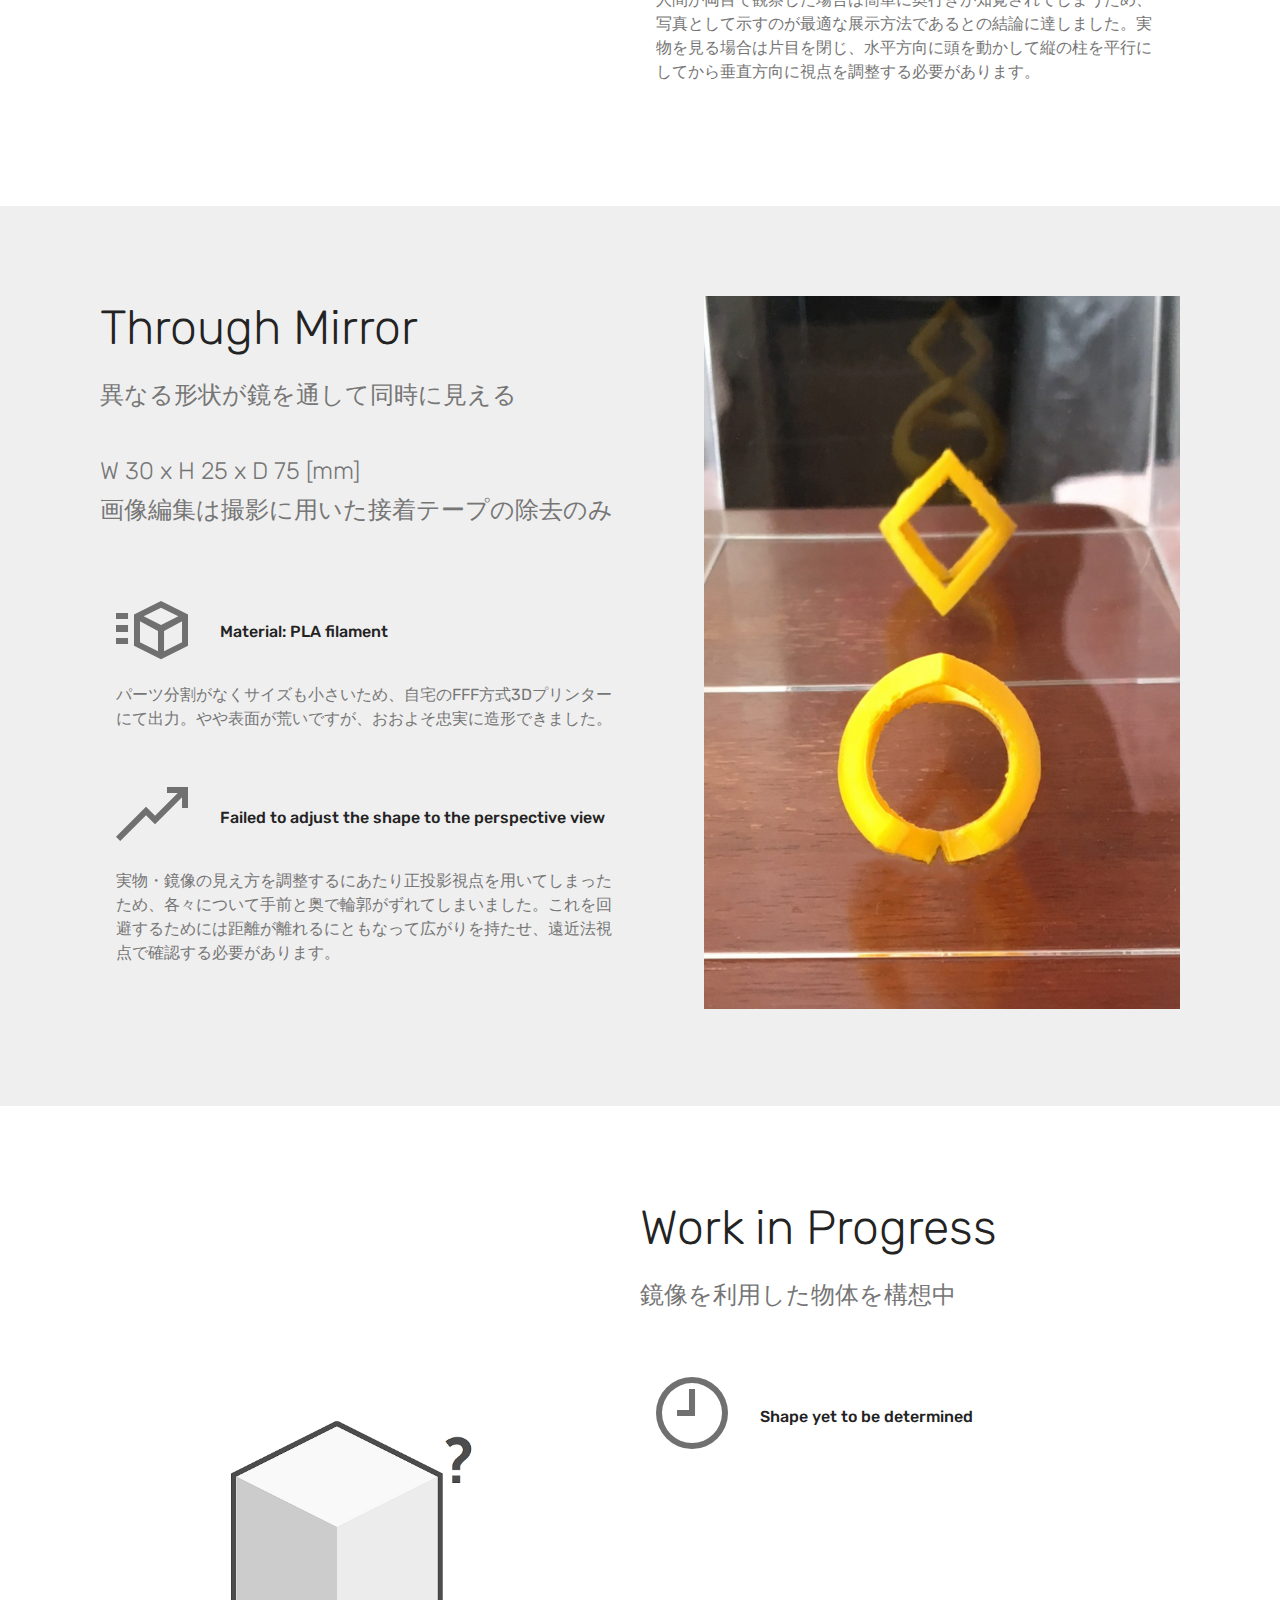
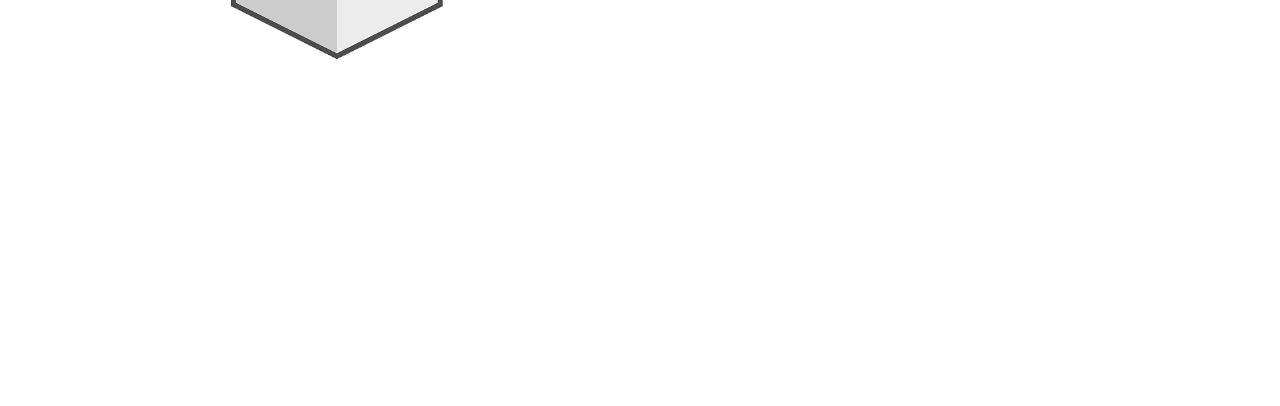
==== commit 21d1e7c9: "optimize contents" ====
--- a/3dprint.html
+++ b/3dprint.html
@@ -18,16 +18,10 @@
     <link rel="stylesheet" href="assets/dropdown/css/style.css">
     <link rel="stylesheet" href="assets/theme/css/style.css">
     <link rel="stylesheet" href="assets/mobirise/css/mbr-additional.css" type="text/css">
-
-
-
 </head>
 
 <body style="height: 100%;">
-    <section class="menu cid-rgV5BhVCHq" once="menu" id="menu1-c">
-
-
-
+    <section class="menu navbar_common" once="menu">
         <nav class="navbar navbar-expand beta-menu navbar-dropdown align-items-center navbar-toggleable-sm">
             <button class="navbar-toggler navbar-toggler-right" type="button" data-toggle="collapse" data-target="#navbarSupportedContent" aria-controls="navbarSupportedContent" aria-expanded="false" aria-label="Toggle navigation">
                 <div class="hamburger">
@@ -40,9 +34,7 @@
             <div class="menu-logo">
                 <div class="navbar-brand">
                     <span class="navbar-logo">
-
-                        <a href="index.html"><img src="assets/images/bg-nw-logo-round.png" alt="0bsolete lab. logo" title="" style="height: 3.8rem;"></a>
-
+                        <a href="index.html"><img src="assets/images/bg-nw-logo-round-small.png" alt="0bsolete lab. logo" title="" style="height: 3.8rem;"></a>
                     </span>
                 </div>
             </div>
@@ -55,16 +47,10 @@
                         <a class="nav-link link text-white display-4" href="https://github.com/Napier-JP"><span class="socicon socicon-github mbr-iconfont mbr-iconfont-btn"></span></a>
                     </li>
                 </ul>
-
             </div>
         </nav>
     </section>
-
-    <section class="features18 popup-btn-cards cid-rgDWoBkIry" id="features18-7" style="min-height: 100%;">
-
-
-
-
+    <section class="popup-btn-cards cards_3d" style="min-height: 100%;">
         <div class="container">
             <h2 class="mbr-section-title pb-3 align-center mbr-fonts-style display-2">
                 Optical Illusion Objects</h2>
@@ -74,13 +60,12 @@
                     <div class="card-wrapper ">
                         <div class="card-img">
                             <div class="mbr-overlay"></div>
-                            <div class="mbr-section-btn text-center"><a href="3dprint.html#features11-8" class="btn btn-black-outline display-4">Jump to the section</a></div>
+                            <div class="mbr-section-btn text-center"><a href="3dprint.html#escher" class="btn btn-black-outline display-4">Jump to the section</a></div>
                             <img src="assets/images/bokeh1.jpg" alt="Escher Cube preview" title="">
                         </div>
                         <div class="card-box">
                             <h4 class="card-title mbr-fonts-style display-7">
                                 Escher's Cube</h4>
-
                         </div>
                     </div>
                 </div>
@@ -88,43 +73,32 @@
                     <div class="card-wrapper">
                         <div class="card-img">
                             <div class="mbr-overlay"></div>
-                            <div class="mbr-section-btn text-center"><a href="3dprint.html#features11-9" class="btn btn-black-outline display-4">Jump to the section</a></div>
+                            <div class="mbr-section-btn text-center"><a href="3dprint.html#mirror" class="btn btn-black-outline display-4">Jump to the section</a></div>
                             <img src="assets/images/bokeh2.jpg" alt="Through Mirror preview" title="">
                         </div>
                         <div class="card-box">
                             <h4 class="card-title mbr-fonts-style display-7">
                                 Through mirror</h4>
-
-                        </div>
-                    </div>
-                </div>
-
+                        </div>
+                    </div>
+                </div>
                 <div class="card p-3 col-12 col-md-6 col-lg-4">
                     <div class="card-wrapper">
                         <div class="card-img">
                             <div class="mbr-overlay"></div>
-                            <div class="mbr-section-btn text-center"><a href="3dprint.html#features11-d" class="btn btn-black-outline display-4">Jump to the section</a></div>
+                            <div class="mbr-section-btn text-center"><a href="3dprint.html#obj_tbd" class="btn btn-black-outline display-4">Jump to the section</a></div>
                             <img src="assets/images/block-4-3.png" alt="coming soon preview" title="">
                         </div>
                         <div class="card-box">
                             <h4 class="card-title mbr-fonts-style display-7">
                                 Work in Progress</h4>
-
-                        </div>
-                    </div>
-                </div>
-
-
-            </div>
-        </div>
-    </section>
-
-    <section class="cid-rgE2yDLyrH" id="features11-8" style="min-height: 100%;">
-
-
-
-
-
+                        </div>
+                    </div>
+                </div>
+            </div>
+        </div>
+    </section>
+    <section class="media_3d_0" id="escher" style="min-height: 100%;">
         <div class="container">
             <div class="col-md-12">
                 <div class="media-container-row">
@@ -137,7 +111,6 @@
                         <div class="mbr-section-text">
                             <p class="mbr-text mb-5 pt-3 mbr-light mbr-fonts-style display-5">ないはずのところにある柱<br><br>W 70 x H 105 x D 120 [mm]<br>画像編集は撮影に用いた支持具の除去のみ</p>
                         </div>
-
                         <div class="block-content">
                             <div class="card p-3 pr-3">
                                 <div class="media">
@@ -148,12 +121,10 @@
                                         <h4 class="card-title mbr-fonts-style display-7">Material: Laser-sintered Nylon</h4>
                                     </div>
                                 </div>
-
                                 <div class="card-box">
                                     <p class="block-text mbr-fonts-style display-7">パーツが大型で、かつ組み立てる必要があることから、精密な造形が可能なナイロンを素材として選定しDMM.make 3Dプリントに出力依頼しました。</p>
                                 </div>
                             </div>
-
                             <div class="card p-3 pr-3">
                                 <div class="media">
                                     <div class="align-self-center card-img pb-3">
@@ -163,7 +134,6 @@
                                         <h4 class="card-title mbr-fonts-style display-7">Requires some practice to see it “correctly”</h4>
                                     </div>
                                 </div>
-
                                 <div class="card-box">
                                     <p class="block-text mbr-fonts-style display-7">人間が両目で観察した場合は簡単に奥行きが知覚されてしまうため、写真として示すのが最適な展示方法であるとの結論に達しました。実物を見る場合は片目を閉じ、水平方向に頭を動かして縦の柱を平行にしてから垂直方向に視点を調整する必要があります。<br></p>
                                 </div>
@@ -174,8 +144,7 @@
             </div>
         </div>
     </section>
-
-    <section class="cid-rgE6zbFt3e" id="features11-9" style="min-height: 100%;">
+    <section class="media_3d_1" id="mirror" style="min-height: 100%;">
         <div class="container">
             <div class="col-md-12">
                 <div class="media-container-row">
@@ -189,7 +158,6 @@
                                 <br>W 30 x H 25 x D 75 [mm]
                                 <br>画像編集は撮影に用いた接着テープの除去のみ</p>
                         </div>
-
                         <div class="block-content">
                             <div class="card p-3 pr-3">
                                 <div class="media">
@@ -201,12 +169,10 @@
                                             Material: PLA filament</h4>
                                     </div>
                                 </div>
-
                                 <div class="card-box">
                                     <p class="block-text mbr-fonts-style display-7">パーツ分割がなくサイズも小さいため、自宅のFFF方式3Dプリンターにて出力。やや表面が荒いですが、おおよそ忠実に造形できました。</p>
                                 </div>
                             </div>
-
                             <div class="card p-3 pr-3">
                                 <div class="media">
                                     <div class="align-self-center card-img pb-3">
@@ -216,7 +182,6 @@
                                         <h4 class="card-title mbr-fonts-style display-7">Failed to adjust the shape to the perspective view</h4>
                                     </div>
                                 </div>
-
                                 <div class="card-box">
                                     <p class="block-text mbr-fonts-style display-7">実物・鏡像の見え方を調整するにあたり正投影視点を用いてしまったため、各々について手前と奥で輪郭がずれてしまいました。これを回避するためには距離が離れるにともなって広がりを持たせ、遠近法視点で確認する必要があります。</p>
                                 </div>
@@ -227,8 +192,7 @@
             </div>
         </div>
     </section>
-
-    <section class="cid-rgV6j4IUsO" id="features11-d" style="min-height: 100%;">
+    <section class="media_3d_2" id="obj_tbd" style="min-height: 100%;">
         <div class="container">
             <div class="col-md-12">
                 <div class="media-container-row">
@@ -241,7 +205,6 @@
                         <div class="mbr-section-text">
                             <p class="mbr-text mb-5 pt-3 mbr-light mbr-fonts-style display-5">鏡像を利用した物体を構想中</p>
                         </div>
-
                         <div class="block-content">
                             <div class="card p-3 pr-3">
                                 <div class="media">
@@ -252,18 +215,13 @@
                                         <h4 class="card-title mbr-fonts-style display-7">Shape yet to be determined</h4>
                                     </div>
                                 </div>
-
-                            </div>
-
-
-                        </div>
-                    </div>
-                </div>
-            </div>
-        </div>
-    </section>
-
-
+                            </div>
+                        </div>
+                    </div>
+                </div>
+            </div>
+        </div>
+    </section>
     <script src="assets/web/assets/jquery/jquery.min.js"></script>
     <script src="assets/tether/tether.min.js"></script>
     <script src="assets/popper/popper.min.js"></script>
@@ -273,8 +231,6 @@
     <script src="assets/mbr-popup-btns/mbr-popup-btns.js"></script>
     <script src="assets/dropdown/js/script.min.js"></script>
     <script src="assets/theme/js/script.js"></script>
-
-
 </body>
 
 </html>--- a/assets/mobirise/css/mbr-additional.css
+++ b/assets/mobirise/css/mbr-additional.css
@@ -1,64 +1,78 @@
 @import url(https://fonts.googleapis.com/css?family=Rubik:300,300i,400,400i,500,500i,700,700i,900,900i);
-
-
-
-
-
 body {
   font-style: normal;
   line-height: 1.5;
 }
+
 .mbr-section-title {
   font-style: normal;
   line-height: 1.2;
 }
+
 .mbr-section-subtitle {
   line-height: 1.3;
 }
+
 .mbr-text {
   font-style: normal;
   line-height: 1.6;
 }
+
 .display-1 {
   font-family: 'Rubik', sans-serif;
   font-size: 4.25rem;
 }
-.display-1 > .mbr-iconfont {
+
+.display-1>.mbr-iconfont {
   font-size: 6.8rem;
 }
+
 .display-2 {
   font-family: 'Rubik', sans-serif;
   font-size: 3rem;
 }
-.display-2 > .mbr-iconfont {
+
+.display-2>.mbr-iconfont {
   font-size: 4.8rem;
 }
+
 .display-4 {
   font-family: 'Rubik', sans-serif;
   font-size: 1rem;
 }
-.display-4 > .mbr-iconfont {
+
+.display-4>.mbr-iconfont {
   font-size: 1.6rem;
 }
+
 .display-5 {
   font-family: 'Rubik', sans-serif;
   font-size: 1.5rem;
 }
-.display-5 > .mbr-iconfont {
+
+.display-5>.mbr-iconfont {
   font-size: 2.4rem;
 }
+
 .display-7 {
   font-family: 'Rubik', sans-serif;
   font-size: 1rem;
 }
-.display-7 > .mbr-iconfont {
+
+.display-7>.mbr-iconfont {
   font-size: 1.6rem;
 }
+
 /* ---- Fluid typography for mobile devices ---- */
+
 /* 1.4 - font scale ratio ( bootstrap == 1.42857 ) */
+
 /* 100vw - current viewport width */
+
 /* (48 - 20)  48 == 48rem == 768px, 20 == 20rem == 320px(minimal supported viewport) */
+
 /* 0.65 - min scale variable, may vary */
+
 @media (max-width: 768px) {
   .display-1 {
     font-size: 3.4rem;
@@ -81,7 +95,9 @@
     line-height: calc( 1.4 * (1.175rem + (1.5 - 1.175) * ((100vw - 20rem) / (48 - 20))));
   }
 }
+
 /* Buttons */
+
 .btn {
   font-weight: 500;
   border-width: 2px;
@@ -102,6 +118,7 @@
   padding: 1rem 3rem;
   border-radius: 3px;
 }
+
 .btn-sm {
   font-weight: 500;
   letter-spacing: 1px;
@@ -111,6 +128,7 @@
   padding: 0.6rem 1.5rem;
   border-radius: 3px;
 }
+
 .btn-md {
   font-weight: 500;
   letter-spacing: 1px;
@@ -121,6 +139,7 @@
   padding: 1rem 3rem;
   border-radius: 3px;
 }
+
 .btn-lg {
   font-weight: 500;
   letter-spacing: 1px;
@@ -131,452 +150,445 @@
   padding: 1.2rem 3.2rem;
   border-radius: 3px;
 }
+
 .bg-primary {
   background-color: #149dcc !important;
 }
+
 .bg-success {
   background-color: #f7ed4a !important;
 }
+
 .bg-info {
   background-color: #82786e !important;
 }
+
 .bg-warning {
   background-color: #879a9f !important;
 }
+
 .bg-danger {
   background-color: #b1a374 !important;
 }
-.btn-primary,
-.btn-primary:active {
+
+.btn-primary, .btn-primary:active {
   background-color: #149dcc !important;
   border-color: #149dcc !important;
   color: #ffffff !important;
 }
-.btn-primary:hover,
-.btn-primary:focus,
-.btn-primary.focus,
-.btn-primary.active {
+
+.btn-primary:hover, .btn-primary:focus, .btn-primary.focus, .btn-primary.active {
   color: #ffffff !important;
   background-color: #0d6786 !important;
   border-color: #0d6786 !important;
 }
-.btn-primary.disabled,
-.btn-primary:disabled {
+
+.btn-primary.disabled, .btn-primary:disabled {
   color: #ffffff !important;
   background-color: #0d6786 !important;
   border-color: #0d6786 !important;
 }
-.btn-secondary,
-.btn-secondary:active {
+
+.btn-secondary, .btn-secondary:active {
   background-color: #ff3366 !important;
   border-color: #ff3366 !important;
   color: #ffffff !important;
 }
-.btn-secondary:hover,
-.btn-secondary:focus,
-.btn-secondary.focus,
-.btn-secondary.active {
+
+.btn-secondary:hover, .btn-secondary:focus, .btn-secondary.focus, .btn-secondary.active {
   color: #ffffff !important;
   background-color: #e50039 !important;
   border-color: #e50039 !important;
 }
-.btn-secondary.disabled,
-.btn-secondary:disabled {
+
+.btn-secondary.disabled, .btn-secondary:disabled {
   color: #ffffff !important;
   background-color: #e50039 !important;
   border-color: #e50039 !important;
 }
-.btn-info,
-.btn-info:active {
+
+.btn-info, .btn-info:active {
   background-color: #82786e !important;
   border-color: #82786e !important;
   color: #ffffff !important;
 }
-.btn-info:hover,
-.btn-info:focus,
-.btn-info.focus,
-.btn-info.active {
+
+.btn-info:hover, .btn-info:focus, .btn-info.focus, .btn-info.active {
   color: #ffffff !important;
   background-color: #59524b !important;
   border-color: #59524b !important;
 }
-.btn-info.disabled,
-.btn-info:disabled {
+
+.btn-info.disabled, .btn-info:disabled {
   color: #ffffff !important;
   background-color: #59524b !important;
   border-color: #59524b !important;
 }
-.btn-success,
-.btn-success:active {
+
+.btn-success, .btn-success:active {
   background-color: #f7ed4a !important;
   border-color: #f7ed4a !important;
   color: #3f3c03 !important;
 }
-.btn-success:hover,
-.btn-success:focus,
-.btn-success.focus,
-.btn-success.active {
+
+.btn-success:hover, .btn-success:focus, .btn-success.focus, .btn-success.active {
   color: #3f3c03 !important;
   background-color: #eadd0a !important;
   border-color: #eadd0a !important;
 }
-.btn-success.disabled,
-.btn-success:disabled {
+
+.btn-success.disabled, .btn-success:disabled {
   color: #3f3c03 !important;
   background-color: #eadd0a !important;
   border-color: #eadd0a !important;
 }
-.btn-warning,
-.btn-warning:active {
+
+.btn-warning, .btn-warning:active {
   background-color: #879a9f !important;
   border-color: #879a9f !important;
   color: #ffffff !important;
 }
-.btn-warning:hover,
-.btn-warning:focus,
-.btn-warning.focus,
-.btn-warning.active {
+
+.btn-warning:hover, .btn-warning:focus, .btn-warning.focus, .btn-warning.active {
   color: #ffffff !important;
   background-color: #617479 !important;
   border-color: #617479 !important;
 }
-.btn-warning.disabled,
-.btn-warning:disabled {
+
+.btn-warning.disabled, .btn-warning:disabled {
   color: #ffffff !important;
   background-color: #617479 !important;
   border-color: #617479 !important;
 }
-.btn-danger,
-.btn-danger:active {
+
+.btn-danger, .btn-danger:active {
   background-color: #b1a374 !important;
   border-color: #b1a374 !important;
   color: #ffffff !important;
 }
-.btn-danger:hover,
-.btn-danger:focus,
-.btn-danger.focus,
-.btn-danger.active {
+
+.btn-danger:hover, .btn-danger:focus, .btn-danger.focus, .btn-danger.active {
   color: #ffffff !important;
   background-color: #8b7d4e !important;
   border-color: #8b7d4e !important;
 }
-.btn-danger.disabled,
-.btn-danger:disabled {
+
+.btn-danger.disabled, .btn-danger:disabled {
   color: #ffffff !important;
   background-color: #8b7d4e !important;
   border-color: #8b7d4e !important;
 }
+
 .btn-white {
   color: #333333 !important;
 }
-.btn-white,
-.btn-white:active {
+
+.btn-white, .btn-white:active {
   background-color: #ffffff !important;
   border-color: #ffffff !important;
   color: #808080 !important;
 }
-.btn-white:hover,
-.btn-white:focus,
-.btn-white.focus,
-.btn-white.active {
+
+.btn-white:hover, .btn-white:focus, .btn-white.focus, .btn-white.active {
   color: #808080 !important;
   background-color: #d9d9d9 !important;
   border-color: #d9d9d9 !important;
 }
-.btn-white.disabled,
-.btn-white:disabled {
+
+.btn-white.disabled, .btn-white:disabled {
   color: #808080 !important;
   background-color: #d9d9d9 !important;
   border-color: #d9d9d9 !important;
 }
-.btn-black,
-.btn-black:active {
+
+.btn-black, .btn-black:active {
   background-color: #333333 !important;
   border-color: #333333 !important;
   color: #ffffff !important;
 }
-.btn-black:hover,
-.btn-black:focus,
-.btn-black.focus,
-.btn-black.active {
+
+.btn-black:hover, .btn-black:focus, .btn-black.focus, .btn-black.active {
   color: #ffffff !important;
   background-color: #0d0d0d !important;
   border-color: #0d0d0d !important;
 }
-.btn-black.disabled,
-.btn-black:disabled {
+
+.btn-black.disabled, .btn-black:disabled {
   color: #ffffff !important;
   background-color: #0d0d0d !important;
   border-color: #0d0d0d !important;
 }
-.btn-primary-outline,
-.btn-primary-outline:active {
+
+.btn-primary-outline, .btn-primary-outline:active {
   background: none;
   border-color: #0b566f;
   color: #0b566f;
 }
-.btn-primary-outline:hover,
-.btn-primary-outline:focus,
-.btn-primary-outline.focus,
-.btn-primary-outline.active {
+
+.btn-primary-outline:hover, .btn-primary-outline:focus, .btn-primary-outline.focus, .btn-primary-outline.active {
   color: #ffffff;
   background-color: #149dcc;
   border-color: #149dcc;
 }
-.btn-primary-outline.disabled,
-.btn-primary-outline:disabled {
+
+.btn-primary-outline.disabled, .btn-primary-outline:disabled {
   color: #ffffff !important;
   background-color: #149dcc !important;
   border-color: #149dcc !important;
 }
-.btn-secondary-outline,
-.btn-secondary-outline:active {
+
+.btn-secondary-outline, .btn-secondary-outline:active {
   background: none;
   border-color: #cc0033;
   color: #cc0033;
 }
-.btn-secondary-outline:hover,
-.btn-secondary-outline:focus,
-.btn-secondary-outline.focus,
-.btn-secondary-outline.active {
+
+.btn-secondary-outline:hover, .btn-secondary-outline:focus, .btn-secondary-outline.focus, .btn-secondary-outline.active {
   color: #ffffff;
   background-color: #ff3366;
   border-color: #ff3366;
 }
-.btn-secondary-outline.disabled,
-.btn-secondary-outline:disabled {
+
+.btn-secondary-outline.disabled, .btn-secondary-outline:disabled {
   color: #ffffff !important;
   background-color: #ff3366 !important;
   border-color: #ff3366 !important;
 }
-.btn-info-outline,
-.btn-info-outline:active {
+
+.btn-info-outline, .btn-info-outline:active {
   background: none;
   border-color: #4b453f;
   color: #4b453f;
 }
-.btn-info-outline:hover,
-.btn-info-outline:focus,
-.btn-info-outline.focus,
-.btn-info-outline.active {
+
+.btn-info-outline:hover, .btn-info-outline:focus, .btn-info-outline.focus, .btn-info-outline.active {
   color: #ffffff;
   background-color: #82786e;
   border-color: #82786e;
 }
-.btn-info-outline.disabled,
-.btn-info-outline:disabled {
+
+.btn-info-outline.disabled, .btn-info-outline:disabled {
   color: #ffffff !important;
   background-color: #82786e !important;
   border-color: #82786e !important;
 }
-.btn-success-outline,
-.btn-success-outline:active {
+
+.btn-success-outline, .btn-success-outline:active {
   background: none;
   border-color: #d2c609;
   color: #d2c609;
 }
-.btn-success-outline:hover,
-.btn-success-outline:focus,
-.btn-success-outline.focus,
-.btn-success-outline.active {
+
+.btn-success-outline:hover, .btn-success-outline:focus, .btn-success-outline.focus, .btn-success-outline.active {
   color: #3f3c03;
   background-color: #f7ed4a;
   border-color: #f7ed4a;
 }
-.btn-success-outline.disabled,
-.btn-success-outline:disabled {
+
+.btn-success-outline.disabled, .btn-success-outline:disabled {
   color: #3f3c03 !important;
   background-color: #f7ed4a !important;
   border-color: #f7ed4a !important;
 }
-.btn-warning-outline,
-.btn-warning-outline:active {
+
+.btn-warning-outline, .btn-warning-outline:active {
   background: none;
   border-color: #55666b;
   color: #55666b;
 }
-.btn-warning-outline:hover,
-.btn-warning-outline:focus,
-.btn-warning-outline.focus,
-.btn-warning-outline.active {
+
+.btn-warning-outline:hover, .btn-warning-outline:focus, .btn-warning-outline.focus, .btn-warning-outline.active {
   color: #ffffff;
   background-color: #879a9f;
   border-color: #879a9f;
 }
-.btn-warning-outline.disabled,
-.btn-warning-outline:disabled {
+
+.btn-warning-outline.disabled, .btn-warning-outline:disabled {
   color: #ffffff !important;
   background-color: #879a9f !important;
   border-color: #879a9f !important;
 }
-.btn-danger-outline,
-.btn-danger-outline:active {
+
+.btn-danger-outline, .btn-danger-outline:active {
   background: none;
   border-color: #7a6e45;
   color: #7a6e45;
 }
-.btn-danger-outline:hover,
-.btn-danger-outline:focus,
-.btn-danger-outline.focus,
-.btn-danger-outline.active {
+
+.btn-danger-outline:hover, .btn-danger-outline:focus, .btn-danger-outline.focus, .btn-danger-outline.active {
   color: #ffffff;
   background-color: #b1a374;
   border-color: #b1a374;
 }
-.btn-danger-outline.disabled,
-.btn-danger-outline:disabled {
+
+.btn-danger-outline.disabled, .btn-danger-outline:disabled {
   color: #ffffff !important;
   background-color: #b1a374 !important;
   border-color: #b1a374 !important;
 }
-.btn-black-outline,
-.btn-black-outline:active {
+
+.btn-black-outline, .btn-black-outline:active {
   background: none;
   border-color: #000000;
   color: #000000;
 }
-.btn-black-outline:hover,
-.btn-black-outline:focus,
-.btn-black-outline.focus,
-.btn-black-outline.active {
+
+.btn-black-outline:hover, .btn-black-outline:focus, .btn-black-outline.focus, .btn-black-outline.active {
   color: #ffffff;
   background-color: #333333;
   border-color: #333333;
 }
-.btn-black-outline.disabled,
-.btn-black-outline:disabled {
+
+.btn-black-outline.disabled, .btn-black-outline:disabled {
   color: #ffffff !important;
   background-color: #333333 !important;
   border-color: #333333 !important;
 }
-.btn-white-outline,
-.btn-white-outline:active,
-.btn-white-outline.active {
+
+.btn-white-outline, .btn-white-outline:active, .btn-white-outline.active {
   background: none;
   border-color: #ffffff;
   color: #ffffff;
 }
-.btn-white-outline:hover,
-.btn-white-outline:focus,
-.btn-white-outline.focus {
+
+.btn-white-outline:hover, .btn-white-outline:focus, .btn-white-outline.focus {
   color: #333333;
   background-color: #ffffff;
   border-color: #ffffff;
 }
+
 .text-primary {
   color: #149dcc !important;
 }
+
 .text-secondary {
   color: #ff3366 !important;
 }
+
 .text-success {
   color: #f7ed4a !important;
 }
+
 .text-info {
   color: #82786e !important;
 }
+
 .text-warning {
   color: #879a9f !important;
 }
+
 .text-danger {
   color: #b1a374 !important;
 }
+
 .text-white {
   color: #ffffff !important;
 }
+
 .text-black {
   color: #000000 !important;
 }
-a.text-primary:hover,
-a.text-primary:focus {
+
+a.text-primary:hover, a.text-primary:focus {
   color: #0b566f !important;
 }
-a.text-secondary:hover,
-a.text-secondary:focus {
+
+a.text-secondary:hover, a.text-secondary:focus {
   color: #cc0033 !important;
 }
-a.text-success:hover,
-a.text-success:focus {
+
+a.text-success:hover, a.text-success:focus {
   color: #d2c609 !important;
 }
-a.text-info:hover,
-a.text-info:focus {
+
+a.text-info:hover, a.text-info:focus {
   color: #4b453f !important;
 }
-a.text-warning:hover,
-a.text-warning:focus {
+
+a.text-warning:hover, a.text-warning:focus {
   color: #55666b !important;
 }
-a.text-danger:hover,
-a.text-danger:focus {
+
+a.text-danger:hover, a.text-danger:focus {
   color: #7a6e45 !important;
 }
-a.text-white:hover,
-a.text-white:focus {
+
+a.text-white:hover, a.text-white:focus {
   color: #b3b3b3 !important;
 }
-a.text-black:hover,
-a.text-black:focus {
+
+a.text-black:hover, a.text-black:focus {
   color: #4d4d4d !important;
 }
+
 .alert-success {
   background-color: #70c770;
 }
+
 .alert-info {
   background-color: #82786e;
 }
+
 .alert-warning {
   background-color: #879a9f;
 }
+
 .alert-danger {
   background-color: #b1a374;
 }
-.mbr-section-btn a.btn:not(.btn-form):hover,
-.mbr-section-btn a.btn:not(.btn-form):focus {
+
+.mbr-section-btn a.btn:not(.btn-form):hover, .mbr-section-btn a.btn:not(.btn-form):focus {
   box-shadow: none !important;
 }
+
 .mbr-gallery-filter li.active .btn {
   background-color: #149dcc;
   border-color: #149dcc;
   color: #ffffff;
 }
+
 .mbr-gallery-filter li.active .btn:focus {
   box-shadow: none;
 }
+
 .btn-form {
   border-radius: 0;
 }
+
 .btn-form:hover {
   cursor: pointer;
 }
-a,
-a:hover {
+
+a, a:hover {
   color: #149dcc;
 }
-.mbr-plan-header.bg-primary .mbr-plan-subtitle,
-.mbr-plan-header.bg-primary .mbr-plan-price-desc {
+
+.mbr-plan-header.bg-primary .mbr-plan-subtitle, .mbr-plan-header.bg-primary .mbr-plan-price-desc {
   color: #b4e6f8;
 }
-.mbr-plan-header.bg-success .mbr-plan-subtitle,
-.mbr-plan-header.bg-success .mbr-plan-price-desc {
+
+.mbr-plan-header.bg-success .mbr-plan-subtitle, .mbr-plan-header.bg-success .mbr-plan-price-desc {
   color: #ffffff;
 }
-.mbr-plan-header.bg-info .mbr-plan-subtitle,
-.mbr-plan-header.bg-info .mbr-plan-price-desc {
+
+.mbr-plan-header.bg-info .mbr-plan-subtitle, .mbr-plan-header.bg-info .mbr-plan-price-desc {
   color: #beb8b2;
 }
-.mbr-plan-header.bg-warning .mbr-plan-subtitle,
-.mbr-plan-header.bg-warning .mbr-plan-price-desc {
+
+.mbr-plan-header.bg-warning .mbr-plan-subtitle, .mbr-plan-header.bg-warning .mbr-plan-price-desc {
   color: #ced6d8;
 }
-.mbr-plan-header.bg-danger .mbr-plan-subtitle,
-.mbr-plan-header.bg-danger .mbr-plan-price-desc {
+
+.mbr-plan-header.bg-danger .mbr-plan-subtitle, .mbr-plan-header.bg-danger .mbr-plan-price-desc {
   color: #dfd9c6;
 }
+
 /* Scroll to top button*/
+
 .scrollToTop_wraper {
   display: none;
 }
+
 #scrollToTop a i:before {
   content: '';
   position: absolute;
@@ -586,6 +598,7 @@
   width: 2px;
   left: calc(50% - 1px);
 }
+
 #scrollToTop a i:after {
   content: '';
   position: absolute;
@@ -599,24 +612,30 @@
   transform: rotate(135deg);
   -webkit-transform: rotate(135deg);
 }
+
 /* Others*/
+
 .note-check a[data-value=Rubik] {
   font-style: normal;
 }
+
 .mbr-arrow a {
   color: #ffffff;
 }
+
 @media (max-width: 767px) {
   .mbr-arrow {
     display: none;
   }
 }
+
 .form-control-label {
   position: relative;
   cursor: pointer;
   margin-bottom: .357em;
   padding: 0;
 }
+
 .alert {
   color: #ffffff;
   border-radius: 0;
@@ -627,6 +646,7 @@
   padding: 1.25rem;
   position: relative;
 }
+
 .alert.alert-form::after {
   background-color: inherit;
   bottom: -7px;
@@ -640,6 +660,7 @@
   width: 14px;
   -webkit-transform: rotate(45deg);
 }
+
 .form-control {
   background-color: #f5f5f5;
   box-shadow: none;
@@ -650,16 +671,19 @@
   min-height: 3.5em;
   padding: 1.07em .5em;
 }
-.form-control > .mbr-iconfont {
+
+.form-control>.mbr-iconfont {
   font-size: 1.6rem;
 }
-.form-control,
-.form-control:focus {
+
+.form-control, .form-control:focus {
   border: 1px solid #e8e8e8;
 }
+
 .form-active .form-control:invalid {
   border-color: red;
 }
+
 .mbr-overlay {
   background-color: #000;
   bottom: 0;
@@ -670,6 +694,7 @@
   top: 0;
   z-index: 0;
 }
+
 blockquote {
   font-style: italic;
   padding: 10px 0 10px 20px;
@@ -678,17 +703,17 @@
   border-color: #149dcc;
   border-width: 3px;
 }
-ul,
-ol,
-pre,
-blockquote {
+
+ul, ol, pre, blockquote {
   margin-bottom: 2.3125rem;
 }
+
 pre {
   background: #f4f4f4;
   padding: 10px 24px;
   white-space: pre-wrap;
 }
+
 .inactive {
   -webkit-user-select: none;
   -moz-user-select: none;
@@ -698,14 +723,18 @@
   -webkit-user-drag: none;
   user-drag: none;
 }
+
 .mbr-section__comments .row {
   justify-content: center;
   -webkit-justify-content: center;
 }
+
 /* Forms */
+
 .mbr-form .btn {
   margin: .4rem 0;
 }
+
 @media (max-width: 767px) {
   .btn {
     font-size: .75rem !important;
@@ -714,7 +743,9 @@
     font-size: 1rem !important;
   }
 }
+
 /* Social block */
+
 .btn-social {
   font-size: 20px;
   border-radius: 50%;
@@ -729,61 +760,78 @@
   color: #232323;
   cursor: pointer;
 }
+
 .btn-social i {
   top: 0;
   line-height: 44px;
   width: 44px;
 }
+
 .btn-social:hover {
   color: #fff;
   background: #149dcc;
 }
-.btn-social + .btn {
+
+.btn-social+.btn {
   margin-left: .1rem;
 }
+
 /* Footer */
-.mbr-footer-content li::before,
-.mbr-footer .mbr-contacts li::before {
+
+.mbr-footer-content li::before, .mbr-footer .mbr-contacts li::before {
   background: #149dcc;
 }
-.mbr-footer-content li a:hover,
-.mbr-footer .mbr-contacts li a:hover {
+
+.mbr-footer-content li a:hover, .mbr-footer .mbr-contacts li a:hover {
   color: #149dcc;
 }
+
 /* Headers*/
+
 .offset-1 {
   margin-left: 8.33333%;
 }
+
 .offset-2 {
   margin-left: 16.66667%;
 }
+
 .offset-3 {
   margin-left: 25%;
 }
+
 .offset-4 {
   margin-left: 33.33333%;
 }
+
 .offset-5 {
   margin-left: 41.66667%;
 }
+
 .offset-6 {
   margin-left: 50%;
 }
+
 .offset-7 {
   margin-left: 58.33333%;
 }
+
 .offset-8 {
   margin-left: 66.66667%;
 }
+
 .offset-9 {
   margin-left: 75%;
 }
+
 .offset-10 {
   margin-left: 83.33333%;
 }
+
 .offset-11 {
   margin-left: 91.66667%;
 }
+
 @media (min-width: 576px) {
   .offset-sm-0 {
     margin-left: 0%;
@@ -822,6 +870,7 @@
     margin-left: 91.66667%;
   }
 }
+
 @media (min-width: 768px) {
   .offset-md-0 {
     margin-left: 0%;
@@ -860,6 +909,7 @@
     margin-left: 91.66667%;
   }
 }
+
 @media (min-width: 992px) {
   .offset-lg-0 {
     margin-left: 0%;
@@ -898,6 +948,7 @@
     margin-left: 91.66667%;
   }
 }
+
 @media (min-width: 1200px) {
   .offset-xl-0 {
     margin-left: 0%;
@@ -936,6 +987,7 @@
     margin-left: 91.66667%;
   }
 }
+
 .navbar-toggler {
   -webkit-align-self: flex-start;
   -ms-flex-item-align: start;
@@ -948,10 +1000,11 @@
   -webkit-border-radius: 0.25rem;
   border-radius: 0.25rem;
 }
-.navbar-toggler:focus,
-.navbar-toggler:hover {
+
+.navbar-toggler:focus, .navbar-toggler:hover {
   text-decoration: none;
 }
+
 .navbar-toggler-icon {
   display: inline-block;
   width: 1.5em;
@@ -963,24 +1016,28 @@
   -o-background-size: 100% 100%;
   background-size: 100% 100%;
 }
+
 .navbar-toggler-left {
   position: absolute;
   left: 1rem;
 }
+
 .navbar-toggler-right {
   position: absolute;
   right: 1rem;
 }
+
 @media (max-width: 575px) {
   .navbar-toggleable .navbar-nav .dropdown-menu {
     position: static;
     float: none;
   }
-  .navbar-toggleable > .container {
+  .navbar-toggleable>.container {
     padding-right: 0;
     padding-left: 0;
   }
 }
+
 @media (min-width: 576px) {
   .navbar-toggleable {
     -webkit-box-orient: horizontal;
@@ -1007,7 +1064,7 @@
     padding-right: .5rem;
     padding-left: .5rem;
   }
-  .navbar-toggleable > .container {
+  .navbar-toggleable>.container {
     display: -webkit-box;
     display: -webkit-flex;
     display: -ms-flexbox;
@@ -1031,16 +1088,18 @@
     display: none;
   }
 }
+
 @media (max-width: 767px) {
   .navbar-toggleable-sm .navbar-nav .dropdown-menu {
     position: static;
     float: none;
   }
-  .navbar-toggleable-sm > .container {
+  .navbar-toggleable-sm>.container {
     padding-right: 0;
     padding-left: 0;
   }
 }
+
 @media (min-width: 768px) {
   .navbar-toggleable-sm {
     -webkit-box-orient: horizontal;
@@ -1067,7 +1126,7 @@
     padding-right: .5rem;
     padding-left: .5rem;
   }
-  .navbar-toggleable-sm > .container {
+  .navbar-toggleable-sm>.container {
     display: -webkit-box;
     display: -webkit-flex;
     display: -ms-flexbox;
@@ -1088,16 +1147,18 @@
     display: none;
   }
 }
+
 @media (max-width: 991px) {
   .navbar-toggleable-md .navbar-nav .dropdown-menu {
     position: static;
     float: none;
   }
-  .navbar-toggleable-md > .container {
+  .navbar-toggleable-md>.container {
     padding-right: 0;
     padding-left: 0;
   }
 }
+
 @media (min-width: 992px) {
   .navbar-toggleable-md {
     -webkit-box-orient: horizontal;
@@ -1124,7 +1185,7 @@
     padding-right: .5rem;
     padding-left: .5rem;
   }
-  .navbar-toggleable-md > .container {
+  .navbar-toggleable-md>.container {
     display: -webkit-box;
     display: -webkit-flex;
     display: -ms-flexbox;
@@ -1148,16 +1209,18 @@
     display: none;
   }
 }
+
 @media (max-width: 1199px) {
   .navbar-toggleable-lg .navbar-nav .dropdown-menu {
     position: static;
     float: none;
   }
-  .navbar-toggleable-lg > .container {
+  .navbar-toggleable-lg>.container {
     padding-right: 0;
     padding-left: 0;
   }
 }
+
 @media (min-width: 1200px) {
   .navbar-toggleable-lg {
     -webkit-box-orient: horizontal;
@@ -1184,7 +1247,7 @@
     padding-right: .5rem;
     padding-left: .5rem;
   }
-  .navbar-toggleable-lg > .container {
+  .navbar-toggleable-lg>.container {
     display: -webkit-box;
     display: -webkit-flex;
     display: -ms-flexbox;
@@ -1208,6 +1271,7 @@
     display: none;
   }
 }
+
 .navbar-toggleable-xl {
   -webkit-box-orient: horizontal;
   -webkit-box-direction: normal;
@@ -1222,14 +1286,17 @@
   -ms-flex-align: center;
   align-items: center;
 }
+
 .navbar-toggleable-xl .navbar-nav .dropdown-menu {
   position: static;
   float: none;
 }
-.navbar-toggleable-xl > .container {
+
+.navbar-toggleable-xl>.container {
   padding-right: 0;
   padding-left: 0;
 }
+
 .navbar-toggleable-xl .navbar-nav {
   -webkit-box-orient: horizontal;
   -webkit-box-direction: normal;
@@ -1237,11 +1304,13 @@
   -ms-flex-direction: row;
   flex-direction: row;
 }
+
 .navbar-toggleable-xl .navbar-nav .nav-link {
   padding-right: .5rem;
   padding-left: .5rem;
 }
-.navbar-toggleable-xl > .container {
+
+.navbar-toggleable-xl>.container {
   display: -webkit-box;
   display: -webkit-flex;
   display: -ms-flexbox;
@@ -1254,6 +1323,7 @@
   -ms-flex-align: center;
   align-items: center;
 }
+
 .navbar-toggleable-xl .navbar-collapse {
   display: -webkit-box !important;
   display: -webkit-flex !important;
@@ -1261,83 +1331,96 @@
   display: flex !important;
   width: 100%;
 }
+
 .navbar-toggleable-xl .navbar-toggler {
   display: none;
 }
+
 .card-img {
   width: auto;
 }
+
 .menu .navbar.collapsed:not(.beta-menu) {
   flex-direction: column;
   -webkit-flex-direction: column;
 }
-.carousel-item.active,
-.carousel-item-next,
-.carousel-item-prev {
+
+.carousel-item.active, .carousel-item-next, .carousel-item-prev {
   display: -webkit-box;
   display: -webkit-flex;
   display: -ms-flexbox;
   display: flex;
 }
-.note-air-layout .dropup .dropdown-menu,
-.note-air-layout .navbar-fixed-bottom .dropdown .dropdown-menu {
+
+.note-air-layout .dropup .dropdown-menu, .note-air-layout .navbar-fixed-bottom .dropdown .dropdown-menu {
   bottom: initial !important;
 }
-html,
-body {
+
+html, body {
   height: auto;
   min-height: 100vh;
 }
+
 .dropup .dropdown-toggle::after {
   display: none;
 }
+
 @media screen and (-ms-high-contrast: active), (-ms-high-contrast: none) {
   .card-wrapper {
     flex: auto!important;
   }
 }
-.cid-rgYM1ekX1Y .navbar {
+
+.navbar_common .navbar {
   padding: .5rem 0;
   background: #333333;
   transition: none;
   min-height: 77px;
 }
-.cid-rgYM1ekX1Y .navbar-dropdown.bg-color.transparent.opened {
+
+.navbar_common .navbar-dropdown.bg-color.transparent.opened {
   background: #333333;
 }
-.cid-rgYM1ekX1Y a {
+
+.navbar_common a {
   font-style: normal;
 }
-.cid-rgYM1ekX1Y .nav-item span {
+
+.navbar_common .nav-item span {
   padding-right: 0.4em;
   line-height: 0.5em;
   vertical-align: text-bottom;
   position: relative;
   text-decoration: none;
 }
-.cid-rgYM1ekX1Y .nav-item a {
+
+.navbar_common .nav-item a {
   display: flex;
   align-items: center;
   justify-content: center;
   padding: 0.7rem 0 !important;
   margin: 0rem .65rem !important;
 }
-.cid-rgYM1ekX1Y .nav-item:focus,
-.cid-rgYM1ekX1Y .nav-link:focus {
+
+.navbar_common .nav-item:focus, .navbar_common .nav-link:focus {
   outline: none;
 }
-.cid-rgYM1ekX1Y .btn {
+
+.navbar_common .btn {
   padding: 0.4rem 1.5rem;
   display: inline-flex;
   align-items: center;
 }
-.cid-rgYM1ekX1Y .btn .mbr-iconfont {
+
+.navbar_common .btn .mbr-iconfont {
   font-size: 1.6rem;
 }
-.cid-rgYM1ekX1Y .menu-logo {
+
+.navbar_common .menu-logo {
   margin-right: auto;
 }
-.cid-rgYM1ekX1Y .menu-logo .navbar-brand {
+
+.navbar_common .menu-logo .navbar-brand {
   display: flex;
   margin-left: 5rem;
   padding: 0;
@@ -1345,7 +1428,8 @@
   min-height: 3.8rem;
   align-items: center;
 }
-.cid-rgYM1ekX1Y .menu-logo .navbar-brand .navbar-caption-wrap {
+
+.navbar_common .menu-logo .navbar-brand .navbar-caption-wrap {
   display: -webkit-flex;
   -webkit-align-items: center;
   align-items: center;
@@ -1353,40 +1437,49 @@
   min-width: 7rem;
   margin: .3rem 0;
 }
-.cid-rgYM1ekX1Y .menu-logo .navbar-brand .navbar-caption-wrap .navbar-caption {
+
+.navbar_common .menu-logo .navbar-brand .navbar-caption-wrap .navbar-caption {
   line-height: 1.2rem !important;
   padding-right: 2rem;
 }
-.cid-rgYM1ekX1Y .menu-logo .navbar-brand .navbar-logo {
+
+.navbar_common .menu-logo .navbar-brand .navbar-logo {
   font-size: 4rem;
   transition: font-size 0.25s;
 }
-.cid-rgYM1ekX1Y .menu-logo .navbar-brand .navbar-logo img {
+
+.navbar_common .menu-logo .navbar-brand .navbar-logo img {
   display: flex;
 }
-.cid-rgYM1ekX1Y .menu-logo .navbar-brand .navbar-logo .mbr-iconfont {
+
+.navbar_common .menu-logo .navbar-brand .navbar-logo .mbr-iconfont {
   transition: font-size 0.25s;
 }
-.cid-rgYM1ekX1Y .navbar-toggleable-sm .navbar-collapse {
+
+.navbar_common .navbar-toggleable-sm .navbar-collapse {
   justify-content: flex-end;
   -webkit-justify-content: flex-end;
   padding-right: 5rem;
   width: auto;
 }
-.cid-rgYM1ekX1Y .navbar-toggleable-sm .navbar-collapse .navbar-nav {
+
+.navbar_common .navbar-toggleable-sm .navbar-collapse .navbar-nav {
   flex-wrap: wrap;
   -webkit-flex-wrap: wrap;
   padding-left: 0;
 }
-.cid-rgYM1ekX1Y .navbar-toggleable-sm .navbar-collapse .navbar-nav .nav-item {
+
+.navbar_common .navbar-toggleable-sm .navbar-collapse .navbar-nav .nav-item {
   -webkit-align-self: center;
   align-self: center;
 }
-.cid-rgYM1ekX1Y .navbar-toggleable-sm .navbar-collapse .navbar-buttons {
+
+.navbar_common .navbar-toggleable-sm .navbar-collapse .navbar-buttons {
   padding-left: 0;
   padding-bottom: 0;
 }
-.cid-rgYM1ekX1Y .dropdown .dropdown-menu {
+
+.navbar_common .dropdown .dropdown-menu {
   background: #333333;
   display: none;
   position: absolute;
@@ -1395,20 +1488,25 @@
   padding-bottom: 1.4rem;
   text-align: left;
 }
-.cid-rgYM1ekX1Y .dropdown .dropdown-menu .dropdown-item {
+
+.navbar_common .dropdown .dropdown-menu .dropdown-item {
   width: auto;
   padding: 0.235em 1.5385em 0.235em 1.5385em !important;
 }
-.cid-rgYM1ekX1Y .dropdown .dropdown-menu .dropdown-item::after {
+
+.navbar_common .dropdown .dropdown-menu .dropdown-item::after {
   right: 0.5rem;
 }
-.cid-rgYM1ekX1Y .dropdown .dropdown-menu .dropdown-submenu {
+
+.navbar_common .dropdown .dropdown-menu .dropdown-submenu {
   margin: 0;
 }
-.cid-rgYM1ekX1Y .dropdown.open > .dropdown-menu {
+
+.navbar_common .dropdown.open>.dropdown-menu {
   display: block;
 }
-.cid-rgYM1ekX1Y .navbar-toggleable-sm.opened:after {
+
+.navbar_common .navbar-toggleable-sm.opened:after {
   position: absolute;
   width: 100vw;
   height: 100vh;
@@ -1420,28 +1518,35 @@
   -webkit-transform: translateY(100%);
   z-index: 1000;
 }
-.cid-rgYM1ekX1Y .navbar.navbar-short {
+
+.navbar_common .navbar.navbar-short {
   min-height: 60px;
   transition: all .2s;
 }
-.cid-rgYM1ekX1Y .navbar.navbar-short .navbar-toggler-right {
+
+.navbar_common .navbar.navbar-short .navbar-toggler-right {
   top: 20px;
 }
-.cid-rgYM1ekX1Y .navbar.navbar-short .navbar-logo a {
+
+.navbar_common .navbar.navbar-short .navbar-logo a {
   font-size: 2.5rem !important;
   line-height: 2.5rem;
   transition: font-size 0.25s;
 }
-.cid-rgYM1ekX1Y .navbar.navbar-short .navbar-logo a .mbr-iconfont {
+
+.navbar_common .navbar.navbar-short .navbar-logo a .mbr-iconfont {
   font-size: 2.5rem !important;
 }
-.cid-rgYM1ekX1Y .navbar.navbar-short .navbar-logo a img {
+
+.navbar_common .navbar.navbar-short .navbar-logo a img {
   height: 3rem !important;
 }
-.cid-rgYM1ekX1Y .navbar.navbar-short .navbar-brand {
+
+.navbar_common .navbar.navbar-short .navbar-brand {
   min-height: 3rem;
 }
-.cid-rgYM1ekX1Y button.navbar-toggler {
+
+.navbar_common button.navbar-toggler {
   width: 31px;
   height: 18px;
   cursor: pointer;
@@ -1449,10 +1554,12 @@
   top: 1.5rem;
   right: 1rem;
 }
-.cid-rgYM1ekX1Y button.navbar-toggler:focus {
+
+.navbar_common button.navbar-toggler:focus {
   outline: none;
 }
-.cid-rgYM1ekX1Y button.navbar-toggler .hamburger span {
+
+.navbar_common button.navbar-toggler .hamburger span {
   position: absolute;
   right: 0;
   width: 30px;
@@ -1460,92 +1567,107 @@
   border-right: 5px;
   background-color: #ffffff;
 }
-.cid-rgYM1ekX1Y button.navbar-toggler .hamburger span:nth-child(1) {
+
+.navbar_common button.navbar-toggler .hamburger span:nth-child(1) {
   top: 0;
   transition: all .2s;
 }
-.cid-rgYM1ekX1Y button.navbar-toggler .hamburger span:nth-child(2) {
+
+.navbar_common button.navbar-toggler .hamburger span:nth-child(2) {
   top: 8px;
   transition: all .15s;
 }
-.cid-rgYM1ekX1Y button.navbar-toggler .hamburger span:nth-child(3) {
+
+.navbar_common button.navbar-toggler .hamburger span:nth-child(3) {
   top: 8px;
   transition: all .15s;
 }
-.cid-rgYM1ekX1Y button.navbar-toggler .hamburger span:nth-child(4) {
+
+.navbar_common button.navbar-toggler .hamburger span:nth-child(4) {
   top: 16px;
   transition: all .2s;
 }
-.cid-rgYM1ekX1Y nav.opened .hamburger span:nth-child(1) {
+
+.navbar_common nav.opened .hamburger span:nth-child(1) {
   top: 8px;
   width: 0;
   opacity: 0;
   right: 50%;
   transition: all .2s;
 }
-.cid-rgYM1ekX1Y nav.opened .hamburger span:nth-child(2) {
+
+.navbar_common nav.opened .hamburger span:nth-child(2) {
   -webkit-transform: rotate(45deg);
   transform: rotate(45deg);
   transition: all .25s;
 }
-.cid-rgYM1ekX1Y nav.opened .hamburger span:nth-child(3) {
+
+.navbar_common nav.opened .hamburger span:nth-child(3) {
   -webkit-transform: rotate(-45deg);
   transform: rotate(-45deg);
   transition: all .25s;
 }
-.cid-rgYM1ekX1Y nav.opened .hamburger span:nth-child(4) {
+
+.navbar_common nav.opened .hamburger span:nth-child(4) {
   top: 8px;
   width: 0;
   opacity: 0;
   right: 50%;
   transition: all .2s;
 }
-.cid-rgYM1ekX1Y .collapsed.navbar-expand {
+
+.navbar_common .collapsed.navbar-expand {
   flex-direction: column;
 }
-.cid-rgYM1ekX1Y .collapsed .btn {
+
+.navbar_common .collapsed .btn {
   display: flex;
 }
-.cid-rgYM1ekX1Y .collapsed .navbar-collapse {
+
+.navbar_common .collapsed .navbar-collapse {
   display: none !important;
   padding-right: 0 !important;
 }
-.cid-rgYM1ekX1Y .collapsed .navbar-collapse.collapsing,
-.cid-rgYM1ekX1Y .collapsed .navbar-collapse.show {
+
+.navbar_common .collapsed .navbar-collapse.collapsing, .navbar_common .collapsed .navbar-collapse.show {
   display: block !important;
 }
-.cid-rgYM1ekX1Y .collapsed .navbar-collapse.collapsing .navbar-nav,
-.cid-rgYM1ekX1Y .collapsed .navbar-collapse.show .navbar-nav {
+
+.navbar_common .collapsed .navbar-collapse.collapsing .navbar-nav, .navbar_common .collapsed .navbar-collapse.show .navbar-nav {
   display: block;
   text-align: center;
 }
-.cid-rgYM1ekX1Y .collapsed .navbar-collapse.collapsing .navbar-nav .nav-item,
-.cid-rgYM1ekX1Y .collapsed .navbar-collapse.show .navbar-nav .nav-item {
+
+.navbar_common .collapsed .navbar-collapse.collapsing .navbar-nav .nav-item, .navbar_common .collapsed .navbar-collapse.show .navbar-nav .nav-item {
   clear: both;
 }
-.cid-rgYM1ekX1Y .collapsed .navbar-collapse.collapsing .navbar-nav .nav-item:last-child,
-.cid-rgYM1ekX1Y .collapsed .navbar-collapse.show .navbar-nav .nav-item:last-child {
+
+.navbar_common .collapsed .navbar-collapse.collapsing .navbar-nav .nav-item:last-child, .navbar_common .collapsed .navbar-collapse.show .navbar-nav .nav-item:last-child {
   margin-bottom: 1rem;
 }
-.cid-rgYM1ekX1Y .collapsed .navbar-collapse.collapsing .navbar-buttons,
-.cid-rgYM1ekX1Y .collapsed .navbar-collapse.show .navbar-buttons {
+
+.navbar_common .collapsed .navbar-collapse.collapsing .navbar-buttons, .navbar_common .collapsed .navbar-collapse.show .navbar-buttons {
   text-align: center;
 }
-.cid-rgYM1ekX1Y .collapsed .navbar-collapse.collapsing .navbar-buttons:last-child,
-.cid-rgYM1ekX1Y .collapsed .navbar-collapse.show .navbar-buttons:last-child {
+
+.navbar_common .collapsed .navbar-collapse.collapsing .navbar-buttons:last-child, .navbar_common .collapsed .navbar-collapse.show .navbar-buttons:last-child {
   margin-bottom: 1rem;
 }
-.cid-rgYM1ekX1Y .collapsed button.navbar-toggler {
+
+.navbar_common .collapsed button.navbar-toggler {
   display: block;
 }
-.cid-rgYM1ekX1Y .collapsed .navbar-brand {
+
+.navbar_common .collapsed .navbar-brand {
   margin-left: 1rem !important;
 }
-.cid-rgYM1ekX1Y .collapsed .navbar-toggleable-sm {
+
+.navbar_common .collapsed .navbar-toggleable-sm {
   flex-direction: column;
   -webkit-flex-direction: column;
 }
-.cid-rgYM1ekX1Y .collapsed .dropdown .dropdown-menu {
+
+.navbar_common .collapsed .dropdown .dropdown-menu {
   width: 100%;
   text-align: center;
   position: relative;
@@ -1555,21 +1677,24 @@
   visibility: hidden;
   padding: 0;
   transition-duration: .5s;
-  transition-property: opacity,padding,height;
-}
-.cid-rgYM1ekX1Y .collapsed .dropdown.open > .dropdown-menu {
+  transition-property: opacity, padding, height;
+}
+
+.navbar_common .collapsed .dropdown.open>.dropdown-menu {
   position: relative;
   opacity: 1;
   height: auto;
   padding: 1.4rem 0;
   visibility: visible;
 }
-.cid-rgYM1ekX1Y .collapsed .dropdown .dropdown-submenu {
+
+.navbar_common .collapsed .dropdown .dropdown-submenu {
   left: 0;
   text-align: center;
   width: 100%;
 }
-.cid-rgYM1ekX1Y .collapsed .dropdown .dropdown-toggle[data-toggle="dropdown-submenu"]::after {
+
+.navbar_common .collapsed .dropdown .dropdown-toggle[data-toggle="dropdown-submenu"]::after {
   margin-top: 0;
   position: inherit;
   right: 0;
@@ -1584,56 +1709,51 @@
   border-right: .30em solid transparent;
   border-left: .30em solid transparent;
 }
+
 @media (max-width: 991px) {
-  .cid-rgYM1ekX1Y .navbar-expand {
+  .navbar_common .navbar-expand {
     flex-direction: column;
   }
-  .cid-rgYM1ekX1Y img {
+  .navbar_common img {
     height: 3.8rem !important;
   }
-  .cid-rgYM1ekX1Y .btn {
+  .navbar_common .btn {
     display: flex;
   }
-  .cid-rgYM1ekX1Y button.navbar-toggler {
+  .navbar_common button.navbar-toggler {
     display: block;
   }
-  .cid-rgYM1ekX1Y .navbar-brand {
+  .navbar_common .navbar-brand {
     margin-left: 1rem !important;
   }
-  .cid-rgYM1ekX1Y .navbar-toggleable-sm {
+  .navbar_common .navbar-toggleable-sm {
     flex-direction: column;
     -webkit-flex-direction: column;
   }
-  .cid-rgYM1ekX1Y .navbar-collapse {
+  .navbar_common .navbar-collapse {
     display: none !important;
     padding-right: 0 !important;
   }
-  .cid-rgYM1ekX1Y .navbar-collapse.collapsing,
-  .cid-rgYM1ekX1Y .navbar-collapse.show {
+  .navbar_common .navbar-collapse.collapsing, .navbar_common .navbar-collapse.show {
     display: block !important;
   }
-  .cid-rgYM1ekX1Y .navbar-collapse.collapsing .navbar-nav,
-  .cid-rgYM1ekX1Y .navbar-collapse.show .navbar-nav {
+  .navbar_common .navbar-collapse.collapsing .navbar-nav, .navbar_common .navbar-collapse.show .navbar-nav {
     display: block;
     text-align: center;
   }
-  .cid-rgYM1ekX1Y .navbar-collapse.collapsing .navbar-nav .nav-item,
-  .cid-rgYM1ekX1Y .navbar-collapse.show .navbar-nav .nav-item {
+  .navbar_common .navbar-collapse.collapsing .navbar-nav .nav-item, .navbar_common .navbar-collapse.show .navbar-nav .nav-item {
     clear: both;
   }
-  .cid-rgYM1ekX1Y .navbar-collapse.collapsing .navbar-nav .nav-item:last-child,
-  .cid-rgYM1ekX1Y .navbar-collapse.show .navbar-nav .nav-item:last-child {
+  .navbar_common .navbar-collapse.collapsing .navbar-nav .nav-item:last-child, .navbar_common .navbar-collapse.show .navbar-nav .nav-item:last-child {
     margin-bottom: 1rem;
   }
-  .cid-rgYM1ekX1Y .navbar-collapse.collapsing .navbar-buttons,
-  .cid-rgYM1ekX1Y .navbar-collapse.show .navbar-buttons {
+  .navbar_common .navbar-collapse.collapsing .navbar-buttons, .navbar_common .navbar-collapse.show .navbar-buttons {
     text-align: center;
   }
-  .cid-rgYM1ekX1Y .navbar-collapse.collapsing .navbar-buttons:last-child,
-  .cid-rgYM1ekX1Y .navbar-collapse.show .navbar-buttons:last-child {
+  .navbar_common .navbar-collapse.collapsing .navbar-buttons:last-child, .navbar_common .navbar-collapse.show .navbar-buttons:last-child {
     margin-bottom: 1rem;
   }
-  .cid-rgYM1ekX1Y .dropdown .dropdown-menu {
+  .navbar_common .dropdown .dropdown-menu {
     width: 100%;
     text-align: center;
     position: relative;
@@ -1643,21 +1763,21 @@
     visibility: hidden;
     padding: 0;
     transition-duration: .5s;
-    transition-property: opacity,padding,height;
-  }
-  .cid-rgYM1ekX1Y .dropdown.open > .dropdown-menu {
+    transition-property: opacity, padding, height;
+  }
+  .navbar_common .dropdown.open>.dropdown-menu {
     position: relative;
     opacity: 1;
     height: auto;
     padding: 1.4rem 0;
     visibility: visible;
   }
-  .cid-rgYM1ekX1Y .dropdown .dropdown-submenu {
+  .navbar_common .dropdown .dropdown-submenu {
     left: 0;
     text-align: center;
     width: 100%;
   }
-  .cid-rgYM1ekX1Y .dropdown .dropdown-toggle[data-toggle="dropdown-submenu"]::after {
+  .navbar_common .dropdown .dropdown-toggle[data-toggle="dropdown-submenu"]::after {
     margin-top: 0;
     position: inherit;
     right: 0;
@@ -1673,475 +1793,104 @@
     border-left: .30em solid transparent;
   }
 }
+
 @media (min-width: 767px) {
-  .cid-rgYM1ekX1Y .menu-logo {
+  .navbar_common .menu-logo {
     flex-shrink: 0;
   }
 }
-.cid-rgYM1ekX1Y .navbar-collapse {
+
+.navbar_common .navbar-collapse {
   flex-basis: auto;
 }
-.cid-rgYM1ekX1Y .nav-link:hover,
-.cid-rgYM1ekX1Y .dropdown-item:hover {
-  color: #ffffff !important;
-}
-.cid-rgYOqVncRr {
+
+.navbar_common .nav-link:hover, .navbar_common .dropdown-item:hover {
+  color: #ffffff !important;
+}
+
+.cards_index {
   padding-top: 135px;
   padding-bottom: 30px;
   background-color: #efefef;
 }
-.cid-rgYOqVncRr .card-box {
+
+.cards_index .card-box {
   padding: 0 2rem;
 }
-.cid-rgYOqVncRr .mbr-section-btn {
+
+.cards_index .mbr-section-btn {
   padding-top: 1rem;
 }
-.cid-rgYOqVncRr .mbr-section-btn a {
+
+.cards_index .mbr-section-btn a {
   margin-top: 1rem;
   margin-bottom: 0;
 }
-.cid-rgYOqVncRr h4 {
+
+.cards_index h4 {
   font-weight: 500;
   margin-bottom: 0;
   text-align: left;
   padding-top: 2rem;
 }
-.cid-rgYOqVncRr p {
+
+.cards_index p {
   margin-bottom: 0;
   text-align: left;
   padding-top: 1.5rem;
 }
-.cid-rgYOqVncRr .mbr-text {
+
+.cards_index .mbr-text {
   color: #767676;
 }
-.cid-rgYOqVncRr .card-wrapper {
+
+.cards_index .card-wrapper {
   height: 100%;
   padding-bottom: 2rem;
   background: #ffffff;
   box-shadow: 0px 0px 0px 0px rgba(0, 0, 0, 0);
   transition: box-shadow 0.3s;
 }
-.cid-rgYOqVncRr .card-wrapper:hover {
+
+.cards_index .card-wrapper:hover {
   box-shadow: 0px 0px 30px 0px rgba(0, 0, 0, 0.05);
   transition: box-shadow 0.3s;
 }
-.cid-rgYRGOq35H {
+
+.button_index_0 {
   padding-top: 15px;
   padding-bottom: 60px;
   background-color: #efefef;
 }
-.cid-rgV5BhVCHq .navbar {
-  padding: .5rem 0;
-  background: #333333;
-  transition: none;
-  min-height: 77px;
-}
-.cid-rgV5BhVCHq .navbar-dropdown.bg-color.transparent.opened {
-  background: #333333;
-}
-.cid-rgV5BhVCHq a {
-  font-style: normal;
-}
-.cid-rgV5BhVCHq .nav-item span {
-  padding-right: 0.4em;
-  line-height: 0.5em;
-  vertical-align: text-bottom;
-  position: relative;
-  text-decoration: none;
-}
-.cid-rgV5BhVCHq .nav-item a {
-  display: flex;
-  align-items: center;
-  justify-content: center;
-  padding: 0.7rem 0 !important;
-  margin: 0rem .65rem !important;
-}
-.cid-rgV5BhVCHq .nav-item:focus,
-.cid-rgV5BhVCHq .nav-link:focus {
-  outline: none;
-}
-.cid-rgV5BhVCHq .btn {
-  padding: 0.4rem 1.5rem;
-  display: inline-flex;
-  align-items: center;
-}
-.cid-rgV5BhVCHq .btn .mbr-iconfont {
-  font-size: 1.6rem;
-}
-.cid-rgV5BhVCHq .menu-logo {
-  margin-right: auto;
-}
-.cid-rgV5BhVCHq .menu-logo .navbar-brand {
-  display: flex;
-  margin-left: 5rem;
-  padding: 0;
-  transition: padding .2s;
-  min-height: 3.8rem;
-  align-items: center;
-}
-.cid-rgV5BhVCHq .menu-logo .navbar-brand .navbar-caption-wrap {
-  display: -webkit-flex;
-  -webkit-align-items: center;
-  align-items: center;
-  word-break: break-word;
-  min-width: 7rem;
-  margin: .3rem 0;
-}
-.cid-rgV5BhVCHq .menu-logo .navbar-brand .navbar-caption-wrap .navbar-caption {
-  line-height: 1.2rem !important;
-  padding-right: 2rem;
-}
-.cid-rgV5BhVCHq .menu-logo .navbar-brand .navbar-logo {
-  font-size: 4rem;
-  transition: font-size 0.25s;
-}
-.cid-rgV5BhVCHq .menu-logo .navbar-brand .navbar-logo img {
-  display: flex;
-}
-.cid-rgV5BhVCHq .menu-logo .navbar-brand .navbar-logo .mbr-iconfont {
-  transition: font-size 0.25s;
-}
-.cid-rgV5BhVCHq .navbar-toggleable-sm .navbar-collapse {
-  justify-content: flex-end;
-  -webkit-justify-content: flex-end;
-  padding-right: 5rem;
-  width: auto;
-}
-.cid-rgV5BhVCHq .navbar-toggleable-sm .navbar-collapse .navbar-nav {
-  flex-wrap: wrap;
-  -webkit-flex-wrap: wrap;
-  padding-left: 0;
-}
-.cid-rgV5BhVCHq .navbar-toggleable-sm .navbar-collapse .navbar-nav .nav-item {
-  -webkit-align-self: center;
-  align-self: center;
-}
-.cid-rgV5BhVCHq .navbar-toggleable-sm .navbar-collapse .navbar-buttons {
-  padding-left: 0;
-  padding-bottom: 0;
-}
-.cid-rgV5BhVCHq .dropdown .dropdown-menu {
-  background: #333333;
-  display: none;
-  position: absolute;
-  min-width: 5rem;
-  padding-top: 1.4rem;
-  padding-bottom: 1.4rem;
-  text-align: left;
-}
-.cid-rgV5BhVCHq .dropdown .dropdown-menu .dropdown-item {
-  width: auto;
-  padding: 0.235em 1.5385em 0.235em 1.5385em !important;
-}
-.cid-rgV5BhVCHq .dropdown .dropdown-menu .dropdown-item::after {
-  right: 0.5rem;
-}
-.cid-rgV5BhVCHq .dropdown .dropdown-menu .dropdown-submenu {
-  margin: 0;
-}
-.cid-rgV5BhVCHq .dropdown.open > .dropdown-menu {
-  display: block;
-}
-.cid-rgV5BhVCHq .navbar-toggleable-sm.opened:after {
-  position: absolute;
-  width: 100vw;
-  height: 100vh;
-  content: '';
-  background-color: rgba(0, 0, 0, 0.1);
-  left: 0;
-  bottom: 0;
-  transform: translateY(100%);
-  -webkit-transform: translateY(100%);
-  z-index: 1000;
-}
-.cid-rgV5BhVCHq .navbar.navbar-short {
-  min-height: 60px;
-  transition: all .2s;
-}
-.cid-rgV5BhVCHq .navbar.navbar-short .navbar-toggler-right {
-  top: 20px;
-}
-.cid-rgV5BhVCHq .navbar.navbar-short .navbar-logo a {
-  font-size: 2.5rem !important;
-  line-height: 2.5rem;
-  transition: font-size 0.25s;
-}
-.cid-rgV5BhVCHq .navbar.navbar-short .navbar-logo a .mbr-iconfont {
-  font-size: 2.5rem !important;
-}
-.cid-rgV5BhVCHq .navbar.navbar-short .navbar-logo a img {
-  height: 3rem !important;
-}
-.cid-rgV5BhVCHq .navbar.navbar-short .navbar-brand {
-  min-height: 3rem;
-}
-.cid-rgV5BhVCHq button.navbar-toggler {
-  width: 31px;
-  height: 18px;
-  cursor: pointer;
-  transition: all .2s;
-  top: 1.5rem;
-  right: 1rem;
-}
-.cid-rgV5BhVCHq button.navbar-toggler:focus {
-  outline: none;
-}
-.cid-rgV5BhVCHq button.navbar-toggler .hamburger span {
-  position: absolute;
-  right: 0;
-  width: 30px;
-  height: 2px;
-  border-right: 5px;
-  background-color: #ffffff;
-}
-.cid-rgV5BhVCHq button.navbar-toggler .hamburger span:nth-child(1) {
-  top: 0;
-  transition: all .2s;
-}
-.cid-rgV5BhVCHq button.navbar-toggler .hamburger span:nth-child(2) {
-  top: 8px;
-  transition: all .15s;
-}
-.cid-rgV5BhVCHq button.navbar-toggler .hamburger span:nth-child(3) {
-  top: 8px;
-  transition: all .15s;
-}
-.cid-rgV5BhVCHq button.navbar-toggler .hamburger span:nth-child(4) {
-  top: 16px;
-  transition: all .2s;
-}
-.cid-rgV5BhVCHq nav.opened .hamburger span:nth-child(1) {
-  top: 8px;
-  width: 0;
-  opacity: 0;
-  right: 50%;
-  transition: all .2s;
-}
-.cid-rgV5BhVCHq nav.opened .hamburger span:nth-child(2) {
-  -webkit-transform: rotate(45deg);
-  transform: rotate(45deg);
-  transition: all .25s;
-}
-.cid-rgV5BhVCHq nav.opened .hamburger span:nth-child(3) {
-  -webkit-transform: rotate(-45deg);
-  transform: rotate(-45deg);
-  transition: all .25s;
-}
-.cid-rgV5BhVCHq nav.opened .hamburger span:nth-child(4) {
-  top: 8px;
-  width: 0;
-  opacity: 0;
-  right: 50%;
-  transition: all .2s;
-}
-.cid-rgV5BhVCHq .collapsed.navbar-expand {
-  flex-direction: column;
-}
-.cid-rgV5BhVCHq .collapsed .btn {
-  display: flex;
-}
-.cid-rgV5BhVCHq .collapsed .navbar-collapse {
-  display: none !important;
-  padding-right: 0 !important;
-}
-.cid-rgV5BhVCHq .collapsed .navbar-collapse.collapsing,
-.cid-rgV5BhVCHq .collapsed .navbar-collapse.show {
-  display: block !important;
-}
-.cid-rgV5BhVCHq .collapsed .navbar-collapse.collapsing .navbar-nav,
-.cid-rgV5BhVCHq .collapsed .navbar-collapse.show .navbar-nav {
-  display: block;
-  text-align: center;
-}
-.cid-rgV5BhVCHq .collapsed .navbar-collapse.collapsing .navbar-nav .nav-item,
-.cid-rgV5BhVCHq .collapsed .navbar-collapse.show .navbar-nav .nav-item {
-  clear: both;
-}
-.cid-rgV5BhVCHq .collapsed .navbar-collapse.collapsing .navbar-nav .nav-item:last-child,
-.cid-rgV5BhVCHq .collapsed .navbar-collapse.show .navbar-nav .nav-item:last-child {
-  margin-bottom: 1rem;
-}
-.cid-rgV5BhVCHq .collapsed .navbar-collapse.collapsing .navbar-buttons,
-.cid-rgV5BhVCHq .collapsed .navbar-collapse.show .navbar-buttons {
-  text-align: center;
-}
-.cid-rgV5BhVCHq .collapsed .navbar-collapse.collapsing .navbar-buttons:last-child,
-.cid-rgV5BhVCHq .collapsed .navbar-collapse.show .navbar-buttons:last-child {
-  margin-bottom: 1rem;
-}
-.cid-rgV5BhVCHq .collapsed button.navbar-toggler {
-  display: block;
-}
-.cid-rgV5BhVCHq .collapsed .navbar-brand {
-  margin-left: 1rem !important;
-}
-.cid-rgV5BhVCHq .collapsed .navbar-toggleable-sm {
-  flex-direction: column;
-  -webkit-flex-direction: column;
-}
-.cid-rgV5BhVCHq .collapsed .dropdown .dropdown-menu {
-  width: 100%;
-  text-align: center;
-  position: relative;
-  opacity: 0;
-  display: block;
-  height: 0;
-  visibility: hidden;
-  padding: 0;
-  transition-duration: .5s;
-  transition-property: opacity,padding,height;
-}
-.cid-rgV5BhVCHq .collapsed .dropdown.open > .dropdown-menu {
-  position: relative;
-  opacity: 1;
-  height: auto;
-  padding: 1.4rem 0;
-  visibility: visible;
-}
-.cid-rgV5BhVCHq .collapsed .dropdown .dropdown-submenu {
-  left: 0;
-  text-align: center;
-  width: 100%;
-}
-.cid-rgV5BhVCHq .collapsed .dropdown .dropdown-toggle[data-toggle="dropdown-submenu"]::after {
-  margin-top: 0;
-  position: inherit;
-  right: 0;
-  top: 50%;
-  display: inline-block;
-  width: 0;
-  height: 0;
-  margin-left: .3em;
-  vertical-align: middle;
-  content: "";
-  border-top: .30em solid;
-  border-right: .30em solid transparent;
-  border-left: .30em solid transparent;
-}
-@media (max-width: 991px) {
-  .cid-rgV5BhVCHq .navbar-expand {
-    flex-direction: column;
-  }
-  .cid-rgV5BhVCHq img {
-    height: 3.8rem !important;
-  }
-  .cid-rgV5BhVCHq .btn {
-    display: flex;
-  }
-  .cid-rgV5BhVCHq button.navbar-toggler {
-    display: block;
-  }
-  .cid-rgV5BhVCHq .navbar-brand {
-    margin-left: 1rem !important;
-  }
-  .cid-rgV5BhVCHq .navbar-toggleable-sm {
-    flex-direction: column;
-    -webkit-flex-direction: column;
-  }
-  .cid-rgV5BhVCHq .navbar-collapse {
-    display: none !important;
-    padding-right: 0 !important;
-  }
-  .cid-rgV5BhVCHq .navbar-collapse.collapsing,
-  .cid-rgV5BhVCHq .navbar-collapse.show {
-    display: block !important;
-  }
-  .cid-rgV5BhVCHq .navbar-collapse.collapsing .navbar-nav,
-  .cid-rgV5BhVCHq .navbar-collapse.show .navbar-nav {
-    display: block;
-    text-align: center;
-  }
-  .cid-rgV5BhVCHq .navbar-collapse.collapsing .navbar-nav .nav-item,
-  .cid-rgV5BhVCHq .navbar-collapse.show .navbar-nav .nav-item {
-    clear: both;
-  }
-  .cid-rgV5BhVCHq .navbar-collapse.collapsing .navbar-nav .nav-item:last-child,
-  .cid-rgV5BhVCHq .navbar-collapse.show .navbar-nav .nav-item:last-child {
-    margin-bottom: 1rem;
-  }
-  .cid-rgV5BhVCHq .navbar-collapse.collapsing .navbar-buttons,
-  .cid-rgV5BhVCHq .navbar-collapse.show .navbar-buttons {
-    text-align: center;
-  }
-  .cid-rgV5BhVCHq .navbar-collapse.collapsing .navbar-buttons:last-child,
-  .cid-rgV5BhVCHq .navbar-collapse.show .navbar-buttons:last-child {
-    margin-bottom: 1rem;
-  }
-  .cid-rgV5BhVCHq .dropdown .dropdown-menu {
-    width: 100%;
-    text-align: center;
-    position: relative;
-    opacity: 0;
-    display: block;
-    height: 0;
-    visibility: hidden;
-    padding: 0;
-    transition-duration: .5s;
-    transition-property: opacity,padding,height;
-  }
-  .cid-rgV5BhVCHq .dropdown.open > .dropdown-menu {
-    position: relative;
-    opacity: 1;
-    height: auto;
-    padding: 1.4rem 0;
-    visibility: visible;
-  }
-  .cid-rgV5BhVCHq .dropdown .dropdown-submenu {
-    left: 0;
-    text-align: center;
-    width: 100%;
-  }
-  .cid-rgV5BhVCHq .dropdown .dropdown-toggle[data-toggle="dropdown-submenu"]::after {
-    margin-top: 0;
-    position: inherit;
-    right: 0;
-    top: 50%;
-    display: inline-block;
-    width: 0;
-    height: 0;
-    margin-left: .3em;
-    vertical-align: middle;
-    content: "";
-    border-top: .30em solid;
-    border-right: .30em solid transparent;
-    border-left: .30em solid transparent;
-  }
-}
-@media (min-width: 767px) {
-  .cid-rgV5BhVCHq .menu-logo {
-    flex-shrink: 0;
-  }
-}
-.cid-rgV5BhVCHq .navbar-collapse {
-  flex-basis: auto;
-}
-.cid-rgV5BhVCHq .nav-link:hover,
-.cid-rgV5BhVCHq .dropdown-item:hover {
-  color: #ffffff !important;
-}
-.cid-rgDWoBkIry {
+
+.cards_3d {
   padding-top: 105px;
   padding-bottom: 135px;
   background-color: #efefef;
 }
-.cid-rgDWoBkIry .mbr-section-subtitle {
+
+.cards_3d .mbr-section-subtitle {
   color: #767676;
 }
-.cid-rgDWoBkIry .mbr-text {
+
+.cards_3d .mbr-text {
   color: #767676;
 }
-.cid-rgDWoBkIry .card {
+
+.cards_3d .card {
   display: -webkit-flex;
   position: relative;
   justify-content: center;
   -webkit-justify-content: center;
 }
-.cid-rgDWoBkIry .card-wrapper {
+
+.cards_3d .card-wrapper {
   height: 100%;
   box-shadow: 0px 0px 0px 0px rgba(0, 0, 0, 0);
   transition: box-shadow 0.3s;
 }
-.cid-rgDWoBkIry .card-wrapper .card-img {
+
+.cards_3d .card-wrapper .card-img {
   display: -webkit-flex;
   flex-direction: column;
   align-items: center;
@@ -2154,12 +1903,14 @@
   -webkit-align-items: center;
   -webkit-justify-content: center;
 }
-.cid-rgDWoBkIry .card-wrapper .card-img .mbr-overlay {
+
+.cards_3d .card-wrapper .card-img .mbr-overlay {
   background-color: #efefef;
   display: none;
   transition: opacity .3s;
 }
-.cid-rgDWoBkIry .card-wrapper .card-img .mbr-section-btn {
+
+.cards_3d .card-wrapper .card-img .mbr-section-btn {
   display: flex;
   position: absolute;
   transition: opacity .3s;
@@ -2171,162 +1922,196 @@
   -webkit-justify-content: center;
   -webkit-align-items: center;
 }
-.cid-rgDWoBkIry .card-wrapper .card-img img {
+
+.cards_3d .card-wrapper .card-img img {
   width: 100%;
 }
-.cid-rgDWoBkIry .card-wrapper .card-box {
+
+.cards_3d .card-wrapper .card-box {
   background-color: #ffffff;
   padding: 0 2rem 2rem 2rem;
   border-bottom-left-radius: 0;
   border-bottom-right-radius: 0;
 }
-.cid-rgDWoBkIry .card-wrapper .card-box h4 {
+
+.cards_3d .card-wrapper .card-box h4 {
   font-weight: 500;
   margin-bottom: 0;
   padding-top: 2rem;
 }
-.cid-rgDWoBkIry .card-wrapper .card-box p {
+
+.cards_3d .card-wrapper .card-box p {
   margin-bottom: 0;
   padding-top: 1.5rem;
 }
-.cid-rgDWoBkIry .card-wrapper:hover {
+
+.cards_3d .card-wrapper:hover {
   box-shadow: 0px 0px 30px 0px rgba(0, 0, 0, 0.05);
   transition: box-shadow 0.3s;
 }
-.cid-rgDWoBkIry .popup-btn .mbr-overlay {
+
+.cards_3d .popup-btn .mbr-overlay {
   display: block !important;
   opacity: 0;
 }
-.cid-rgDWoBkIry .popup-btn .mbr-section-btn {
+
+.cards_3d .popup-btn .mbr-section-btn {
   height: 100%;
   display: -webkit-flex !important;
   opacity: 0;
 }
-.cid-rgDWoBkIry .popup-btn:hover .mbr-overlay {
+
+.cards_3d .popup-btn:hover .mbr-overlay {
   opacity: .5;
 }
-.cid-rgDWoBkIry .popup-btn:hover .mbr-section-btn {
+
+.cards_3d .popup-btn:hover .mbr-section-btn {
   opacity: 1;
 }
-.cid-rgE2yDLyrH {
+
+.media_3d_0 {
   padding-top: 90px;
   padding-bottom: 90px;
   background-color: #ffffff;
 }
-.cid-rgE2yDLyrH h2 {
+
+.media_3d_0 h2 {
   text-align: left;
 }
-.cid-rgE2yDLyrH h4 {
+
+.media_3d_0 h4 {
   text-align: left;
   font-weight: 500;
 }
-.cid-rgE2yDLyrH p {
+
+.media_3d_0 p {
   color: #767676;
   text-align: left;
 }
-.cid-rgE2yDLyrH .aside-content {
+
+.media_3d_0 .aside-content {
   flex-basis: 100%;
   -webkit-flex-basis: 100%;
 }
-.cid-rgE2yDLyrH .block-content {
+
+.media_3d_0 .block-content {
   display: -webkit-flex;
   flex-direction: column;
   -webkit-flex-direction: column;
   word-break: break-word;
 }
-.cid-rgE2yDLyrH .media {
+
+.media_3d_0 .media {
   margin: initial;
   align-items: center;
   -webkit-align-items: center;
 }
-.cid-rgE2yDLyrH .mbr-figure {
+
+.media_3d_0 .mbr-figure {
   align-self: flex-start;
   -webkit-align-self: flex-start;
   -webkit-flex-shrink: 0;
   flex-shrink: 0;
 }
-.cid-rgE2yDLyrH .card-img {
+
+.media_3d_0 .card-img {
   padding-right: 2rem;
   width: auto;
 }
-.cid-rgE2yDLyrH .card-img span {
+
+.media_3d_0 .card-img span {
   font-size: 72px;
   color: #707070;
 }
+
 @media (min-width: 992px) {
-  .cid-rgE2yDLyrH .mbr-figure {
+  .media_3d_0 .mbr-figure {
     padding-right: 4rem;
   }
 }
+
 @media (max-width: 991px) {
-  .cid-rgE2yDLyrH .mbr-figure {
+  .media_3d_0 .mbr-figure {
     padding-right: 0;
     padding-bottom: 1rem;
     margin-bottom: 2rem;
   }
 }
+
 @media (max-width: 300px) {
-  .cid-rgE2yDLyrH .card-img span {
+  .media_3d_0 .card-img span {
     font-size: 40px !important;
   }
 }
-.cid-rgE6zbFt3e {
+
+.media_3d_1 {
   padding-top: 90px;
   padding-bottom: 90px;
   background-color: #efefef;
 }
-.cid-rgE6zbFt3e h2 {
+
+.media_3d_1 h2 {
   text-align: left;
 }
-.cid-rgE6zbFt3e h4 {
+
+.media_3d_1 h4 {
   text-align: left;
   font-weight: 500;
 }
-.cid-rgE6zbFt3e p {
+
+.media_3d_1 p {
   color: #767676;
   text-align: left;
 }
-.cid-rgE6zbFt3e .aside-content {
+
+.media_3d_1 .aside-content {
   flex-basis: 100%;
   -webkit-flex-basis: 100%;
 }
-.cid-rgE6zbFt3e .block-content {
+
+.media_3d_1 .block-content {
   display: -webkit-flex;
   flex-direction: column;
   -webkit-flex-direction: column;
   word-break: break-word;
 }
-.cid-rgE6zbFt3e .media {
+
+.media_3d_1 .media {
   margin: initial;
   align-items: center;
   -webkit-align-items: center;
 }
-.cid-rgE6zbFt3e .mbr-figure {
+
+.media_3d_1 .mbr-figure {
   align-self: flex-start;
   -webkit-align-self: flex-start;
   -webkit-flex-shrink: 0;
   flex-shrink: 0;
 }
-.cid-rgE6zbFt3e .card-img {
+
+.media_3d_1 .card-img {
   padding-right: 2rem;
   width: auto;
 }
-.cid-rgE6zbFt3e .card-img span {
+
+.media_3d_1 .card-img span {
   font-size: 72px;
   color: #707070;
 }
+
 @media (min-width: 992px) {
-  .cid-rgE6zbFt3e .mbr-figure {
+  .media_3d_1 .mbr-figure {
     padding-right: 4rem;
     padding-right: 0;
     padding-left: 4rem;
   }
-  .cid-rgE6zbFt3e .media-container-row {
+  .media_3d_1 .media-container-row {
     -webkit-flex-direction: row-reverse;
   }
 }
+
 @media (max-width: 991px) {
-  .cid-rgE6zbFt3e .mbr-figure {
+  .media_3d_1 .mbr-figure {
     padding-right: 0;
     padding-bottom: 1rem;
     margin-bottom: 2rem;
@@ -2335,482 +2120,112 @@
     padding-top: 1rem;
     margin-top: 2rem;
   }
-  .cid-rgE6zbFt3e .media-container-row {
+  .media_3d_1 .media-container-row {
     -webkit-flex-direction: column-reverse;
   }
 }
+
 @media (max-width: 300px) {
-  .cid-rgE6zbFt3e .card-img span {
+  .media_3d_1 .card-img span {
     font-size: 40px !important;
   }
 }
-.cid-rgV6j4IUsO {
+
+.media_3d_2 {
   padding-top: 90px;
   padding-bottom: 90px;
   background-color: #ffffff;
 }
-.cid-rgV6j4IUsO h2 {
+
+.media_3d_2 h2 {
   text-align: left;
 }
-.cid-rgV6j4IUsO h4 {
+
+.media_3d_2 h4 {
   text-align: left;
   font-weight: 500;
 }
-.cid-rgV6j4IUsO p {
+
+.media_3d_2 p {
   color: #767676;
   text-align: left;
 }
-.cid-rgV6j4IUsO .aside-content {
+
+.media_3d_2 .aside-content {
   flex-basis: 100%;
   -webkit-flex-basis: 100%;
 }
-.cid-rgV6j4IUsO .block-content {
+
+.media_3d_2 .block-content {
   display: -webkit-flex;
   flex-direction: column;
   -webkit-flex-direction: column;
   word-break: break-word;
 }
-.cid-rgV6j4IUsO .media {
+
+.media_3d_2 .media {
   margin: initial;
   align-items: center;
   -webkit-align-items: center;
 }
-.cid-rgV6j4IUsO .mbr-figure {
+
+.media_3d_2 .mbr-figure {
   align-self: flex-start;
   -webkit-align-self: flex-start;
   -webkit-flex-shrink: 0;
   flex-shrink: 0;
 }
-.cid-rgV6j4IUsO .card-img {
+
+.media_3d_2 .card-img {
   padding-right: 2rem;
   width: auto;
 }
-.cid-rgV6j4IUsO .card-img span {
+
+.media_3d_2 .card-img span {
   font-size: 72px;
   color: #707070;
 }
+
 @media (min-width: 992px) {
-  .cid-rgV6j4IUsO .mbr-figure {
+  .media_3d_2 .mbr-figure {
     padding-right: 4rem;
   }
 }
+
 @media (max-width: 991px) {
-  .cid-rgV6j4IUsO .mbr-figure {
+  .media_3d_2 .mbr-figure {
     padding-right: 0;
     padding-bottom: 1rem;
     margin-bottom: 2rem;
   }
 }
+
 @media (max-width: 300px) {
-  .cid-rgV6j4IUsO .card-img span {
+  .media_3d_2 .card-img span {
     font-size: 40px !important;
   }
 }
-.cid-qTkzRZLJNu .navbar {
-  padding: .5rem 0;
-  background: #333333;
-  transition: none;
-  min-height: 77px;
-}
-.cid-qTkzRZLJNu .navbar-dropdown.bg-color.transparent.opened {
-  background: #333333;
-}
-.cid-qTkzRZLJNu a {
-  font-style: normal;
-}
-.cid-qTkzRZLJNu .nav-item span {
-  padding-right: 0.4em;
-  line-height: 0.5em;
-  vertical-align: text-bottom;
-  position: relative;
-  text-decoration: none;
-}
-.cid-qTkzRZLJNu .nav-item a {
-  display: flex;
-  align-items: center;
-  justify-content: center;
-  padding: 0.7rem 0 !important;
-  margin: 0rem .65rem !important;
-}
-.cid-qTkzRZLJNu .nav-item:focus,
-.cid-qTkzRZLJNu .nav-link:focus {
-  outline: none;
-}
-.cid-qTkzRZLJNu .btn {
-  padding: 0.4rem 1.5rem;
-  display: inline-flex;
-  align-items: center;
-}
-.cid-qTkzRZLJNu .btn .mbr-iconfont {
-  font-size: 1.6rem;
-}
-.cid-qTkzRZLJNu .menu-logo {
-  margin-right: auto;
-}
-.cid-qTkzRZLJNu .menu-logo .navbar-brand {
-  display: flex;
-  margin-left: 5rem;
-  padding: 0;
-  transition: padding .2s;
-  min-height: 3.8rem;
-  align-items: center;
-}
-.cid-qTkzRZLJNu .menu-logo .navbar-brand .navbar-caption-wrap {
-  display: -webkit-flex;
-  -webkit-align-items: center;
-  align-items: center;
-  word-break: break-word;
-  min-width: 7rem;
-  margin: .3rem 0;
-}
-.cid-qTkzRZLJNu .menu-logo .navbar-brand .navbar-caption-wrap .navbar-caption {
-  line-height: 1.2rem !important;
-  padding-right: 2rem;
-}
-.cid-qTkzRZLJNu .menu-logo .navbar-brand .navbar-logo {
-  font-size: 4rem;
-  transition: font-size 0.25s;
-}
-.cid-qTkzRZLJNu .menu-logo .navbar-brand .navbar-logo img {
-  display: flex;
-}
-.cid-qTkzRZLJNu .menu-logo .navbar-brand .navbar-logo .mbr-iconfont {
-  transition: font-size 0.25s;
-}
-.cid-qTkzRZLJNu .navbar-toggleable-sm .navbar-collapse {
-  justify-content: flex-end;
-  -webkit-justify-content: flex-end;
-  padding-right: 5rem;
-  width: auto;
-}
-.cid-qTkzRZLJNu .navbar-toggleable-sm .navbar-collapse .navbar-nav {
-  flex-wrap: wrap;
-  -webkit-flex-wrap: wrap;
-  padding-left: 0;
-}
-.cid-qTkzRZLJNu .navbar-toggleable-sm .navbar-collapse .navbar-nav .nav-item {
-  -webkit-align-self: center;
-  align-self: center;
-}
-.cid-qTkzRZLJNu .navbar-toggleable-sm .navbar-collapse .navbar-buttons {
-  padding-left: 0;
-  padding-bottom: 0;
-}
-.cid-qTkzRZLJNu .dropdown .dropdown-menu {
-  background: #333333;
-  display: none;
-  position: absolute;
-  min-width: 5rem;
-  padding-top: 1.4rem;
-  padding-bottom: 1.4rem;
-  text-align: left;
-}
-.cid-qTkzRZLJNu .dropdown .dropdown-menu .dropdown-item {
-  width: auto;
-  padding: 0.235em 1.5385em 0.235em 1.5385em !important;
-}
-.cid-qTkzRZLJNu .dropdown .dropdown-menu .dropdown-item::after {
-  right: 0.5rem;
-}
-.cid-qTkzRZLJNu .dropdown .dropdown-menu .dropdown-submenu {
-  margin: 0;
-}
-.cid-qTkzRZLJNu .dropdown.open > .dropdown-menu {
-  display: block;
-}
-.cid-qTkzRZLJNu .navbar-toggleable-sm.opened:after {
-  position: absolute;
-  width: 100vw;
-  height: 100vh;
-  content: '';
-  background-color: rgba(0, 0, 0, 0.1);
-  left: 0;
-  bottom: 0;
-  transform: translateY(100%);
-  -webkit-transform: translateY(100%);
-  z-index: 1000;
-}
-.cid-qTkzRZLJNu .navbar.navbar-short {
-  min-height: 60px;
-  transition: all .2s;
-}
-.cid-qTkzRZLJNu .navbar.navbar-short .navbar-toggler-right {
-  top: 20px;
-}
-.cid-qTkzRZLJNu .navbar.navbar-short .navbar-logo a {
-  font-size: 2.5rem !important;
-  line-height: 2.5rem;
-  transition: font-size 0.25s;
-}
-.cid-qTkzRZLJNu .navbar.navbar-short .navbar-logo a .mbr-iconfont {
-  font-size: 2.5rem !important;
-}
-.cid-qTkzRZLJNu .navbar.navbar-short .navbar-logo a img {
-  height: 3rem !important;
-}
-.cid-qTkzRZLJNu .navbar.navbar-short .navbar-brand {
-  min-height: 3rem;
-}
-.cid-qTkzRZLJNu button.navbar-toggler {
-  width: 31px;
-  height: 18px;
-  cursor: pointer;
-  transition: all .2s;
-  top: 1.5rem;
-  right: 1rem;
-}
-.cid-qTkzRZLJNu button.navbar-toggler:focus {
-  outline: none;
-}
-.cid-qTkzRZLJNu button.navbar-toggler .hamburger span {
-  position: absolute;
-  right: 0;
-  width: 30px;
-  height: 2px;
-  border-right: 5px;
-  background-color: #ffffff;
-}
-.cid-qTkzRZLJNu button.navbar-toggler .hamburger span:nth-child(1) {
-  top: 0;
-  transition: all .2s;
-}
-.cid-qTkzRZLJNu button.navbar-toggler .hamburger span:nth-child(2) {
-  top: 8px;
-  transition: all .15s;
-}
-.cid-qTkzRZLJNu button.navbar-toggler .hamburger span:nth-child(3) {
-  top: 8px;
-  transition: all .15s;
-}
-.cid-qTkzRZLJNu button.navbar-toggler .hamburger span:nth-child(4) {
-  top: 16px;
-  transition: all .2s;
-}
-.cid-qTkzRZLJNu nav.opened .hamburger span:nth-child(1) {
-  top: 8px;
-  width: 0;
-  opacity: 0;
-  right: 50%;
-  transition: all .2s;
-}
-.cid-qTkzRZLJNu nav.opened .hamburger span:nth-child(2) {
-  -webkit-transform: rotate(45deg);
-  transform: rotate(45deg);
-  transition: all .25s;
-}
-.cid-qTkzRZLJNu nav.opened .hamburger span:nth-child(3) {
-  -webkit-transform: rotate(-45deg);
-  transform: rotate(-45deg);
-  transition: all .25s;
-}
-.cid-qTkzRZLJNu nav.opened .hamburger span:nth-child(4) {
-  top: 8px;
-  width: 0;
-  opacity: 0;
-  right: 50%;
-  transition: all .2s;
-}
-.cid-qTkzRZLJNu .collapsed.navbar-expand {
-  flex-direction: column;
-}
-.cid-qTkzRZLJNu .collapsed .btn {
-  display: flex;
-}
-.cid-qTkzRZLJNu .collapsed .navbar-collapse {
-  display: none !important;
-  padding-right: 0 !important;
-}
-.cid-qTkzRZLJNu .collapsed .navbar-collapse.collapsing,
-.cid-qTkzRZLJNu .collapsed .navbar-collapse.show {
-  display: block !important;
-}
-.cid-qTkzRZLJNu .collapsed .navbar-collapse.collapsing .navbar-nav,
-.cid-qTkzRZLJNu .collapsed .navbar-collapse.show .navbar-nav {
-  display: block;
-  text-align: center;
-}
-.cid-qTkzRZLJNu .collapsed .navbar-collapse.collapsing .navbar-nav .nav-item,
-.cid-qTkzRZLJNu .collapsed .navbar-collapse.show .navbar-nav .nav-item {
-  clear: both;
-}
-.cid-qTkzRZLJNu .collapsed .navbar-collapse.collapsing .navbar-nav .nav-item:last-child,
-.cid-qTkzRZLJNu .collapsed .navbar-collapse.show .navbar-nav .nav-item:last-child {
-  margin-bottom: 1rem;
-}
-.cid-qTkzRZLJNu .collapsed .navbar-collapse.collapsing .navbar-buttons,
-.cid-qTkzRZLJNu .collapsed .navbar-collapse.show .navbar-buttons {
-  text-align: center;
-}
-.cid-qTkzRZLJNu .collapsed .navbar-collapse.collapsing .navbar-buttons:last-child,
-.cid-qTkzRZLJNu .collapsed .navbar-collapse.show .navbar-buttons:last-child {
-  margin-bottom: 1rem;
-}
-.cid-qTkzRZLJNu .collapsed button.navbar-toggler {
-  display: block;
-}
-.cid-qTkzRZLJNu .collapsed .navbar-brand {
-  margin-left: 1rem !important;
-}
-.cid-qTkzRZLJNu .collapsed .navbar-toggleable-sm {
-  flex-direction: column;
-  -webkit-flex-direction: column;
-}
-.cid-qTkzRZLJNu .collapsed .dropdown .dropdown-menu {
-  width: 100%;
-  text-align: center;
-  position: relative;
-  opacity: 0;
-  display: block;
-  height: 0;
-  visibility: hidden;
-  padding: 0;
-  transition-duration: .5s;
-  transition-property: opacity,padding,height;
-}
-.cid-qTkzRZLJNu .collapsed .dropdown.open > .dropdown-menu {
-  position: relative;
-  opacity: 1;
-  height: auto;
-  padding: 1.4rem 0;
-  visibility: visible;
-}
-.cid-qTkzRZLJNu .collapsed .dropdown .dropdown-submenu {
-  left: 0;
-  text-align: center;
-  width: 100%;
-}
-.cid-qTkzRZLJNu .collapsed .dropdown .dropdown-toggle[data-toggle="dropdown-submenu"]::after {
-  margin-top: 0;
-  position: inherit;
-  right: 0;
-  top: 50%;
-  display: inline-block;
-  width: 0;
-  height: 0;
-  margin-left: .3em;
-  vertical-align: middle;
-  content: "";
-  border-top: .30em solid;
-  border-right: .30em solid transparent;
-  border-left: .30em solid transparent;
-}
-@media (max-width: 991px) {
-  .cid-qTkzRZLJNu .navbar-expand {
-    flex-direction: column;
-  }
-  .cid-qTkzRZLJNu img {
-    height: 3.8rem !important;
-  }
-  .cid-qTkzRZLJNu .btn {
-    display: flex;
-  }
-  .cid-qTkzRZLJNu button.navbar-toggler {
-    display: block;
-  }
-  .cid-qTkzRZLJNu .navbar-brand {
-    margin-left: 1rem !important;
-  }
-  .cid-qTkzRZLJNu .navbar-toggleable-sm {
-    flex-direction: column;
-    -webkit-flex-direction: column;
-  }
-  .cid-qTkzRZLJNu .navbar-collapse {
-    display: none !important;
-    padding-right: 0 !important;
-  }
-  .cid-qTkzRZLJNu .navbar-collapse.collapsing,
-  .cid-qTkzRZLJNu .navbar-collapse.show {
-    display: block !important;
-  }
-  .cid-qTkzRZLJNu .navbar-collapse.collapsing .navbar-nav,
-  .cid-qTkzRZLJNu .navbar-collapse.show .navbar-nav {
-    display: block;
-    text-align: center;
-  }
-  .cid-qTkzRZLJNu .navbar-collapse.collapsing .navbar-nav .nav-item,
-  .cid-qTkzRZLJNu .navbar-collapse.show .navbar-nav .nav-item {
-    clear: both;
-  }
-  .cid-qTkzRZLJNu .navbar-collapse.collapsing .navbar-nav .nav-item:last-child,
-  .cid-qTkzRZLJNu .navbar-collapse.show .navbar-nav .nav-item:last-child {
-    margin-bottom: 1rem;
-  }
-  .cid-qTkzRZLJNu .navbar-collapse.collapsing .navbar-buttons,
-  .cid-qTkzRZLJNu .navbar-collapse.show .navbar-buttons {
-    text-align: center;
-  }
-  .cid-qTkzRZLJNu .navbar-collapse.collapsing .navbar-buttons:last-child,
-  .cid-qTkzRZLJNu .navbar-collapse.show .navbar-buttons:last-child {
-    margin-bottom: 1rem;
-  }
-  .cid-qTkzRZLJNu .dropdown .dropdown-menu {
-    width: 100%;
-    text-align: center;
-    position: relative;
-    opacity: 0;
-    display: block;
-    height: 0;
-    visibility: hidden;
-    padding: 0;
-    transition-duration: .5s;
-    transition-property: opacity,padding,height;
-  }
-  .cid-qTkzRZLJNu .dropdown.open > .dropdown-menu {
-    position: relative;
-    opacity: 1;
-    height: auto;
-    padding: 1.4rem 0;
-    visibility: visible;
-  }
-  .cid-qTkzRZLJNu .dropdown .dropdown-submenu {
-    left: 0;
-    text-align: center;
-    width: 100%;
-  }
-  .cid-qTkzRZLJNu .dropdown .dropdown-toggle[data-toggle="dropdown-submenu"]::after {
-    margin-top: 0;
-    position: inherit;
-    right: 0;
-    top: 50%;
-    display: inline-block;
-    width: 0;
-    height: 0;
-    margin-left: .3em;
-    vertical-align: middle;
-    content: "";
-    border-top: .30em solid;
-    border-right: .30em solid transparent;
-    border-left: .30em solid transparent;
-  }
-}
-@media (min-width: 767px) {
-  .cid-qTkzRZLJNu .menu-logo {
-    flex-shrink: 0;
-  }
-}
-.cid-qTkzRZLJNu .navbar-collapse {
-  flex-basis: auto;
-}
-.cid-qTkzRZLJNu .nav-link:hover,
-.cid-qTkzRZLJNu .dropdown-item:hover {
-  color: #ffffff !important;
-}
-.cid-rgZw7gsuXy {
+
+.profile_section_basic {
   padding-top: 120px;
   padding-bottom: 60px;
   background-color: #efefef;
 }
-.cid-rgZw7gsuXy .counter-container {
+
+.profile_section_basic .counter-container {
   color: #767676;
 }
-.cid-rgZw7gsuXy .counter-container ul {
+
+.profile_section_basic .counter-container ul {
   margin-bottom: 0;
 }
-.cid-rgZw7gsuXy .counter-container ul li {
+
+.profile_section_basic .counter-container ul li {
   margin-bottom: 1rem;
   list-style: none;
 }
-.cid-rgZw7gsuXy .counter-container ul li:before {
+
+.profile_section_basic .counter-container ul li:before {
   position: absolute;
   left: 0px;
   margin-top: -10px;
@@ -2827,37 +2242,45 @@
   height: 25px;
   border-radius: 50%;
 }
-.cid-rgZw7gsuXy .mbr-text UL {
+
+.profile_section_basic .mbr-text UL {
   color: #232323;
   text-align: left;
 }
-.cid-rgEmc8H0TX {
+
+.profile_section_timeline {
   padding-top: 15px;
   padding-bottom: 90px;
   background-color: #efefef;
 }
-.cid-rgEmc8H0TX .mbr-section-subtitle {
+
+.profile_section_timeline .mbr-section-subtitle {
   color: #767676;
   text-align: center;
   font-weight: 300;
 }
-.cid-rgEmc8H0TX .timeline-text-content {
+
+.profile_section_timeline .timeline-text-content {
   padding: 2rem 2.5rem;
   background: #c1c1c1;
   margin-left: 2rem;
 }
-.cid-rgEmc8H0TX .timeline-text-content p {
+
+.profile_section_timeline .timeline-text-content p {
   margin-bottom: 0;
 }
-.cid-rgEmc8H0TX .time-line-date-content {
+
+.profile_section_timeline .time-line-date-content {
   margin-right: 2rem;
 }
-.cid-rgEmc8H0TX .time-line-date-content p {
+
+.profile_section_timeline .time-line-date-content p {
   padding: 2rem 2.5rem;
   background: #c1c1c1;
   float: right;
 }
-.cid-rgEmc8H0TX .timeline-element {
+
+.profile_section_timeline .timeline-element {
   margin-bottom: 50px;
   position: relative;
   word-wrap: break-word;
@@ -2866,34 +2289,41 @@
   flex-direction: row;
   -webkit-flex-direction: row;
 }
-.cid-rgEmc8H0TX .timeline-element:hover .mbr-timeline-date {
+
+.profile_section_timeline .timeline-element:hover .mbr-timeline-date {
   box-shadow: 0 7px 20px 0px rgba(0, 0, 0, 0.08);
   transition: all .4s;
 }
-.cid-rgEmc8H0TX .timeline-element:hover .timeline-text-content {
+
+.profile_section_timeline .timeline-element:hover .timeline-text-content {
   box-shadow: 0 7px 20px 0px rgba(0, 0, 0, 0.08);
   transition: all .4s;
 }
-.cid-rgEmc8H0TX .mbr-timeline-date,
-.cid-rgEmc8H0TX .timeline-text-content {
+
+.profile_section_timeline .mbr-timeline-date, .profile_section_timeline .timeline-text-content {
   transition: all .4s;
 }
-.cid-rgEmc8H0TX .reverse {
+
+.profile_section_timeline .reverse {
   flex-direction: row-reverse;
   -webkit-flex-direction: row-reverse;
 }
-.cid-rgEmc8H0TX .reverse .timeline-text-content {
+
+.profile_section_timeline .reverse .timeline-text-content {
   margin-right: 2rem;
   margin-left: 0;
 }
-.cid-rgEmc8H0TX .reverse .time-line-date-content {
+
+.profile_section_timeline .reverse .time-line-date-content {
   margin-left: 2rem;
   margin-right: 0rem;
 }
-.cid-rgEmc8H0TX .reverse .time-line-date-content p {
+
+.profile_section_timeline .reverse .time-line-date-content p {
   float: left;
 }
-.cid-rgEmc8H0TX .iconBackground {
+
+.profile_section_timeline .iconBackground {
   position: absolute;
   left: 50%;
   width: 20px;
@@ -2907,7 +2337,8 @@
   top: 20px;
   margin-left: -10px;
 }
-.cid-rgEmc8H0TX .separline:before {
+
+.profile_section_timeline .separline:before {
   top: 20px;
   bottom: 0;
   position: absolute;
@@ -2917,32 +2348,35 @@
   left: calc(50% - 1px);
   height: calc(100% + 4rem);
 }
+
 @media (max-width: 768px) {
-  .cid-rgEmc8H0TX .iconBackground {
+  .profile_section_timeline .iconBackground {
     left: 0 !important;
   }
-  .cid-rgEmc8H0TX .separline:before {
+  .profile_section_timeline .separline:before {
     left: 0!important;
   }
-  .cid-rgEmc8H0TX .timeline-text-content {
+  .profile_section_timeline .timeline-text-content {
     margin-left: 0 !important;
   }
-  .cid-rgEmc8H0TX .time-line-date-content {
+  .profile_section_timeline .time-line-date-content {
     margin-right: 0 !important;
   }
-  .cid-rgEmc8H0TX .time-line-date-content p {
+  .profile_section_timeline .time-line-date-content p {
     float: left !important;
   }
-  .cid-rgEmc8H0TX .reverse .time-line-date-content {
+  .profile_section_timeline .reverse .time-line-date-content {
     margin-left: 0 !important;
   }
-  .cid-rgEmc8H0TX .reverse .timeline-text-content {
+  .profile_section_timeline .reverse .timeline-text-content {
     margin-right: 0 !important;
   }
 }
-.cid-rgEmc8H0TX .mbr-timeline-text {
+
+.profile_section_timeline .mbr-timeline-text {
   text-align: left;
 }
-.cid-rgEmc8H0TX .mbr-timeline-title {
+
+.profile_section_timeline .mbr-timeline-title {
   text-align: left;
-}
+}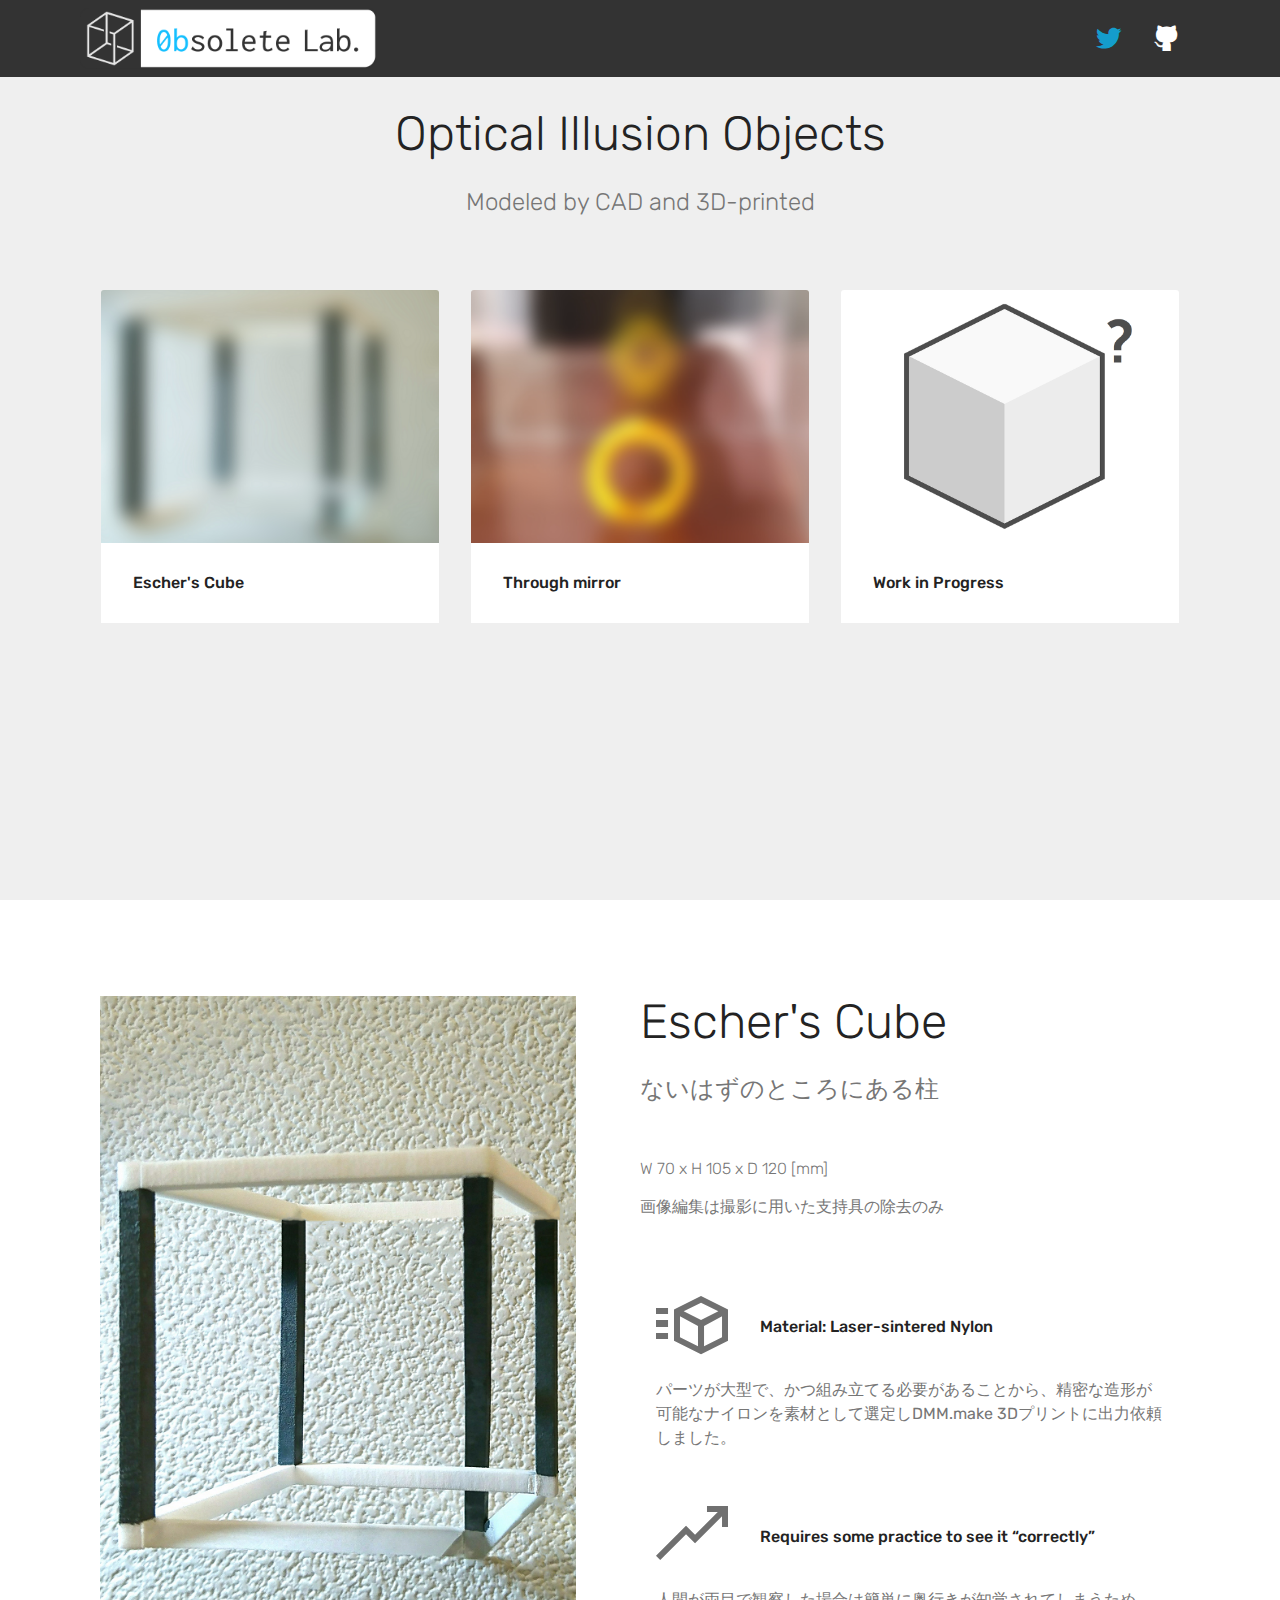
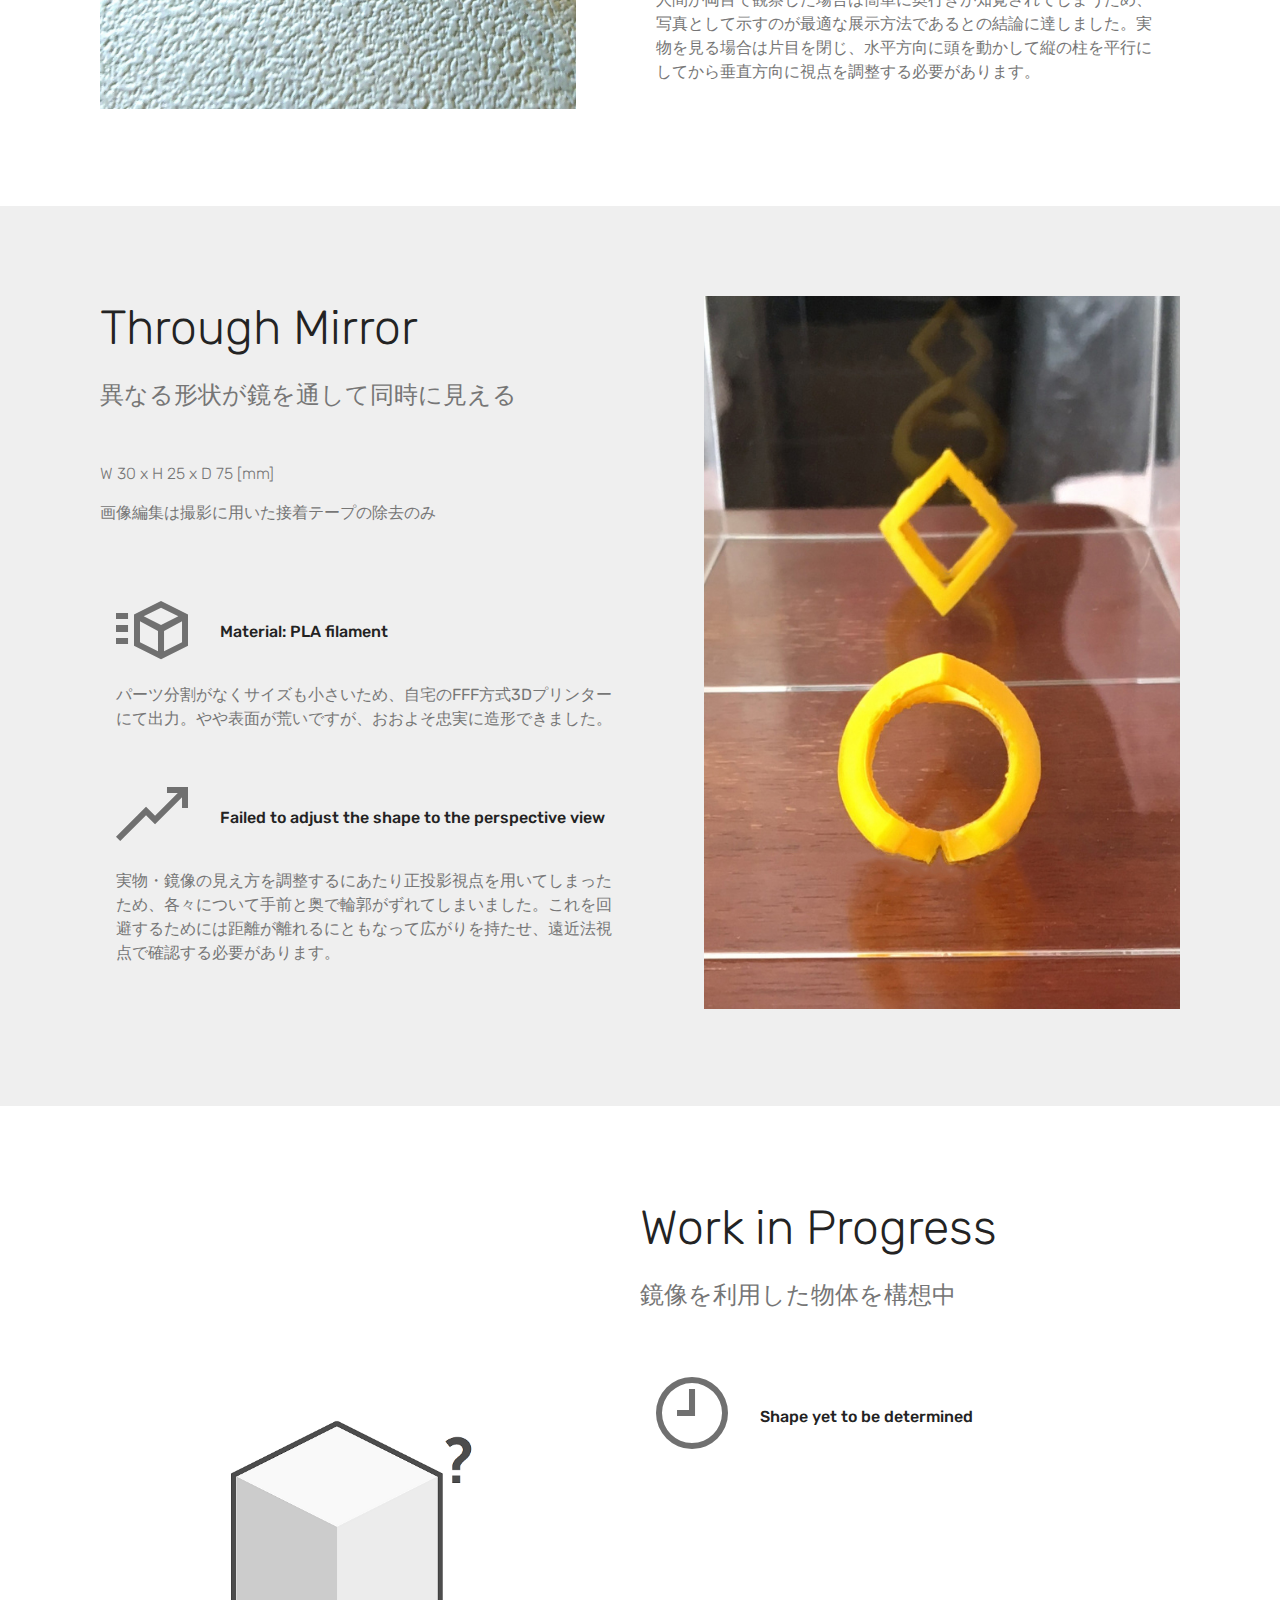
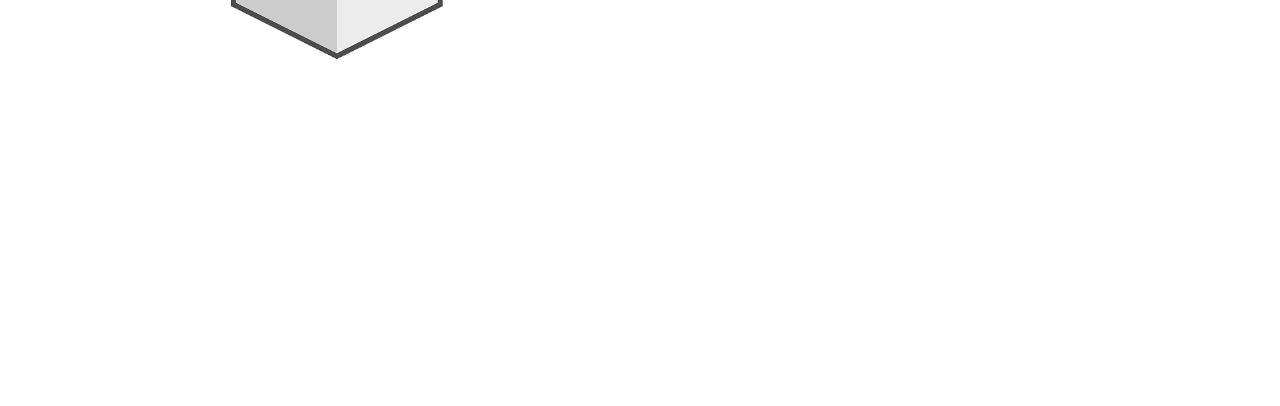
==== commit 33297b33: "adjust layout" ====
--- a/3dprint.html
+++ b/3dprint.html
@@ -109,7 +109,13 @@
                         <h2 class="mbr-title pt-2 mbr-fonts-style display-2">
                             Escher's Cube</h2>
                         <div class="mbr-section-text">
-                            <p class="mbr-text mb-5 pt-3 mbr-light mbr-fonts-style display-5">ないはずのところにある柱<br><br>W 70 x H 105 x D 120 [mm]<br>画像編集は撮影に用いた支持具の除去のみ</p>
+                            <p class="mbr-text mb-5 pt-3 mbr-light mbr-fonts-style display-5">
+                                ないはずのところにある柱<br><br>
+                                <span class="display-7">
+                                    W 70 x H 105 x D 120 [mm]<br>
+                                    画像編集は撮影に用いた支持具の除去のみ
+                                </span>
+                            </p>
                         </div>
                         <div class="block-content">
                             <div class="card p-3 pr-3">
@@ -154,9 +160,13 @@
                     <div class=" align-left aside-content">
                         <h2 class="mbr-title pt-2 mbr-fonts-style display-2">Through Mirror</h2>
                         <div class="mbr-section-text">
-                            <p class="mbr-text mb-5 pt-3 mbr-light mbr-fonts-style display-5">異なる形状が鏡を通して同時に見える<br>
-                                <br>W 30 x H 25 x D 75 [mm]
-                                <br>画像編集は撮影に用いた接着テープの除去のみ</p>
+                            <p class="mbr-text mb-5 pt-3 mbr-light mbr-fonts-style display-5">異なる形状が鏡を通して同時に見える<br><br>
+                                <span class="display-7">
+                                    W 30 x H 25 x D 75 [mm]<br>
+                                    画像編集は撮影に用いた接着テープの除去のみ
+                                </span>
+                            </p>
+                                
                         </div>
                         <div class="block-content">
                             <div class="card p-3 pr-3">
